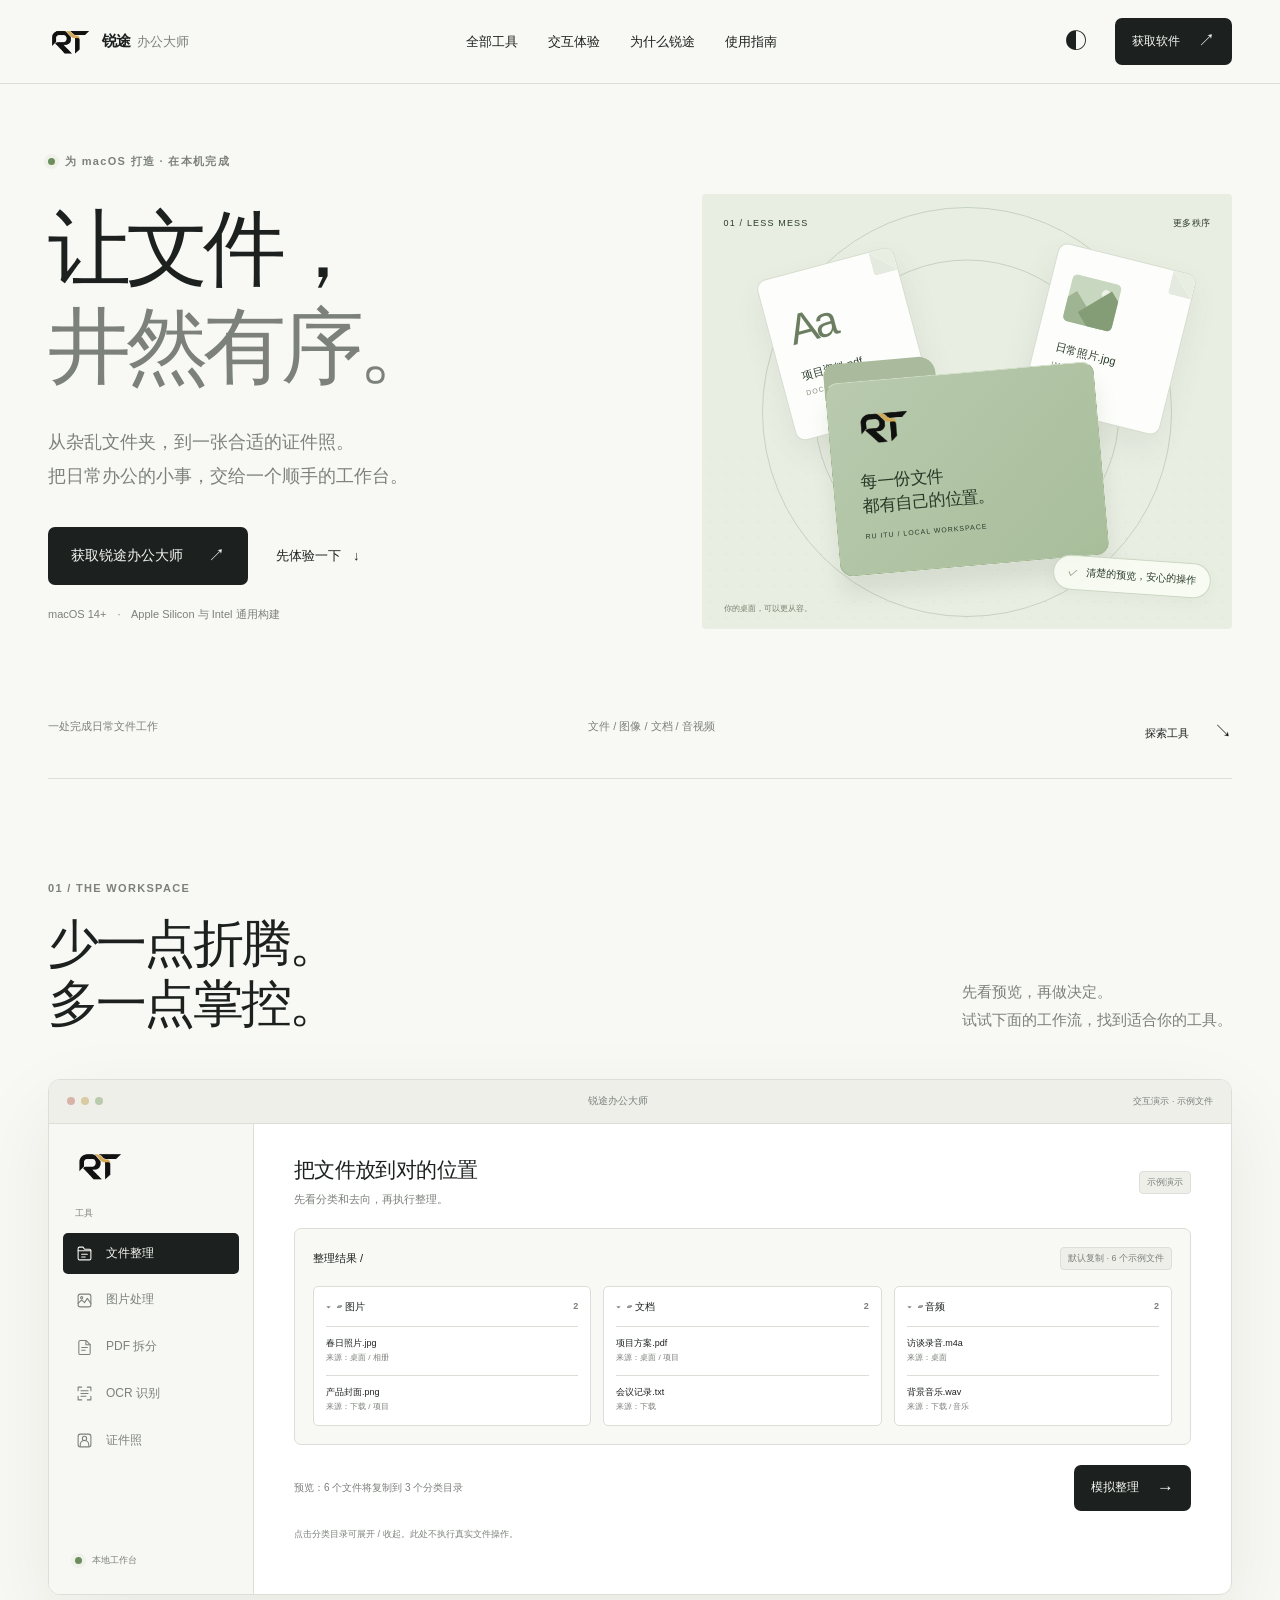
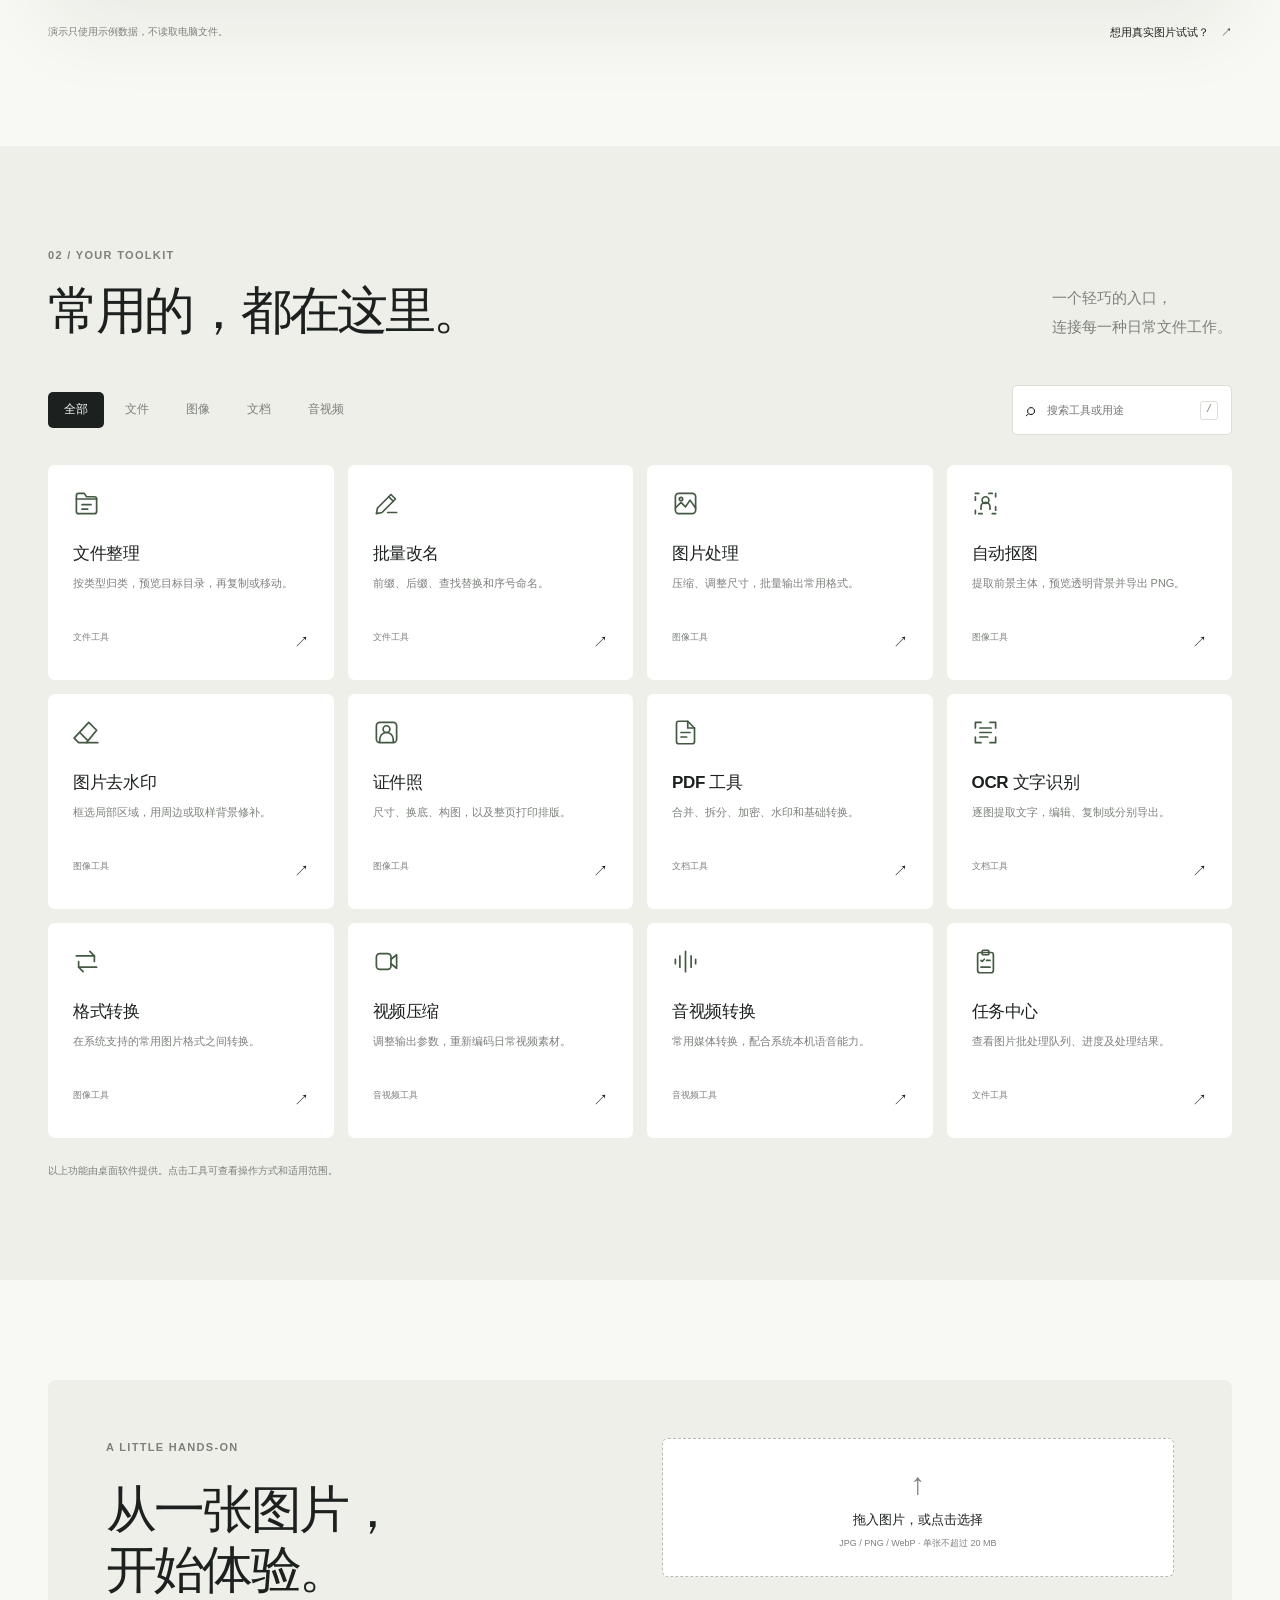
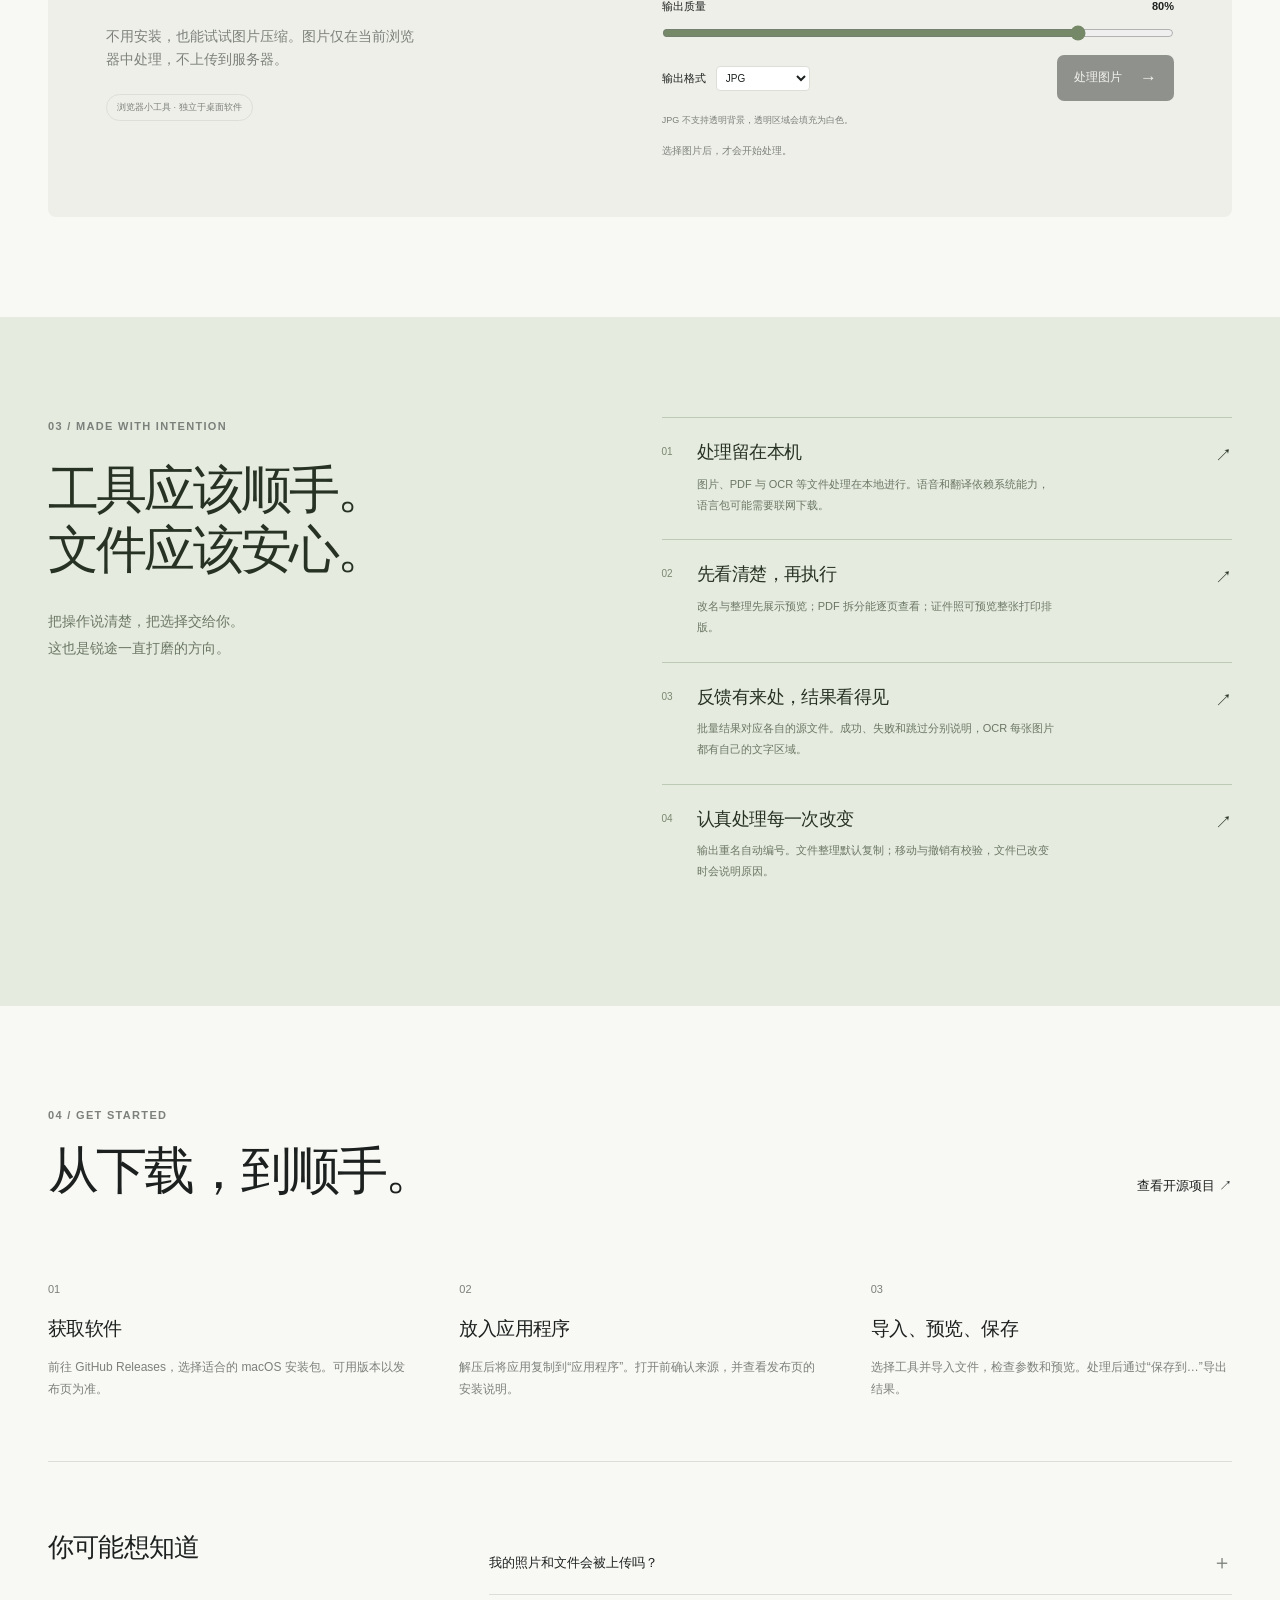
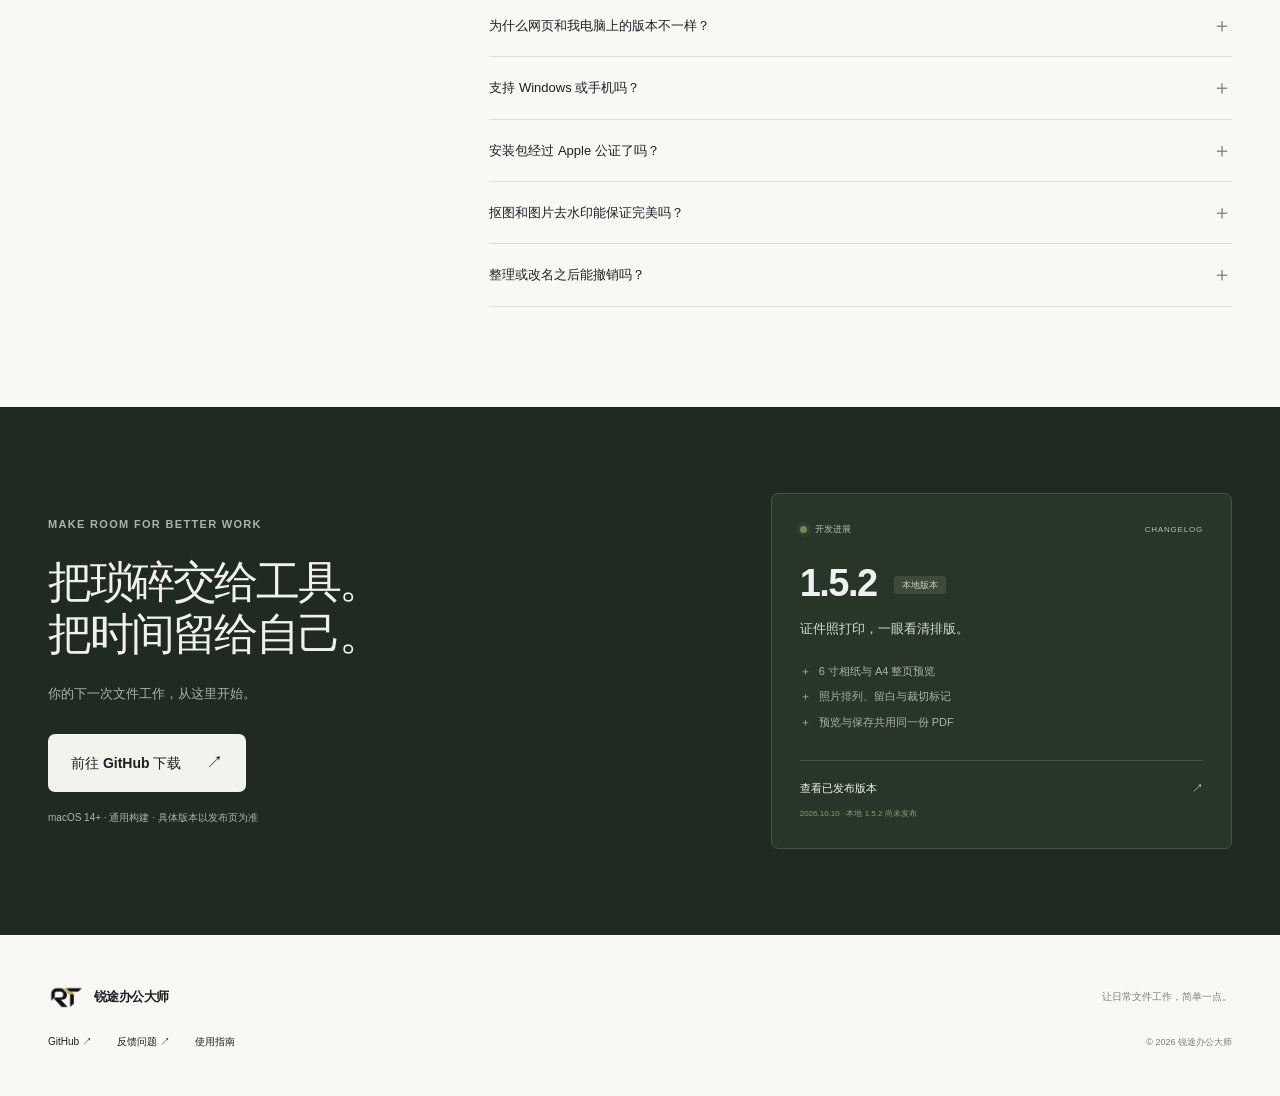
==== index.html @ 09497038 "Publish Ruitu Office Master product website" ====
<!doctype html>
<html lang="zh-CN">
<head>
<meta charset="UTF-8"><meta name="viewport" content="width=device-width, initial-scale=1">
<meta name="description" content="锐途办公大师：面向 macOS 的本地文件工作台。整理、改名、图片处理、PDF、OCR、证件照与音视频工具，一处完成。">
<meta name="theme-color" content="#f6f6f2"><title>锐途办公大师 — 让文件，井然有序。</title>
<link rel="canonical" href="https://rylanwei-creator.github.io/ruitu-office-master/"><meta property="og:title" content="锐途办公大师 — 让文件，井然有序。"><meta property="og:description" content="本地文件工作台：整理、图像、PDF、OCR 与音视频工具。"><meta property="og:type" content="website"><meta property="og:url" content="https://rylanwei-creator.github.io/ruitu-office-master/"><link rel="icon" href="assets/app-icon.png"><link rel="stylesheet" href="style.css">
</head>
<body>
<a class="skip" href="#main">跳到主要内容</a>
<header class="header"><a class="brand" href="#main" aria-label="锐途办公大师首页"><img src="assets/rt-logo.png" alt="RT"><span>锐途<span class="brand-sub">办公大师</span></span></a><nav aria-label="主导航"><a href="#tools">全部工具</a><a href="#experience">交互体验</a><a href="#principles">为什么锐途</a><a href="#guide">使用指南</a></nav><div class="header-actions"><button class="icon-button" id="theme" aria-label="切换深色模式" title="切换外观">◐</button><a class="button small dark" href="#download">获取软件 <span>↗</span></a><button class="icon-button menu-toggle" aria-label="打开导航" aria-expanded="false">☰</button></div></header>
<main id="main">
<section class="hero wrap">
<div class="eyebrow"><span class="live-dot"></span> 为 macOS 打造 · 在本机完成</div>
<div class="hero-grid"><div><h1>让文件，<br><span class="muted">井然有序。</span></h1><p class="hero-description">从杂乱文件夹，到一张合适的证件照。<br>把日常办公的小事，交给一个顺手的工作台。</p><div class="hero-actions"><a class="button dark" href="#download">获取锐途办公大师 <span>↗</span></a><a class="text-link" href="#experience">先体验一下 <span>↓</span></a></div><p class="hero-note">macOS 14+ <span>·</span> Apple Silicon 与 Intel 通用构建</p></div>
<div class="hero-art" aria-label="文件整理概念插画"><div class="art-orbit orbit-one"></div><div class="art-orbit orbit-two"></div><div class="art-label top-label"><span>01 / LESS MESS</span><span>更多秩序</span></div><div class="floating-file file-a"><span class="file-glyph">Aa</span><span>项目资料.pdf</span><i>DOCUMENT</i></div><div class="floating-file file-b"><span class="picture-glyph"><b></b></span><span>日常照片.jpg</span><i>IMAGE</i></div><div class="folder-object"><div class="folder-tab"></div><div class="folder-face"><img src="assets/rt-logo.png" alt=""><span>每一份文件<br>都有自己的位置。</span><b>RU ITU / LOCAL WORKSPACE</b></div></div><div class="art-pill"><span>✓</span> 清楚的预览，安心的操作</div><span class="art-corner">你的桌面，可以更从容。</span></div></div>
<div class="hero-bottom"><span>一处完成日常文件工作</span><span>文件 / 图像 / 文档 / 音视频</span><a href="#tools" aria-label="探索全部工具">探索工具 <span>↘</span></a></div>
</section>
<section class="experience section wrap" id="experience"><div class="section-heading"><div><div class="eyebrow">01 / THE WORKSPACE</div><h2>少一点折腾。<br>多一点掌控。</h2></div><p>先看预览，再做决定。<br>试试下面的工作流，找到适合你的工具。</p></div>
<div class="app-window"><div class="window-bar"><div class="traffic"><i></i><i></i><i></i></div><span>锐途办公大师</span><span class="demo-label">交互演示 · 示例文件</span></div><div class="workspace"><aside class="app-sidebar"><img src="assets/rt-logo.png" alt="RT"><p>工具</p><div id="demo-tabs" role="tablist" aria-label="演示工具"></div><div class="sidebar-bottom"><span class="live-dot"></span> 本地工作台</div></aside><div class="demo-area" id="demo-area" role="tabpanel" aria-live="polite"></div></div></div><div class="experience-caption"><span>演示只使用示例数据，不读取电脑文件。</span><a class="text-link" href="#browser-tool">想用真实图片试试？ <span>↗</span></a></div>
</section>
<section class="section tools-section" id="tools"><div class="wrap"><div class="section-heading"><div><div class="eyebrow">02 / YOUR TOOLKIT</div><h2>常用的，都在这里。</h2></div><p>一个轻巧的入口，<br>连接每一种日常文件工作。</p></div><div class="tool-controls"><div class="filter-tabs" id="filters" role="group" aria-label="筛选工具"></div><label class="search"><span>⌕</span><input id="tool-search" type="search" placeholder="搜索工具或用途" aria-label="搜索工具或用途"><kbd>/</kbd></label></div><div class="tool-grid" id="tool-grid"></div><p class="empty-search" id="empty-search" hidden>没有找到对应工具，试试“图片”“文字”或“整理”。</p><p class="tools-note">以上功能由桌面软件提供。点击工具可查看操作方式和适用范围。</p></div></section>
<section class="section wrap" id="browser-tool"><div class="browser-lab"><div class="lab-copy"><div class="eyebrow">A LITTLE HANDS-ON</div><h2>从一张图片，<br>开始体验。</h2><p>不用安装，也能试试图片压缩。图片仅在当前浏览器中处理，不上传到服务器。</p><span class="pill">浏览器小工具 · 独立于桌面软件</span></div><div class="lab-work"><label class="upload-zone" id="upload-zone"><input id="image-file" type="file" accept="image/jpeg,image/png,image/webp"><span class="upload-icon">↑</span><strong>拖入图片，或点击选择</strong><small>JPG / PNG / WebP · 单张不超过 20 MB</small></label><div class="lab-settings"><label for="quality">输出质量 <strong id="quality-value">80%</strong></label><input id="quality" type="range" min="10" max="95" value="80"><div class="lab-row"><label>输出格式 <select id="output-format" aria-label="输出格式"><option value="image/jpeg">JPG</option><option value="image/webp">WebP</option><option value="image/png">PNG（无损）</option></select></label><button class="button dark small" id="compress" disabled>处理图片 <span>→</span></button></div><p id="format-hint">JPG 不支持透明背景，透明区域会填充为白色。</p></div><div class="lab-result" id="lab-result" hidden><img id="lab-preview" alt="处理后的图片预览"><div><strong id="lab-filename"></strong><p id="lab-size"></p><a class="button small outline" id="lab-download" download>下载结果 ↓</a></div></div><p id="lab-status" role="status" aria-live="polite">选择图片后，才会开始处理。</p></div></div></section>
<section class="section principles" id="principles"><div class="wrap principles-grid"><div><div class="eyebrow">03 / MADE WITH INTENTION</div><h2>工具应该顺手。<br>文件应该安心。</h2><p class="principles-intro">把操作说清楚，把选择交给你。<br>这也是锐途一直打磨的方向。</p></div><div class="principle-list"><article><span>01</span><div><h3>处理留在本机</h3><p>图片、PDF 与 OCR 等文件处理在本地进行。语音和翻译依赖系统能力，语言包可能需要联网下载。</p></div><i>↗</i></article><article><span>02</span><div><h3>先看清楚，再执行</h3><p>改名与整理先展示预览；PDF 拆分能逐页查看；证件照可预览整张打印排版。</p></div><i>↗</i></article><article><span>03</span><div><h3>反馈有来处，结果看得见</h3><p>批量结果对应各自的源文件。成功、失败和跳过分别说明，OCR 每张图片都有自己的文字区域。</p></div><i>↗</i></article><article><span>04</span><div><h3>认真处理每一次改变</h3><p>输出重名自动编号。文件整理默认复制；移动与撤销有校验，文件已改变时会说明原因。</p></div><i>↗</i></article></div></div></section>
<section class="section wrap" id="guide"><div class="section-heading"><div><div class="eyebrow">04 / GET STARTED</div><h2>从下载，到顺手。</h2></div><a class="text-link" href="https://github.com/rylanwei-creator/ruitu-office-master" target="_blank" rel="noopener">查看开源项目 ↗</a></div><div class="steps"><article><span>01</span><h3>获取软件</h3><p>前往 GitHub Releases，选择适合的 macOS 安装包。可用版本以发布页为准。</p></article><article><span>02</span><h3>放入应用程序</h3><p>解压后将应用复制到“应用程序”。打开前确认来源，并查看发布页的安装说明。</p></article><article><span>03</span><h3>导入、预览、保存</h3><p>选择工具并导入文件，检查参数和预览。处理后通过“保存到…”导出结果。</p></article></div><div class="faq-layout"><h3>你可能想知道</h3><div class="faqs"><details><summary>我的照片和文件会被上传吗？<span>＋</span></summary><p>桌面软件的图片、PDF、OCR 和文件处理在本机完成，当前未接入大模型服务。网页图片小工具同样只在浏览器内处理；点击 GitHub、使用反馈或下载系统语言包会连接对应服务。</p></details><details><summary>为什么网页和我电脑上的版本不一样？<span>＋</span></summary><p>当前本地开发版本为 1.5.2，包含文件整理及打印排版预览。该版本尚未同步到 GitHub；网页下载入口始终前往 GitHub 发布页，具体功能以下载版本的说明为准。</p></details><details><summary>支持 Windows 或手机吗？<span>＋</span></summary><p>目前桌面软件支持 macOS 14 及以上，没有 Windows、iOS 或 Android 版本。官网可在手机浏览，也可以使用网页图片小工具。</p></details><details><summary>安装包经过 Apple 公证了吗？<span>＋</span></summary><p>当前开发构建使用 ad-hoc 签名，尚未完成 Developer ID 签名与 Apple 公证。请核对发布说明和来源。官网不会建议你关闭系统安全设置。</p></details><details><summary>抠图和图片去水印能保证完美吗？<span>＋</span></summary><p>抠图使用系统前景分割，复杂背景、发丝和透明物体需要人工检查，目前支持框选清除残留背景。图片去水印提供周边插值及取样修补，适合简单背景，无法保证恢复被遮住的真实细节。</p></details><details><summary>整理或改名之后能撤销吗？<span>＋</span></summary><p>改名提供撤销上次操作；文件整理在本机保存日志，可校验后尝试撤销。文件被修改、原位置被占用等情况会阻止相应撤销。复制会额外占用磁盘，移动会改变文件路径。</p></details></div></div></section>
<section class="download-section" id="download"><div class="wrap download-grid"><div><div class="eyebrow">MAKE ROOM FOR BETTER WORK</div><h2>把琐碎交给工具。<br>把时间留给自己。</h2><p>你的下一次文件工作，从这里开始。</p><a class="button light" href="https://github.com/rylanwei-creator/ruitu-office-master/releases/latest" target="_blank" rel="noopener">前往 GitHub 下载 <span>↗</span></a><p class="download-note">macOS 14+ · 通用构建 · 具体版本以发布页为准</p></div><div class="release-card"><div class="release-top"><span class="live-dot"></span> 开发进展 <span>CHANGELOG</span></div><h3>1.5.2 <span>本地版本</span></h3><p>证件照打印，一眼看清排版。</p><ul><li>6 寸相纸与 A4 整页预览</li><li>照片排列、留白与裁切标记</li><li>预览与保存共用同一份 PDF</li></ul><a href="https://github.com/rylanwei-creator/ruitu-office-master/releases" target="_blank" rel="noopener">查看已发布版本 <span>↗</span></a><small>2026.10.10 · 本地 1.5.2 尚未发布</small></div></div></section>
</main>
<footer class="wrap"><a class="brand" href="#main"><img src="assets/rt-logo.png" alt="RT"><span>锐途办公大师</span></a><p>让日常文件工作，简单一点。</p><div><a href="https://github.com/rylanwei-creator/ruitu-office-master" target="_blank" rel="noopener">GitHub ↗</a><a href="https://github.com/rylanwei-creator/ruitu-office-master/issues" target="_blank" rel="noopener">反馈问题 ↗</a><a href="#guide">使用指南</a></div><span class="copyright">© 2026 锐途办公大师</span></footer>
<dialog id="tool-dialog"><div class="dialog-top"><span>工具指南</span><button class="icon-button" id="close-dialog" aria-label="关闭工具指南">×</button></div><div id="dialog-content"></div></dialog>
<div class="toast" id="toast" role="status" aria-live="polite"></div><script src="app.js"></script>
</body></html>
---- style.css ----
@font-face{font-family:system-fallback;src:local("PingFang SC")}*{box-sizing:border-box}html{scroll-behavior:smooth;scroll-padding-top:100px}body{--bg:#f8f8f4;--surface:#fff;--soft:#efefe9;--text:#1c211f;--muted:#7c817b;--line:#ddded7;--accent:#b8c9ae;--accent-dark:#435942;--shadow:0 30px 85px #27301e12;margin:0;background:var(--bg);color:var(--text);font-family:Inter,-apple-system,BlinkMacSystemFont,"PingFang SC","Microsoft YaHei",sans-serif;-webkit-font-smoothing:antialiased;font-size:15px;line-height:1.65}body.dark-mode{--bg:#171c19;--surface:#202622;--soft:#2b332d;--text:#e7ebe5;--muted:#9ca89e;--line:#3b453c;--accent:#b8c9ae;--accent-dark:#c4d3ba;--shadow:0 30px 85px #0004}button,input,select{font:inherit}button,a,input,select,summary{-webkit-tap-highlight-color:transparent}a{color:inherit;text-decoration:none}button{cursor:pointer}button:disabled{cursor:not-allowed;opacity:.45}button:focus-visible,a:focus-visible,summary:focus-visible,input:focus-visible,select:focus-visible{outline:3px solid #89a385;outline-offset:4px}h1,h2,h3,p{margin:0}h1,h2,h3{font-weight:550;line-height:1.18;letter-spacing:-.055em}h1{font-size:clamp(62px,6.5vw,98px);letter-spacing:-.065em}h2{font-size:clamp(34px,4vw,52px)}h3{font-size:21px;letter-spacing:-.03em}.wrap{width:min(1240px,calc(100% - 96px));margin-inline:auto}.section{padding-block:100px;scroll-margin-top:25px}.eyebrow{font-size:11px;font-weight:600;letter-spacing:.12em;display:flex;align-items:center;gap:10px;margin-bottom:24px;color:var(--muted)}.live-dot{width:7px;height:7px;display:inline-block;border-radius:50%;background:#6c8e5c;box-shadow:0 0 0 4px #88a77714;flex:none}.muted{color:var(--muted)}.header{height:84px;display:flex;align-items:center;justify-content:space-between;gap:30px;padding:0 48px;border-bottom:1px solid var(--line);position:sticky;top:0;z-index:30;background:var(--bg);background:color-mix(in srgb,var(--bg) 94%,transparent);backdrop-filter:blur(18px)}.brand{display:flex;align-items:center;gap:10px;font-weight:600;letter-spacing:-.04em;white-space:nowrap}.brand img{width:44px;height:34px;object-fit:contain}.brand-sub{font-size:13px;font-weight:400;margin-left:6px;color:var(--muted);letter-spacing:0}.header nav{display:flex;gap:30px;font-size:13px}.header nav a:hover{color:var(--muted)}.header-actions{display:flex;gap:18px;align-items:center}.button{border:1px solid transparent;border-radius:7px;display:inline-flex;justify-content:center;align-items:center;gap:25px;padding:14px 22px;font-size:14px;font-weight:550;transition:transform .2s,background .2s,box-shadow .2s;white-space:nowrap}.button:hover{transform:translateY(-2px);box-shadow:0 5px 18px #0001}.button.dark{color:var(--bg);background:var(--text)}.button.light{color:#1c211f;background:#f0f4ec}.button.outline{border-color:var(--line);background:var(--surface);color:var(--text)}.button.small{padding:8px 16px;font-size:12px;gap:18px}.button span{font-size:17px}.icon-button{border:0;background:none;color:var(--text);font-size:22px;line-height:1;padding:10px;border-radius:6px}.icon-button:hover{background:var(--soft)}.menu-toggle{display:none}.skip{position:fixed;left:10px;top:-100px;z-index:99;background:var(--text);color:var(--bg);padding:12px}.skip:focus{top:10px}.hero{padding-top:68px}.hero-grid{display:grid;grid-template-columns:1.1fr 1fr;gap:70px;align-items:center}.hero-description{margin-top:30px;font-size:18px;line-height:1.85;color:var(--muted)}.hero-actions{display:flex;gap:28px;align-items:center;margin-top:34px}.text-link{font-size:13px;display:inline-flex;gap:12px;align-items:center;border-bottom:1px solid transparent;padding-block:4px}.text-link:hover{border-color:var(--text)}.hero-note{font-size:11px;color:var(--muted);margin-top:20px}.hero-note span{margin:0 8px}.hero-art{height:435px;position:relative;background:#e9eee3;border-radius:4px;overflow:hidden;isolation:isolate;color:#293928}.art-orbit{position:absolute;border:1px solid #c6d2c1;width:410px;height:410px;border-radius:50%;left:50%;top:50%;transform:translate(-50%,-50%)}.orbit-two{width:305px;height:305px}.hero-art:after{content:"";position:absolute;inset:0;background-image:radial-gradient(#73856930 1px,transparent 1px);background-size:16px 16px;z-index:-1;mask-image:linear-gradient(to top,#0004,transparent)}.art-label{display:flex;justify-content:space-between;font-size:9px;letter-spacing:.13em;padding:22px}.art-label span:last-child{letter-spacing:.02em}.floating-file{position:absolute;width:142px;height:166px;background:#fdfefb;border:1px solid #d6decf;border-radius:10px;box-shadow:0 14px 30px #44553815;padding:20px;font-size:11px}.floating-file:before{content:"";position:absolute;right:0;top:0;border-bottom:24px solid #e4eadf;border-right:24px solid #e9eee3;border-radius:0 8px 0 4px}.floating-file span{display:block}.floating-file i{display:block;margin-top:3px;font-size:7px;font-style:normal;letter-spacing:.15em;color:#7e8877}.file-a{top:67px;left:72px;transform:rotate(-15deg)}.file-b{right:52px;top:62px;transform:rotate(14deg)}.file-glyph{font-size:43px;font-weight:450;height:73px;color:#6c7e62;letter-spacing:-.08em}.picture-glyph{width:50px;height:48px;background:#c8d7bf;border-radius:5px;margin:7px 0 18px;position:relative;overflow:hidden}.picture-glyph:before,.picture-glyph:after{content:"";position:absolute;background:#9fb493;width:50px;height:40px;transform:rotate(45deg);top:28px;left:-14px}.picture-glyph:after{left:20px;top:20px;background:#849d76}.picture-glyph b{position:absolute;right:9px;top:8px;width:9px;height:9px;background:#edf1e8;border-radius:50%}.folder-object{position:absolute;left:50%;top:178px;width:270px;height:194px;transform:translateX(-50%) rotate(-5deg);transition:transform .5s}.hero-art:hover .folder-object{transform:translateX(-50%) rotate(0deg) translateY(-7px)}.folder-tab{position:absolute;left:0;top:-19px;width:112px;height:36px;background:#aabb9d;border-radius:12px 17px 0 0}.folder-face{position:relative;background:linear-gradient(135deg,#b9caae,#a8be9b);border:1px solid #9fb58f;border-top:1px solid #d1dec8;border-radius:13px;height:100%;box-shadow:0 19px 20px #65745b22;padding:27px}.folder-face img{height:39px;width:56px;object-fit:contain}.folder-face span{display:block;line-height:1.4;margin-top:15px;font-size:17px;letter-spacing:-.03em}.folder-face b{font-weight:400;font-size:7px;letter-spacing:.14em;display:block;margin-top:13px}.art-pill{position:absolute;bottom:36px;right:21px;background:#fafdf4dd;border:1px solid #cbd7c3;box-shadow:0 5px 15px #4455380a;border-radius:30px;padding:8px 14px;font-size:10px;display:flex;align-items:center;gap:8px;transform:rotate(4deg)}.art-pill span{color:#567046}.art-corner{position:absolute;bottom:14px;left:22px;font-size:8px;color:#74816b}.hero-bottom{display:flex;justify-content:space-between;gap:20px;padding:31px 0;border-bottom:1px solid var(--line);margin-top:57px;font-size:11px;color:var(--muted)}.hero-bottom a{color:var(--text)}.hero-bottom a span{margin-left:22px;font-size:18px}.section-heading{display:flex;justify-content:space-between;align-items:flex-end;gap:40px;margin-bottom:44px}.section-heading p{font-size:15px;color:var(--muted);line-height:1.9;max-width:340px}.section-heading .eyebrow{margin-bottom:17px}.app-window{border:1px solid var(--line);border-radius:12px;overflow:hidden;background:var(--surface);box-shadow:var(--shadow)}.window-bar{height:44px;background:var(--soft);border-bottom:1px solid var(--line);display:flex;align-items:center;justify-content:space-between;gap:10px;padding:0 18px;font-size:10px;color:var(--muted)}.traffic{display:flex;gap:6px}.traffic i{width:8px;height:8px;border-radius:50%;background:#d8b3a8}.traffic i:nth-child(2){background:#d9cca3}.traffic i:nth-child(3){background:#bacbad}.demo-label{font-size:9px}.workspace{display:flex;min-height:470px}.app-sidebar{width:205px;flex:none;background:color-mix(in srgb,var(--soft) 50%,var(--surface));padding:26px 14px;display:flex;flex-direction:column;gap:4px;border-right:1px solid var(--line)}.app-sidebar>img{width:49px;height:32px;object-fit:contain;margin-left:12px;margin-bottom:20px}.app-sidebar>p{font-size:9px;color:var(--muted);padding:0 12px;margin-bottom:8px}.demo-tab{border:0;background:none;text-align:left;color:var(--muted);width:100%;display:flex;align-items:center;gap:13px;font-size:12px;padding:11px 13px;margin-bottom:5px;border-radius:5px}.demo-tab.active{background:var(--text);color:var(--bg)}.demo-tab:hover:not(.active){background:var(--soft)}.demo-tab svg{width:17px;height:17px}.sidebar-bottom{margin-top:auto;font-size:9px;color:var(--muted);display:flex;align-items:center;gap:10px;padding:20px 12px 0}.demo-area{padding:34px 40px;flex:1;min-width:0}.demo-head{display:flex;justify-content:space-between;align-items:center;gap:12px;margin-bottom:20px}.demo-head h3{font-size:21px}.demo-head p{font-size:11px;color:var(--muted);margin-top:7px}.badge{font-size:9px;background:var(--soft);border:1px solid var(--line);border-radius:4px;padding:3px 7px;color:var(--muted);white-space:nowrap}.demo-card{border:1px solid var(--line);border-radius:7px;padding:18px;background:var(--bg)}.demo-toolbar{display:flex;gap:10px;align-items:center;justify-content:space-between;font-size:11px;margin-bottom:16px}.demo-toolbar strong{font-weight:500}.demo-button{border:1px solid var(--line);border-radius:4px;background:var(--surface);color:var(--text);font-size:10px;padding:6px 10px}.demo-button:hover{background:var(--soft)}.tree{display:grid;grid-template-columns:repeat(3,1fr);gap:12px}.tree-group{background:var(--surface);border:1px solid var(--line);padding:12px;border-radius:5px;font-size:10px}.tree-group summary{cursor:pointer;list-style:none;display:flex;gap:6px;align-items:center;font-weight:550}.tree-group summary:before{content:"▸";color:var(--muted)}.tree-group[open] summary:before{content:"▾"}.tree-group summary em{margin-left:auto;font-size:9px;font-style:normal;color:var(--muted)}.tree-group p{margin-top:11px;padding-top:9px;border-top:1px solid var(--line);font-size:9px;overflow-wrap:anywhere}.tree-group small{color:var(--muted);display:block;font-size:8px}.demo-footer{margin-top:20px;display:flex;align-items:center;justify-content:space-between;gap:12px;font-size:10px;color:var(--muted)}.demo-feedback{color:var(--accent-dark)}.demo-note{font-size:9px;color:var(--muted);margin-top:16px}.demo-slider{accent-color:#758969;width:100%;margin:20px 0}.size-comparison{display:flex;align-items:center;justify-content:space-between;gap:15px;padding:25px 18px;border-radius:5px;background:var(--surface);border:1px solid var(--line)}.size-comparison small{display:block;color:var(--muted);font-size:9px}.size-comparison strong{font-size:25px;font-weight:500}.size-comparison .saving{color:var(--accent-dark);font-size:19px}.demo-pdf{display:flex;gap:25px;align-items:center}.paper{background:#fff;color:#262c24;aspect-ratio:1/1.414;width:155px;flex:none;border:1px solid #e4e6dc;box-shadow:0 4px 10px #0001;padding:18px;font-size:8px}.paper h4{font-size:12px;line-height:1.5;margin:0 0 15px}.paper-lines{height:80px;background:repeating-linear-gradient(transparent 0 9px,#cdd1c7 9px 10px)}.paper p{margin-top:16px;color:#888;font-size:7px}.pdf-controls{flex:1}.pdf-controls label{display:block;font-size:10px;margin-bottom:7px}.pdf-controls input{width:100%;padding:8px;border:1px solid var(--line);border-radius:5px;background:var(--surface);color:var(--text);font-size:12px}.page-buttons{display:flex;align-items:center;gap:12px;margin-top:14px;font-size:10px}.ocr-demo{display:grid;grid-template-columns:1fr 1fr;gap:14px}.ocr-card{background:var(--surface);padding:13px;border:1px solid var(--line);border-radius:6px}.ocr-card header{font-size:10px;font-weight:550;display:flex;gap:7px;align-items:center}.ocr-card header svg{width:15px;height:15px}.ocr-card textarea{font:inherit;resize:vertical;width:100%;height:112px;border:0;background:var(--bg);color:var(--text);padding:10px;font-size:10px;line-height:1.8;border-radius:4px;margin-top:12px}.ocr-card .demo-button{float:right}.print-demo{display:flex;align-items:center;gap:25px}.print-paper{width:230px;aspect-ratio:6/4;background:#fff;border:1px solid #e0e4da;box-shadow:0 4px 12px #0001;padding:12px;display:grid;grid-template-columns:repeat(5,1fr);gap:5px}.portrait{background:#5e839b;position:relative;overflow:hidden;aspect-ratio:25/35}.portrait:before{content:"";position:absolute;left:50%;top:14%;transform:translateX(-50%);width:42%;height:35%;border-radius:50% 50% 44% 44%;background:#e9d3bf;border-top:5px solid #343f43}.portrait:after{content:"";position:absolute;bottom:-8%;width:80%;height:58%;border-radius:50% 50% 0 0;left:10%;background:#e8eceb}.print-paper.a4{aspect-ratio:210/297;grid-template-columns:repeat(7,1fr);width:140px;padding:8px;gap:3px}.print-paper.crop .portrait{outline:1px dashed #727b75;outline-offset:2px}.experience-caption{display:flex;justify-content:space-between;gap:20px;align-items:center;font-size:10px;color:var(--muted);margin-top:24px}.experience-caption a{font-size:11px;color:var(--text)}.tools-section{background:var(--soft)}.tool-controls{display:flex;justify-content:space-between;align-items:center;gap:20px;margin-bottom:30px}.filter-tabs{display:flex;gap:5px;flex-wrap:wrap}.filter{font-size:12px;background:transparent;border:0;color:var(--muted);padding:8px 16px;border-radius:5px}.filter.active{background:var(--text);color:var(--bg)}.filter:hover:not(.active){background:var(--bg)}.search{display:flex;align-items:center;gap:10px;background:var(--surface);padding:9px 13px;border:1px solid var(--line);border-radius:5px;font-size:18px}.search input{border:0;background:none;color:var(--text);width:145px;outline:none;font-size:11px}.search kbd{font-size:10px;color:var(--muted);border:1px solid var(--line);padding:0 5px;border-radius:3px}.tool-grid{display:grid;grid-template-columns:repeat(4,1fr);gap:14px}.tool-card{text-align:left;background:var(--surface);color:var(--text);border:1px solid transparent;border-radius:7px;padding:24px;min-height:215px;display:flex;flex-direction:column;align-items:flex-start;transition:transform .2s,border-color .2s,box-shadow .2s}.tool-card:hover{transform:translateY(-5px);border-color:var(--line);box-shadow:0 12px 25px #25372109}.tool-card svg{width:27px;height:27px;stroke:var(--accent-dark);margin-bottom:27px}.tool-card h3{font-size:17px;letter-spacing:-.02em;margin-bottom:10px}.tool-card p{font-size:11px;color:var(--muted);line-height:1.8}.tool-card>span{font-size:9px;margin-top:auto;padding-top:20px;color:var(--muted);width:100%;display:flex;justify-content:space-between}.tool-card>span b{font-size:15px;font-weight:400;color:var(--text)}.tools-note{font-size:10px;color:var(--muted);margin-top:25px}.empty-search{text-align:center;padding:70px 15px;color:var(--muted)}.browser-lab{display:grid;grid-template-columns:1fr 1.1fr;gap:90px;padding:58px;background:var(--soft);border-radius:8px}.lab-copy p{margin-top:24px;color:var(--muted);font-size:14px;max-width:310px}.pill{display:inline-block;border:1px solid var(--line);border-radius:20px;font-size:9px;padding:5px 10px;margin-top:23px;color:var(--muted)}.upload-zone{border:1px dashed color-mix(in srgb,var(--muted) 55%,transparent);border-radius:6px;display:flex;flex-direction:column;justify-content:center;align-items:center;background:var(--surface);padding:25px 10px;cursor:pointer;gap:6px}.upload-zone:hover,.upload-zone.dragging{border-color:var(--accent-dark);background:color-mix(in srgb,var(--accent) 20%,var(--surface))}.upload-zone input{position:absolute;width:1px;height:1px;clip-path:inset(50%);overflow:hidden}.upload-zone:focus-within{outline:3px solid #89a385;outline-offset:4px}.upload-icon{font-size:30px;line-height:1.3;color:var(--muted)}.upload-zone strong{font-size:13px;font-weight:500}.upload-zone small{font-size:9px;color:var(--muted)}.lab-settings{padding-top:20px;font-size:11px}.lab-settings>label{display:flex;justify-content:space-between}.lab-settings input[type=range]{width:100%;accent-color:#758969;margin:10px 0 14px}.lab-row{display:flex;justify-content:space-between;align-items:center;gap:10px}.lab-row select{background:var(--surface);color:var(--text);border:1px solid var(--line);padding:5px;margin-left:7px;border-radius:4px;font-size:10px}.lab-settings>p{font-size:9px;color:var(--muted);margin-top:12px}.lab-result{display:flex;align-items:center;gap:15px;border-top:1px solid var(--line);margin-top:20px;padding-top:20px}.lab-result img{width:78px;height:80px;object-fit:contain;background:var(--surface);border-radius:4px}.lab-result strong{font-size:11px;overflow-wrap:anywhere}.lab-result p{font-size:10px;color:var(--muted);margin:3px 0 10px}#lab-status{font-size:10px;margin-top:15px;color:var(--muted)}.principles{background:#e5ebdf;color:#273224}.dark-mode .principles{background:#303c2d;color:#e7ebe5}.principles-grid{display:grid;grid-template-columns:1fr 1.1fr;gap:95px}.principles-intro{margin-top:28px;font-size:14px;color:#6b7765;line-height:1.9}.dark-mode .principles-intro{color:#b0bca9}.principle-list article{display:flex;gap:24px;align-items:flex-start;border-top:1px solid #bdcab5;padding:24px 0}.principle-list article>span{font-size:10px;color:#7a8870;line-height:2}.principle-list article h3{font-size:18px}.principle-list article p{font-size:11px;margin-top:10px;line-height:1.9;color:#6b7765;max-width:360px}.dark-mode .principle-list article p{color:#b0bca9}.principle-list article i{font-style:normal;font-size:17px;margin-left:auto}.steps{display:grid;grid-template-columns:repeat(3,1fr);gap:50px;padding:35px 0 60px;border-bottom:1px solid var(--line)}.steps article>span{font-size:11px;color:var(--muted);display:block;margin-bottom:20px}.steps h3{font-size:19px;margin-bottom:15px}.steps p{font-size:12px;color:var(--muted);line-height:1.9}.faq-layout{display:grid;grid-template-columns:1fr 2fr;gap:70px;padding-top:70px}.faq-layout>h3{font-size:26px}.faqs details{border-bottom:1px solid var(--line)}.faqs summary{padding:20px 0;list-style:none;display:flex;justify-content:space-between;gap:20px;font-size:13px;cursor:pointer}.faqs summary::-webkit-details-marker{display:none}.faqs summary>span{font-size:20px;line-height:1;color:var(--muted);transition:transform .2s}.faqs details[open] summary>span{transform:rotate(45deg)}.faqs details>p{font-size:12px;color:var(--muted);padding-bottom:24px;line-height:1.9}.download-section{padding:86px 0;background:#202a22;color:#eff2ec}.download-grid{display:grid;grid-template-columns:1.35fr 1fr;gap:100px;align-items:center}.download-section .eyebrow{color:#a9b5a4}.download-section h2{font-size:clamp(30px,3.4vw,47px)}.download-section p{color:#a9b5a4;margin-top:23px;font-size:13px}.download-section .button{margin-top:30px}.download-section .download-note{font-size:10px;margin-top:18px}.release-card{border:1px solid #465443;border-radius:7px;padding:28px;background:#283529}.release-top{display:flex;align-items:center;gap:8px;font-size:9px;color:#b3c4a8}.release-top>span:last-child{margin-left:auto;letter-spacing:.1em;font-size:8px}.release-card h3{font-size:38px;letter-spacing:-.04em;margin-top:24px}.release-card h3>span{font-size:9px;background:#3d4b38;border-radius:3px;padding:4px 8px;margin-left:8px;letter-spacing:0;vertical-align:middle;color:#c8d5bf}.release-card p{margin-top:12px;font-size:13px;color:#d4dfce}.release-card ul{font-size:11px;color:#a9b5a4;list-style:none;padding:0;margin:20px 0 25px;line-height:2.3}.release-card li:before{content:"＋";margin-right:8px}.release-card a{font-size:11px;display:flex;justify-content:space-between;border-top:1px solid #465443;padding-top:18px}.release-card small{display:block;font-size:8px;color:#8b9d81;margin-top:10px}footer{padding-block:45px;display:grid;grid-template-columns:1fr 1fr;gap:20px;align-items:center}footer .brand{font-size:13px}footer .brand img{width:36px}footer p{font-size:10px;text-align:right;color:var(--muted)}footer>div{display:flex;gap:25px;font-size:10px}footer .copyright{font-size:9px;text-align:right;color:var(--muted)}dialog{border:1px solid var(--line);background:var(--surface);color:var(--text);border-radius:10px;width:min(590px,calc(100% - 32px));padding:25px;max-height:85vh;box-shadow:0 30px 100px #0003}dialog::backdrop{background:#17211777;backdrop-filter:blur(5px)}.dialog-top{display:flex;justify-content:space-between;align-items:center;color:var(--muted);font-size:10px;margin-bottom:20px}.dialog-top .icon-button{font-size:25px}#dialog-content>svg{width:35px;height:35px;color:var(--accent-dark);margin-bottom:14px}#dialog-content h2{font-size:30px;margin-bottom:15px}#dialog-content p{font-size:13px;color:var(--muted);margin-bottom:20px}#dialog-content ol{padding-left:20px;font-size:13px;line-height:2.3;margin:20px 0}#dialog-content .boundary{background:var(--soft);padding:15px;border-radius:5px;font-size:11px}#dialog-content .button{margin-top:5px}.toast{position:fixed;bottom:24px;left:50%;transform:translate(-50%,20px);background:var(--text);color:var(--bg);padding:10px 20px;border-radius:6px;font-size:12px;opacity:0;pointer-events:none;z-index:99;transition:opacity .2s,transform .2s}.toast.show{opacity:1;transform:translate(-50%,0)}[hidden]{display:none!important}.dark-mode .brand img,.dark-mode .app-sidebar>img{filter:invert(1) grayscale(1)}.dark-mode .folder-face img{filter:none}@media(min-width:1600px){.hero{padding-top:90px}.hero-art{height:480px}.hero-bottom{margin-top:75px}.section{padding-block:120px}}@media(max-width:1100px){.wrap{width:calc(100% - 60px)}.header{padding-inline:30px}.header nav{gap:20px}.hero-grid{gap:30px}.hero-art{height:390px}.floating-file{width:120px}.file-a{left:30px}.file-b{right:25px}.folder-object{width:240px}.browser-lab{gap:45px;padding:40px}.tool-card{padding:20px}.demo-area{padding:25px}.app-sidebar{width:175px}.principles-grid{gap:50px}.download-grid{gap:50px}}@media(max-width:800px){.wrap{width:calc(100% - 40px)}.header{height:70px;padding-inline:20px}.header nav{display:none;position:absolute;left:0;right:0;top:70px;padding:20px;background:var(--surface);border-bottom:1px solid var(--line);flex-direction:column}.header nav.open{display:flex}.menu-toggle{display:block}.header-actions{gap:5px}.brand-sub{display:none}.hero{padding-top:45px}.hero-grid{grid-template-columns:1fr 1fr;gap:20px}.hero-art{height:330px}.hero h1{font-size:60px}.hero-description{font-size:14px}.hero-actions{gap:12px;flex-wrap:wrap}.hero-actions .button{font-size:12px;padding:12px 15px}.floating-file{width:105px;height:140px;padding:14px}.file-a{left:20px;top:60px}.file-b{right:18px;top:80px}.folder-object{width:195px;height:155px;top:140px}.folder-face{padding:20px}.folder-face span{font-size:14px}.folder-face b{font-size:5px}.art-pill{bottom:25px;right:12px;font-size:8px;padding:6px 9px}.art-label{padding:17px;font-size:7px}.hero-note{font-size:9px}.section{padding-block:70px}.hero-bottom{margin-top:40px;font-size:9px}.hero-bottom>span:nth-child(2){display:none}.section-heading{gap:30px}.section-heading p{font-size:12px}.tool-grid{grid-template-columns:repeat(3,1fr)}.tool-controls{align-items:flex-start;flex-direction:column}.app-sidebar{width:140px;padding-inline:8px}.demo-tab{font-size:10px;gap:8px;padding:10px}.demo-area{padding:22px}.tree{grid-template-columns:1fr}.tree-group{padding:9px}.tree-group p{display:inline-block;width:100%;margin:6px 0 0;padding-top:6px}.workspace{min-height:480px}.browser-lab{grid-template-columns:1fr 1.1fr;gap:25px;padding:30px}.lab-copy h2{font-size:35px}.lab-copy p{font-size:12px}.principles-grid{grid-template-columns:1fr;gap:45px}.principle-list article p{max-width:none}.steps{gap:30px}.faq-layout{grid-template-columns:1fr;gap:25px;padding-top:45px}.download-grid{grid-template-columns:1fr 1fr;gap:40px}.release-card{padding:22px}.print-demo{gap:15px}.print-paper{width:160px}.ocr-demo{grid-template-columns:1fr}.ocr-card textarea{height:70px}}@media(max-width:700px){.header-actions>.button{font-size:10px;padding:7px 11px;gap:10px}.brand{font-size:14px;gap:5px}.brand img{width:35px}.hero-grid{grid-template-columns:1fr;gap:35px}.hero h1{font-size:68px}.hero-description{font-size:15px}.hero-art{height:350px}.file-a{left:55px}.file-b{right:45px;top:65px}.folder-object{width:230px;height:173px;top:153px}.folder-face span{font-size:16px}.folder-face b{font-size:6px}.art-pill{bottom:32px;font-size:9px}.hero-bottom{margin-top:28px;padding-block:20px}.section-heading{display:block;margin-bottom:30px}.section-heading p,.section-heading>.text-link{margin-top:22px}.section-heading h2{font-size:38px}.section{padding-block:58px}.window-bar{padding:0 12px}.window-bar>span:nth-child(2){display:none}.workspace{display:block;min-height:470px}.app-sidebar{width:100%;padding:12px;display:block;border-right:0;border-bottom:1px solid var(--line);overflow-x:auto}.app-sidebar>img,.app-sidebar>p,.sidebar-bottom{display:none}#demo-tabs{display:flex;min-width:450px}.demo-tab{width:auto;white-space:nowrap;padding:8px 10px;margin:0 4px 0 0}.demo-area{padding:20px 15px}.demo-head h3{font-size:19px}.demo-head p{font-size:10px}.demo-label{font-size:8px}.demo-card{padding:12px}.tree{grid-template-columns:1fr}.demo-footer{align-items:flex-start}.demo-footer .button{font-size:10px;padding:9px 12px}.experience-caption{flex-direction:column;align-items:flex-start;gap:8px}.tool-grid{grid-template-columns:repeat(2,1fr);gap:10px}.tool-card{padding:18px 15px;min-height:210px}.tool-card svg{width:24px;height:24px;margin-bottom:24px}.tool-card h3{font-size:16px}.tool-card p{font-size:10px}.filter{font-size:10px;padding:7px 12px}.search{width:100%}.search input{flex:1;min-width:0;width:auto}.browser-lab{grid-template-columns:1fr;gap:35px;padding:25px}.lab-copy h2{font-size:36px}.lab-copy p{max-width:none}.lab-row{gap:6px}.lab-row .button{font-size:10px;padding:8px 11px}.principles h2{font-size:38px}.principle-list article{gap:15px}.steps{grid-template-columns:1fr;gap:30px;padding-top:15px;padding-bottom:40px}.steps article{display:grid;grid-template-columns:35px 1fr;column-gap:10px}.steps article>span{margin:0;line-height:2}.steps article p{grid-column:2;margin-top:10px}.steps article h3{margin:0}.faqs summary{font-size:12px}.download-section{padding:60px 0}.download-grid{grid-template-columns:1fr;gap:40px}.download-section h2{font-size:37px}footer{grid-template-columns:1fr;gap:15px;padding-block:32px}footer p,footer .copyright{text-align:left}footer>div{margin-top:5px}.demo-pdf{gap:14px}.paper{width:118px;padding:14px}.paper h4{font-size:10px}.paper-lines{height:60px}.size-comparison{padding:20px 12px;gap:8px}.size-comparison strong{font-size:22px}.size-comparison .saving{font-size:15px}.print-demo{align-items:flex-start;flex-direction:column}.print-paper{width:220px}.print-paper.a4{width:140px}.print-controls{width:100%;display:flex;gap:12px;align-items:center}.print-controls p{font-size:10px}.print-controls label{font-size:10px}}@media(prefers-reduced-motion:reduce){html{scroll-behavior:auto}*,*:before,*:after{animation:none!important;transition:none!important}}
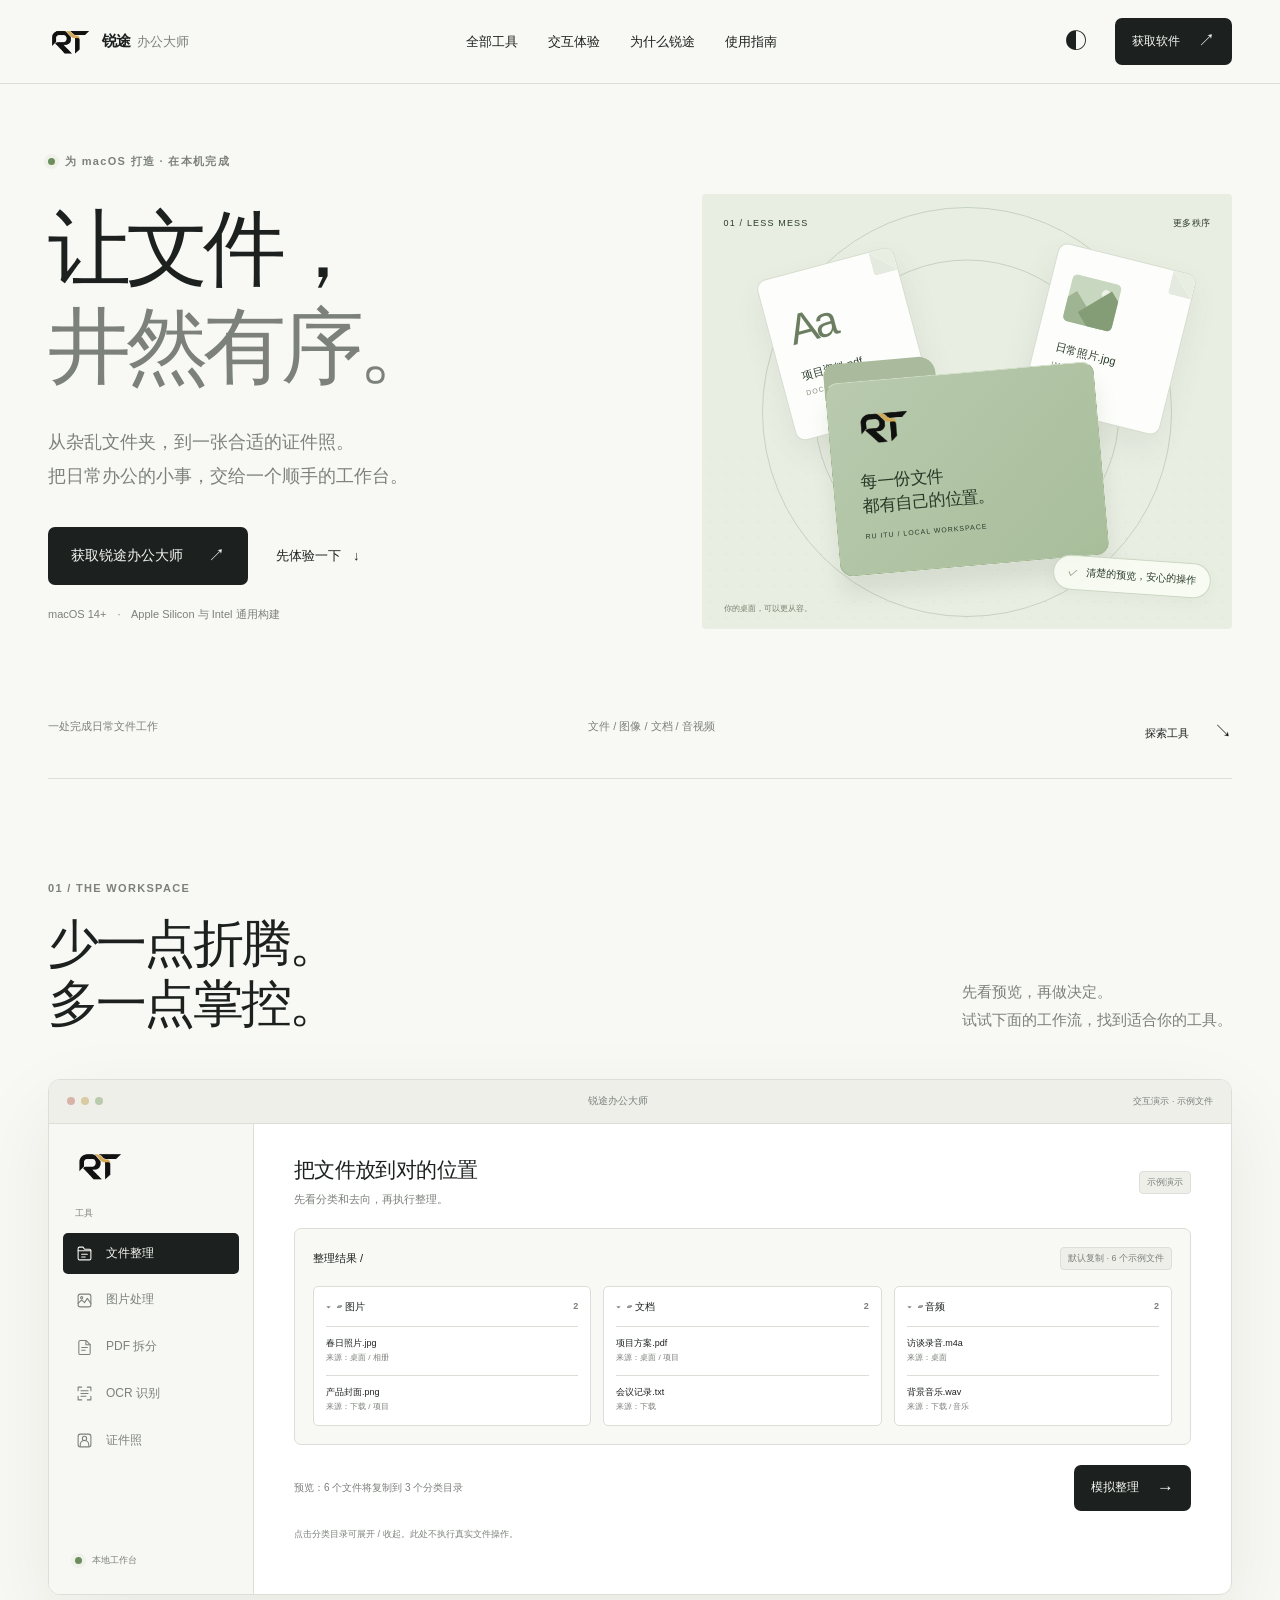
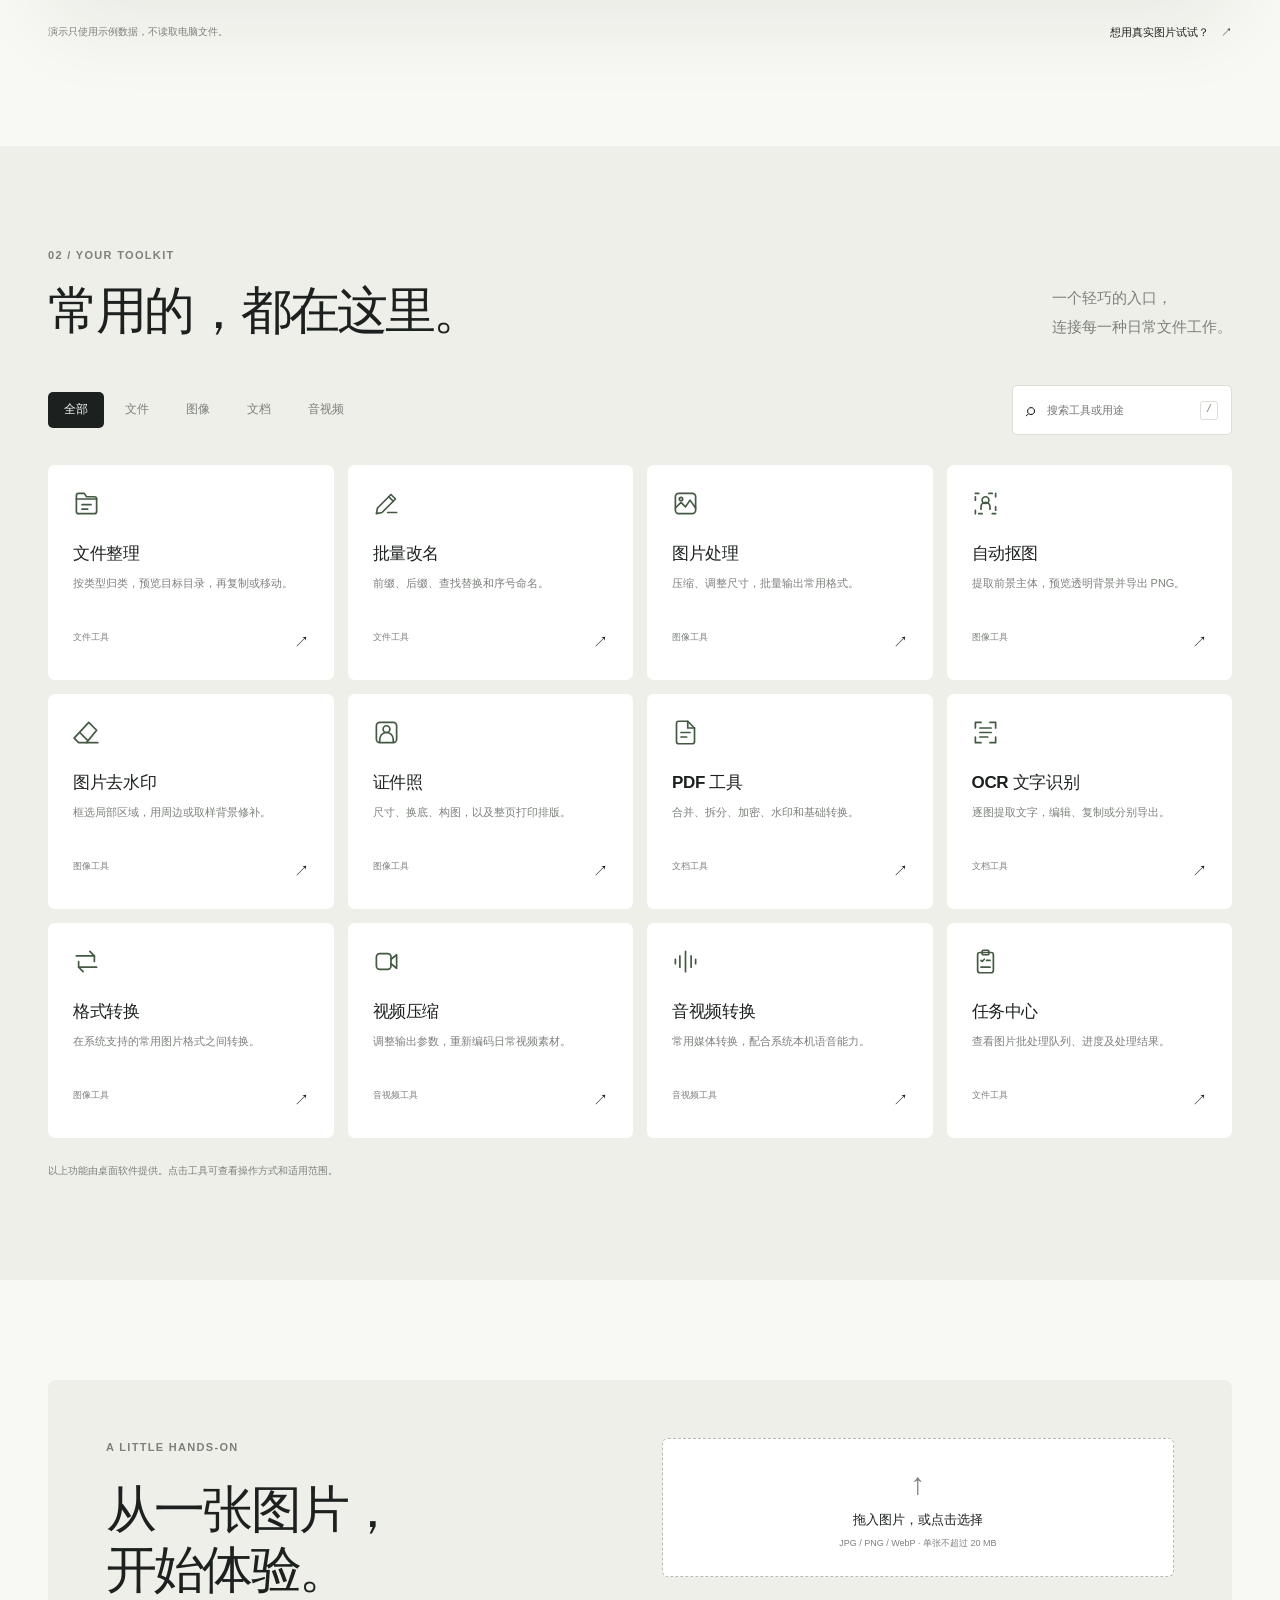
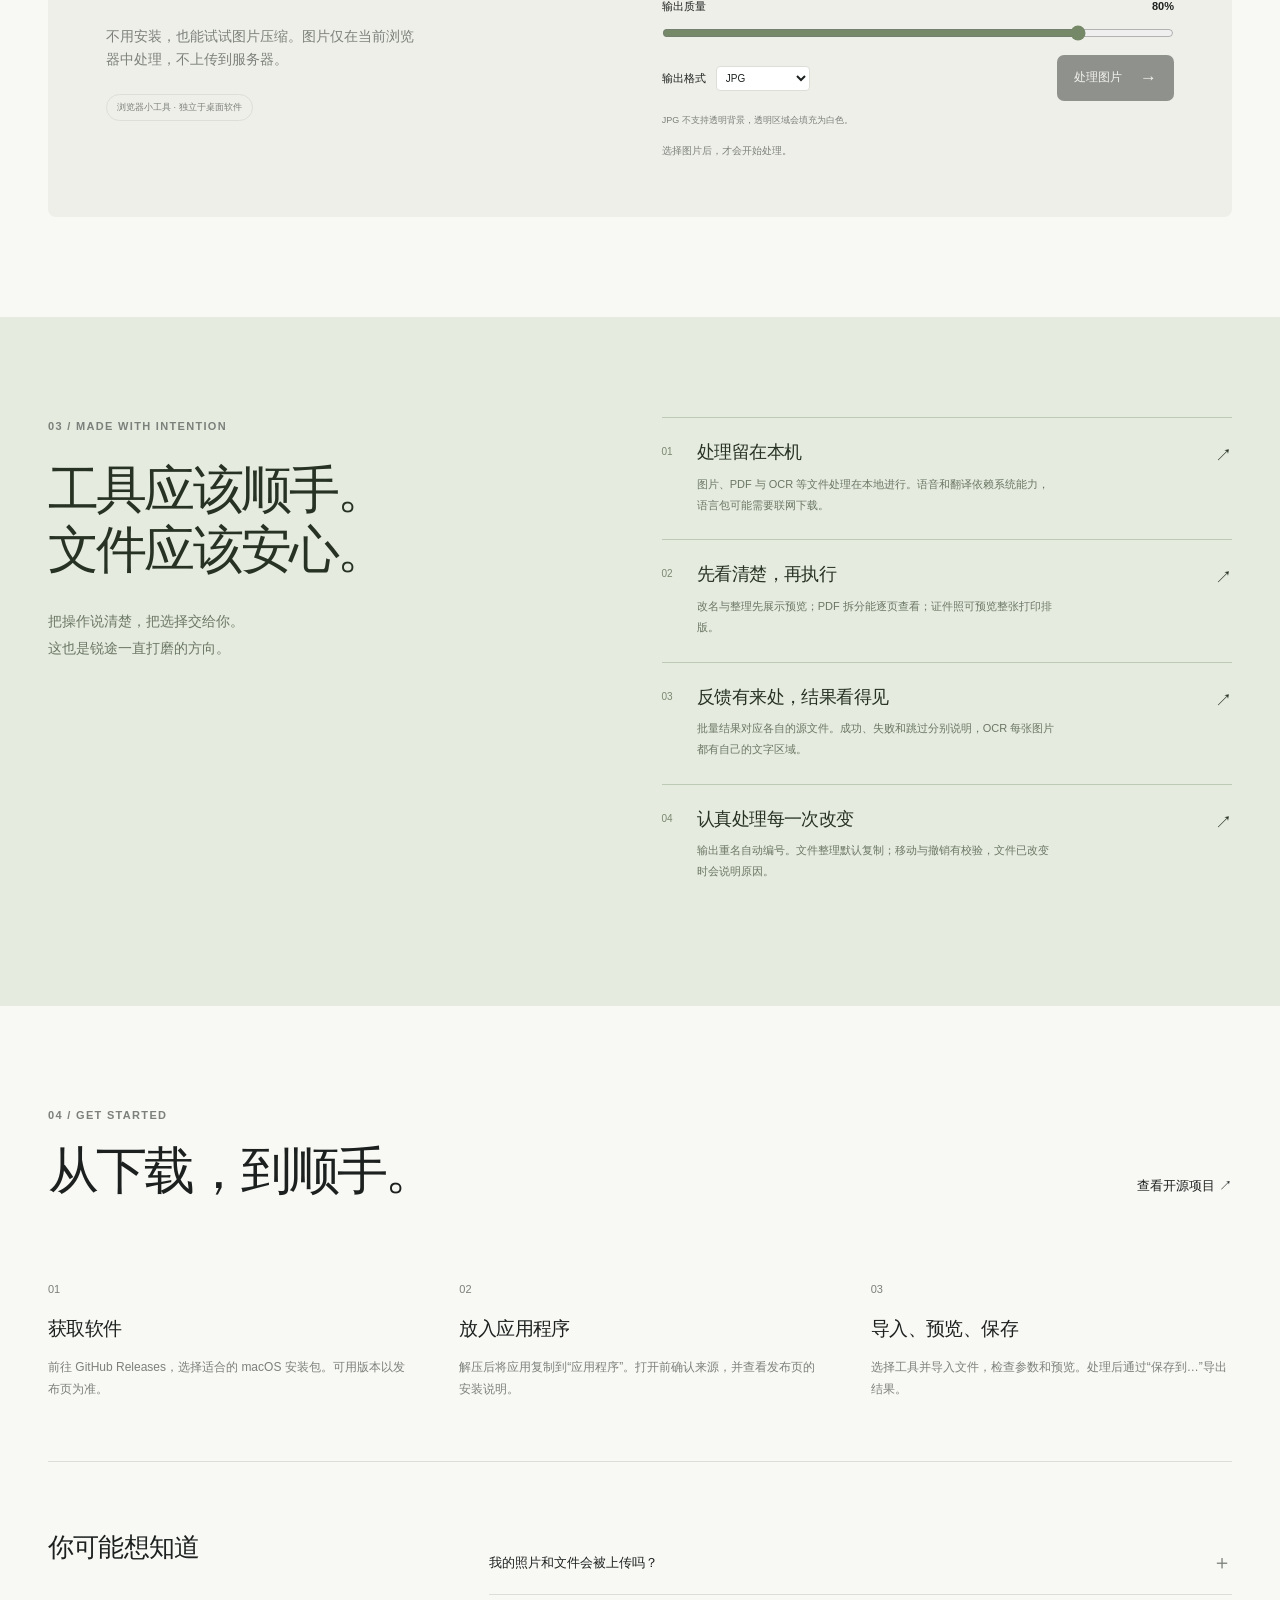
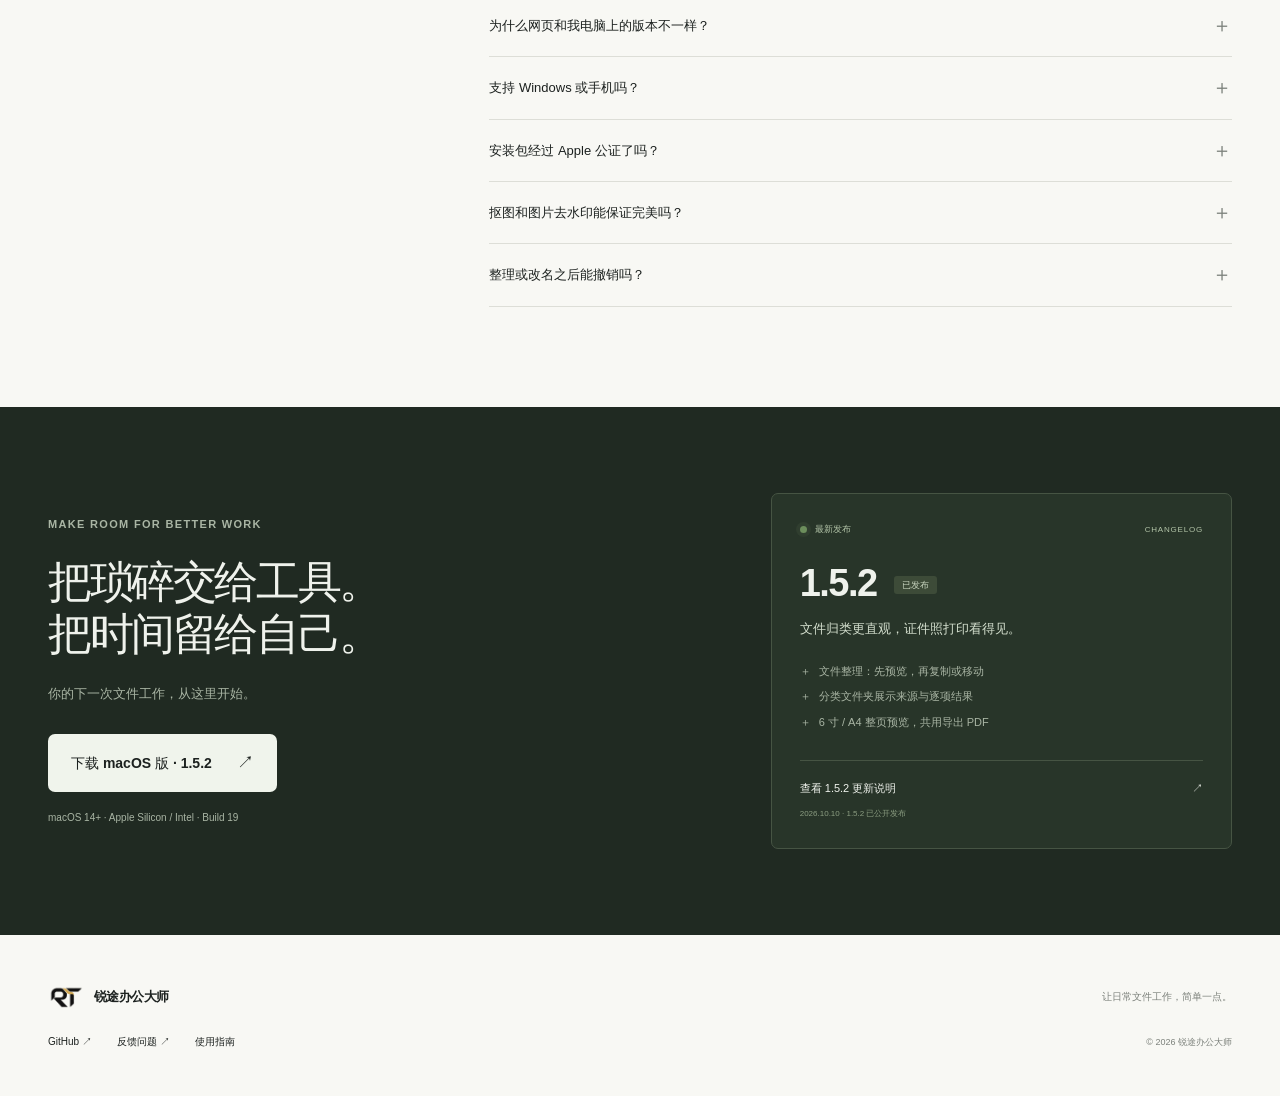
==== commit 2f6bd06e: "Website: publish 1.5.2 download and release information" ====
--- a/index.html
+++ b/index.html
@@ -22,8 +22,8 @@
 <section class="section tools-section" id="tools"><div class="wrap"><div class="section-heading"><div><div class="eyebrow">02 / YOUR TOOLKIT</div><h2>常用的，都在这里。</h2></div><p>一个轻巧的入口，<br>连接每一种日常文件工作。</p></div><div class="tool-controls"><div class="filter-tabs" id="filters" role="group" aria-label="筛选工具"></div><label class="search"><span>⌕</span><input id="tool-search" type="search" placeholder="搜索工具或用途" aria-label="搜索工具或用途"><kbd>/</kbd></label></div><div class="tool-grid" id="tool-grid"></div><p class="empty-search" id="empty-search" hidden>没有找到对应工具，试试“图片”“文字”或“整理”。</p><p class="tools-note">以上功能由桌面软件提供。点击工具可查看操作方式和适用范围。</p></div></section>
 <section class="section wrap" id="browser-tool"><div class="browser-lab"><div class="lab-copy"><div class="eyebrow">A LITTLE HANDS-ON</div><h2>从一张图片，<br>开始体验。</h2><p>不用安装，也能试试图片压缩。图片仅在当前浏览器中处理，不上传到服务器。</p><span class="pill">浏览器小工具 · 独立于桌面软件</span></div><div class="lab-work"><label class="upload-zone" id="upload-zone"><input id="image-file" type="file" accept="image/jpeg,image/png,image/webp"><span class="upload-icon">↑</span><strong>拖入图片，或点击选择</strong><small>JPG / PNG / WebP · 单张不超过 20 MB</small></label><div class="lab-settings"><label for="quality">输出质量 <strong id="quality-value">80%</strong></label><input id="quality" type="range" min="10" max="95" value="80"><div class="lab-row"><label>输出格式 <select id="output-format" aria-label="输出格式"><option value="image/jpeg">JPG</option><option value="image/webp">WebP</option><option value="image/png">PNG（无损）</option></select></label><button class="button dark small" id="compress" disabled>处理图片 <span>→</span></button></div><p id="format-hint">JPG 不支持透明背景，透明区域会填充为白色。</p></div><div class="lab-result" id="lab-result" hidden><img id="lab-preview" alt="处理后的图片预览"><div><strong id="lab-filename"></strong><p id="lab-size"></p><a class="button small outline" id="lab-download" download>下载结果 ↓</a></div></div><p id="lab-status" role="status" aria-live="polite">选择图片后，才会开始处理。</p></div></div></section>
 <section class="section principles" id="principles"><div class="wrap principles-grid"><div><div class="eyebrow">03 / MADE WITH INTENTION</div><h2>工具应该顺手。<br>文件应该安心。</h2><p class="principles-intro">把操作说清楚，把选择交给你。<br>这也是锐途一直打磨的方向。</p></div><div class="principle-list"><article><span>01</span><div><h3>处理留在本机</h3><p>图片、PDF 与 OCR 等文件处理在本地进行。语音和翻译依赖系统能力，语言包可能需要联网下载。</p></div><i>↗</i></article><article><span>02</span><div><h3>先看清楚，再执行</h3><p>改名与整理先展示预览；PDF 拆分能逐页查看；证件照可预览整张打印排版。</p></div><i>↗</i></article><article><span>03</span><div><h3>反馈有来处，结果看得见</h3><p>批量结果对应各自的源文件。成功、失败和跳过分别说明，OCR 每张图片都有自己的文字区域。</p></div><i>↗</i></article><article><span>04</span><div><h3>认真处理每一次改变</h3><p>输出重名自动编号。文件整理默认复制；移动与撤销有校验，文件已改变时会说明原因。</p></div><i>↗</i></article></div></div></section>
-<section class="section wrap" id="guide"><div class="section-heading"><div><div class="eyebrow">04 / GET STARTED</div><h2>从下载，到顺手。</h2></div><a class="text-link" href="https://github.com/rylanwei-creator/ruitu-office-master" target="_blank" rel="noopener">查看开源项目 ↗</a></div><div class="steps"><article><span>01</span><h3>获取软件</h3><p>前往 GitHub Releases，选择适合的 macOS 安装包。可用版本以发布页为准。</p></article><article><span>02</span><h3>放入应用程序</h3><p>解压后将应用复制到“应用程序”。打开前确认来源，并查看发布页的安装说明。</p></article><article><span>03</span><h3>导入、预览、保存</h3><p>选择工具并导入文件，检查参数和预览。处理后通过“保存到…”导出结果。</p></article></div><div class="faq-layout"><h3>你可能想知道</h3><div class="faqs"><details><summary>我的照片和文件会被上传吗？<span>＋</span></summary><p>桌面软件的图片、PDF、OCR 和文件处理在本机完成，当前未接入大模型服务。网页图片小工具同样只在浏览器内处理；点击 GitHub、使用反馈或下载系统语言包会连接对应服务。</p></details><details><summary>为什么网页和我电脑上的版本不一样？<span>＋</span></summary><p>当前本地开发版本为 1.5.2，包含文件整理及打印排版预览。该版本尚未同步到 GitHub；网页下载入口始终前往 GitHub 发布页，具体功能以下载版本的说明为准。</p></details><details><summary>支持 Windows 或手机吗？<span>＋</span></summary><p>目前桌面软件支持 macOS 14 及以上，没有 Windows、iOS 或 Android 版本。官网可在手机浏览，也可以使用网页图片小工具。</p></details><details><summary>安装包经过 Apple 公证了吗？<span>＋</span></summary><p>当前开发构建使用 ad-hoc 签名，尚未完成 Developer ID 签名与 Apple 公证。请核对发布说明和来源。官网不会建议你关闭系统安全设置。</p></details><details><summary>抠图和图片去水印能保证完美吗？<span>＋</span></summary><p>抠图使用系统前景分割，复杂背景、发丝和透明物体需要人工检查，目前支持框选清除残留背景。图片去水印提供周边插值及取样修补，适合简单背景，无法保证恢复被遮住的真实细节。</p></details><details><summary>整理或改名之后能撤销吗？<span>＋</span></summary><p>改名提供撤销上次操作；文件整理在本机保存日志，可校验后尝试撤销。文件被修改、原位置被占用等情况会阻止相应撤销。复制会额外占用磁盘，移动会改变文件路径。</p></details></div></div></section>
-<section class="download-section" id="download"><div class="wrap download-grid"><div><div class="eyebrow">MAKE ROOM FOR BETTER WORK</div><h2>把琐碎交给工具。<br>把时间留给自己。</h2><p>你的下一次文件工作，从这里开始。</p><a class="button light" href="https://github.com/rylanwei-creator/ruitu-office-master/releases/latest" target="_blank" rel="noopener">前往 GitHub 下载 <span>↗</span></a><p class="download-note">macOS 14+ · 通用构建 · 具体版本以发布页为准</p></div><div class="release-card"><div class="release-top"><span class="live-dot"></span> 开发进展 <span>CHANGELOG</span></div><h3>1.5.2 <span>本地版本</span></h3><p>证件照打印，一眼看清排版。</p><ul><li>6 寸相纸与 A4 整页预览</li><li>照片排列、留白与裁切标记</li><li>预览与保存共用同一份 PDF</li></ul><a href="https://github.com/rylanwei-creator/ruitu-office-master/releases" target="_blank" rel="noopener">查看已发布版本 <span>↗</span></a><small>2026.10.10 · 本地 1.5.2 尚未发布</small></div></div></section>
+<section class="section wrap" id="guide"><div class="section-heading"><div><div class="eyebrow">04 / GET STARTED</div><h2>从下载，到顺手。</h2></div><a class="text-link" href="https://github.com/rylanwei-creator/ruitu-office-master" target="_blank" rel="noopener">查看开源项目 ↗</a></div><div class="steps"><article><span>01</span><h3>获取软件</h3><p>前往 GitHub Releases，选择适合的 macOS 安装包。可用版本以发布页为准。</p></article><article><span>02</span><h3>放入应用程序</h3><p>解压后将应用复制到“应用程序”。打开前确认来源，并查看发布页的安装说明。</p></article><article><span>03</span><h3>导入、预览、保存</h3><p>选择工具并导入文件，检查参数和预览。处理后通过“保存到…”导出结果。</p></article></div><div class="faq-layout"><h3>你可能想知道</h3><div class="faqs"><details><summary>我的照片和文件会被上传吗？<span>＋</span></summary><p>桌面软件的图片、PDF、OCR 和文件处理在本机完成，当前未接入大模型服务。网页图片小工具同样只在浏览器内处理；点击 GitHub、使用反馈或下载系统语言包会连接对应服务。</p></details><details><summary>为什么网页和我电脑上的版本不一样？<span>＋</span></summary><p>官网当前提供 1.5.2（Build 19），包含文件整理、分类预览及证件照打印排版预览。电脑上的应用不会自动安装更新；请在设置 → 关于查看版本，下载最新安装包后替换“应用程序”里的旧版。</p></details><details><summary>支持 Windows 或手机吗？<span>＋</span></summary><p>目前桌面软件支持 macOS 14 及以上，没有 Windows、iOS 或 Android 版本。官网可在手机浏览，也可以使用网页图片小工具。</p></details><details><summary>安装包经过 Apple 公证了吗？<span>＋</span></summary><p>当前开发构建使用 ad-hoc 签名，尚未完成 Developer ID 签名与 Apple 公证。请核对发布说明和来源。官网不会建议你关闭系统安全设置。</p></details><details><summary>抠图和图片去水印能保证完美吗？<span>＋</span></summary><p>抠图使用系统前景分割，复杂背景、发丝和透明物体需要人工检查，目前支持框选清除残留背景。图片去水印提供周边插值及取样修补，适合简单背景，无法保证恢复被遮住的真实细节。</p></details><details><summary>整理或改名之后能撤销吗？<span>＋</span></summary><p>改名提供撤销上次操作；文件整理在本机保存日志，可校验后尝试撤销。文件被修改、原位置被占用等情况会阻止相应撤销。复制会额外占用磁盘，移动会改变文件路径。</p></details></div></div></section>
+<section class="download-section" id="download"><div class="wrap download-grid"><div><div class="eyebrow">MAKE ROOM FOR BETTER WORK</div><h2>把琐碎交给工具。<br>把时间留给自己。</h2><p>你的下一次文件工作，从这里开始。</p><a class="button light" href="https://github.com/rylanwei-creator/ruitu-office-master/releases/download/v1.5.2/RuituOfficeMaster_1.5.2_macOS.zip" target="_blank" rel="noopener">下载 macOS 版 · 1.5.2 <span>↗</span></a><p class="download-note">macOS 14+ · Apple Silicon / Intel · Build 19</p></div><div class="release-card"><div class="release-top"><span class="live-dot"></span> 最新发布 <span>CHANGELOG</span></div><h3>1.5.2 <span>已发布</span></h3><p>文件归类更直观，证件照打印看得见。</p><ul><li>文件整理：先预览，再复制或移动</li><li>分类文件夹展示来源与逐项结果</li><li>6 寸 / A4 整页预览，共用导出 PDF</li></ul><a href="https://github.com/rylanwei-creator/ruitu-office-master/releases/tag/v1.5.2" target="_blank" rel="noopener">查看 1.5.2 更新说明 <span>↗</span></a><small>2026.10.10 · 1.5.2 已公开发布</small></div></div></section>
 </main>
 <footer class="wrap"><a class="brand" href="#main"><img src="assets/rt-logo.png" alt="RT"><span>锐途办公大师</span></a><p>让日常文件工作，简单一点。</p><div><a href="https://github.com/rylanwei-creator/ruitu-office-master" target="_blank" rel="noopener">GitHub ↗</a><a href="https://github.com/rylanwei-creator/ruitu-office-master/issues" target="_blank" rel="noopener">反馈问题 ↗</a><a href="#guide">使用指南</a></div><span class="copyright">© 2026 锐途办公大师</span></footer>
 <dialog id="tool-dialog"><div class="dialog-top"><span>工具指南</span><button class="icon-button" id="close-dialog" aria-label="关闭工具指南">×</button></div><div id="dialog-content"></div></dialog>
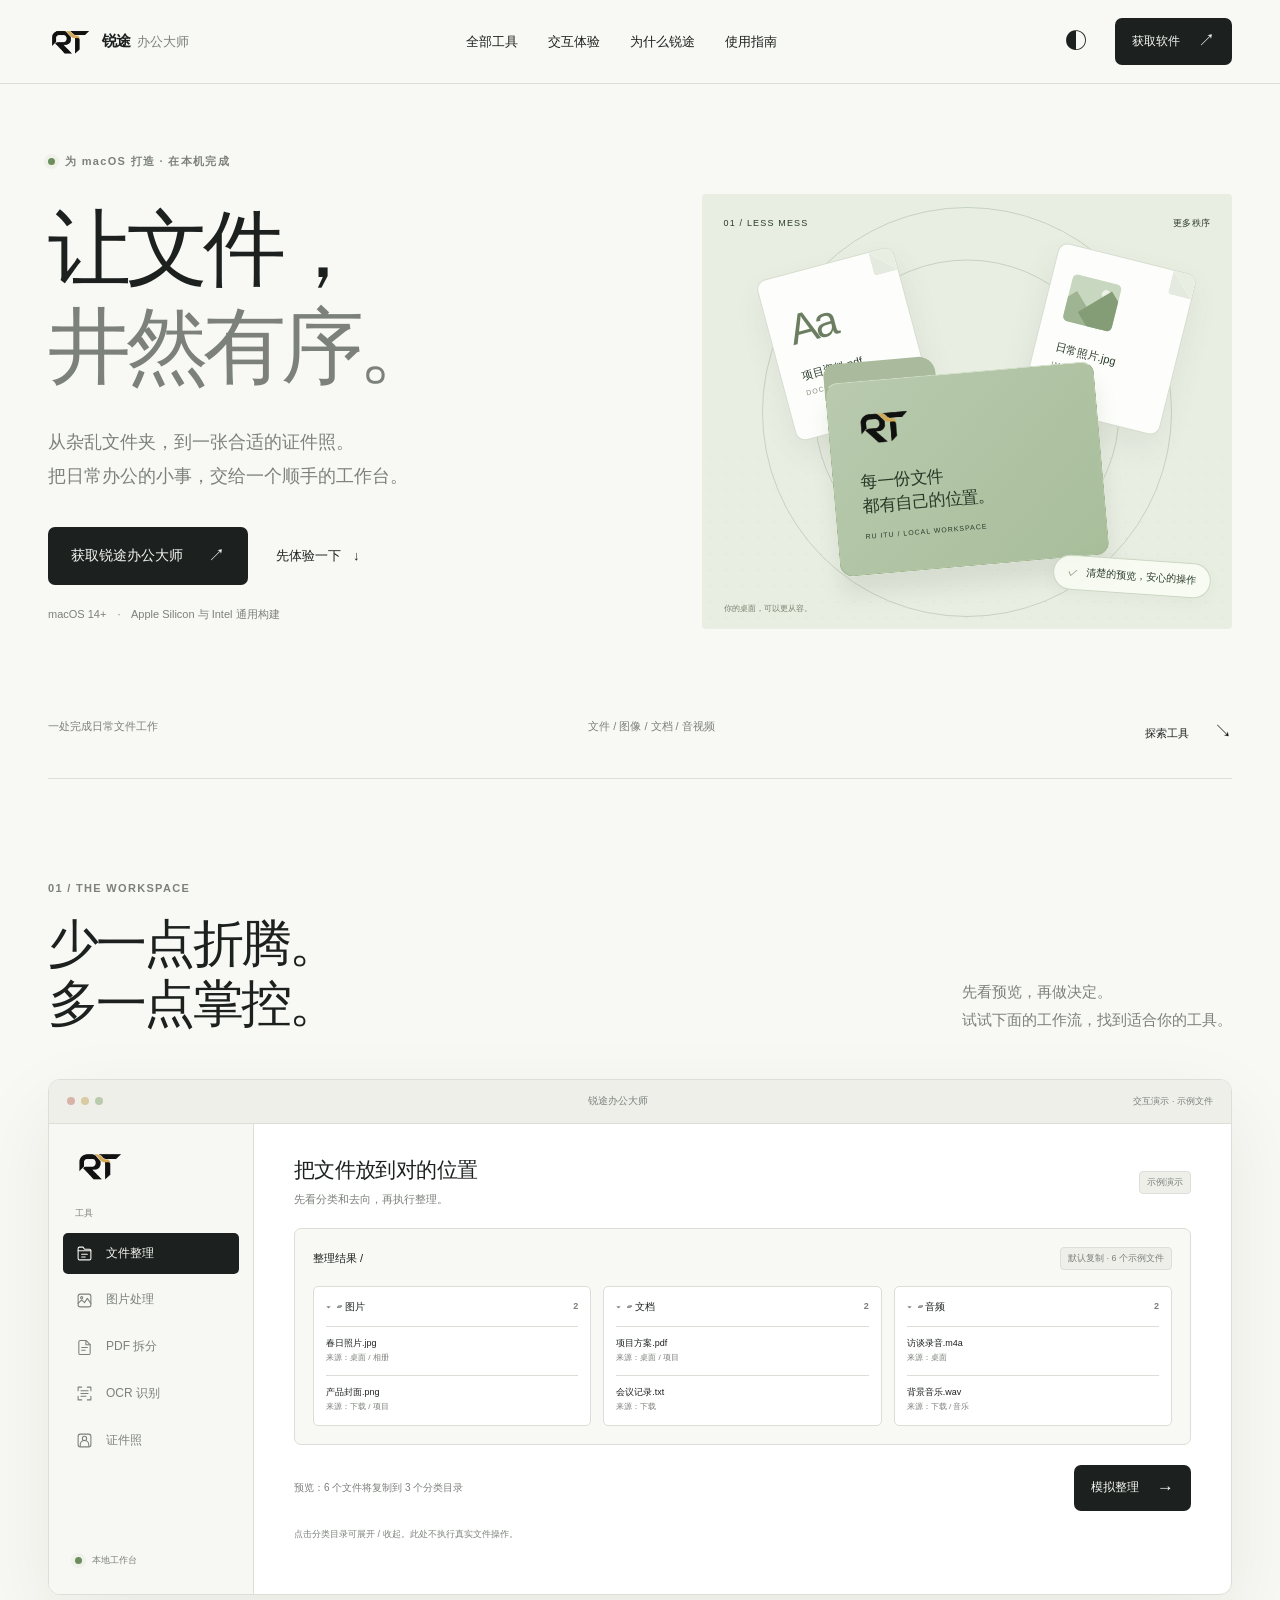
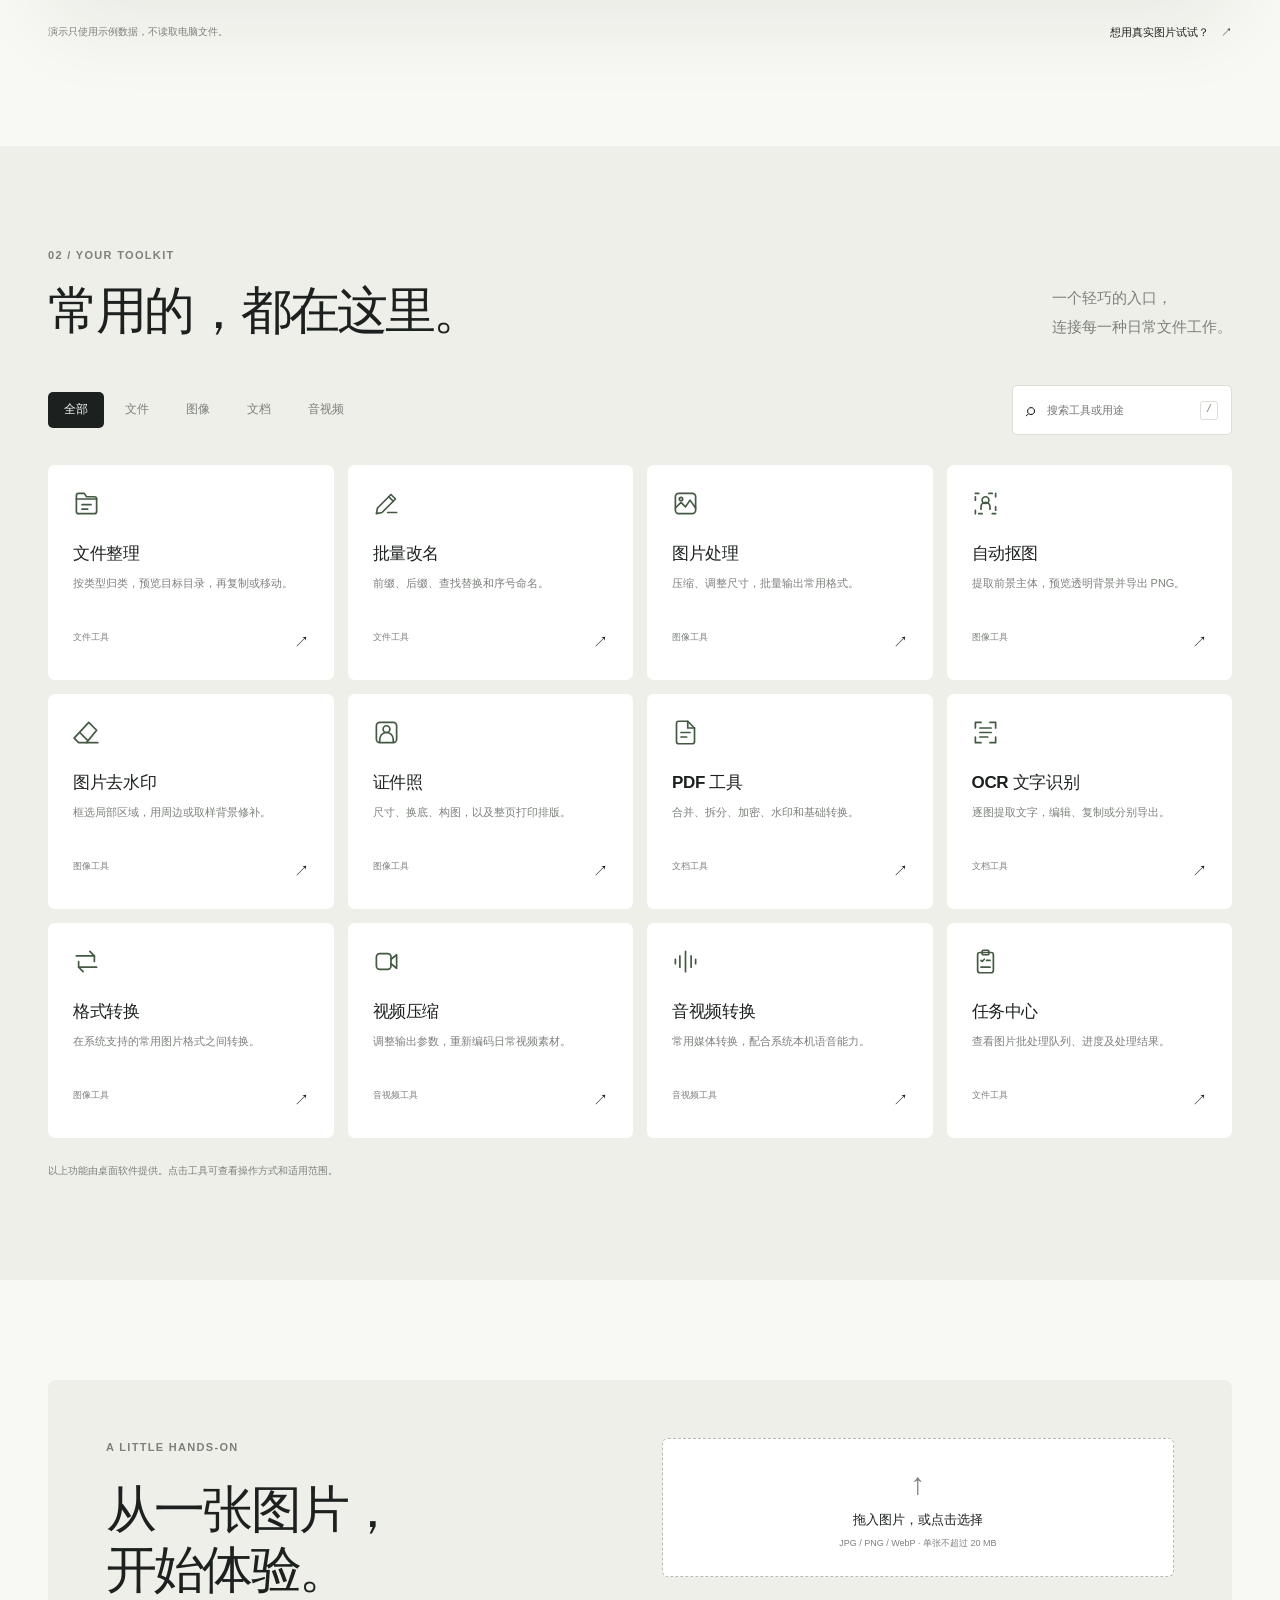
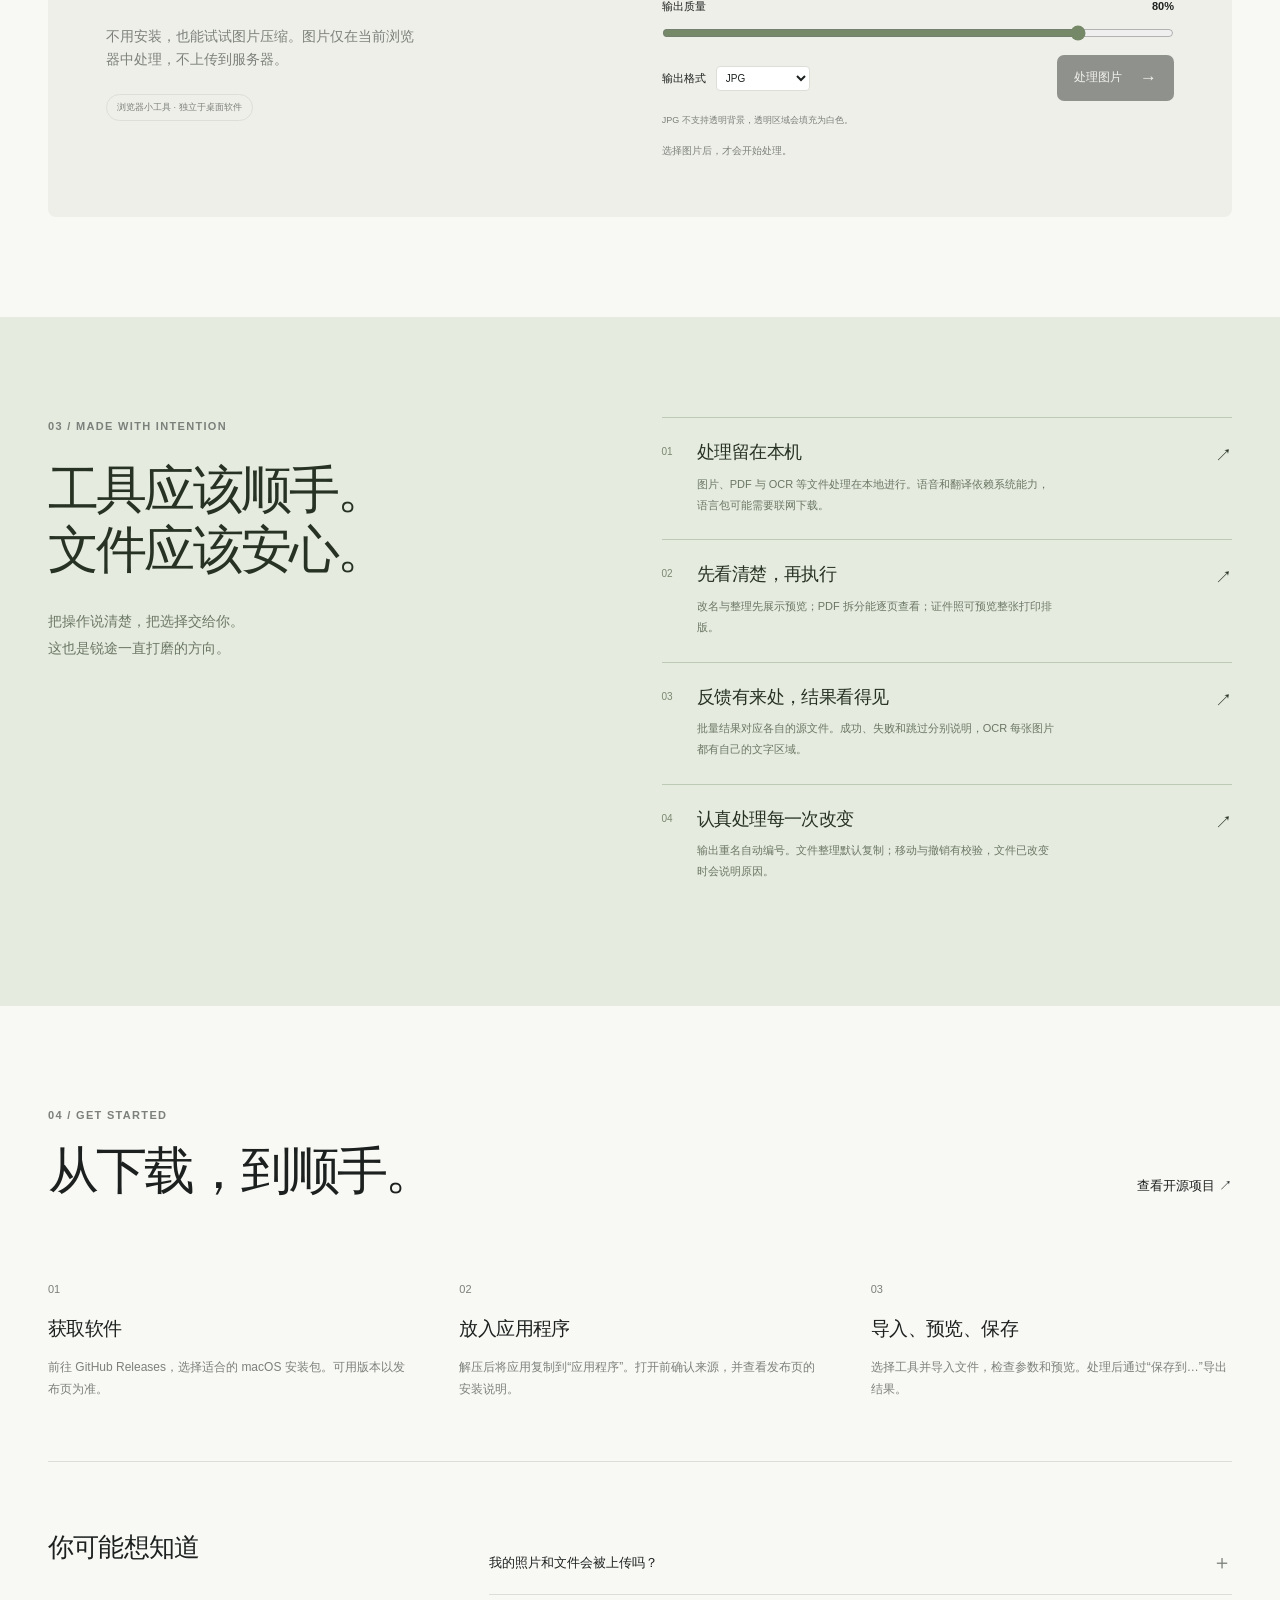
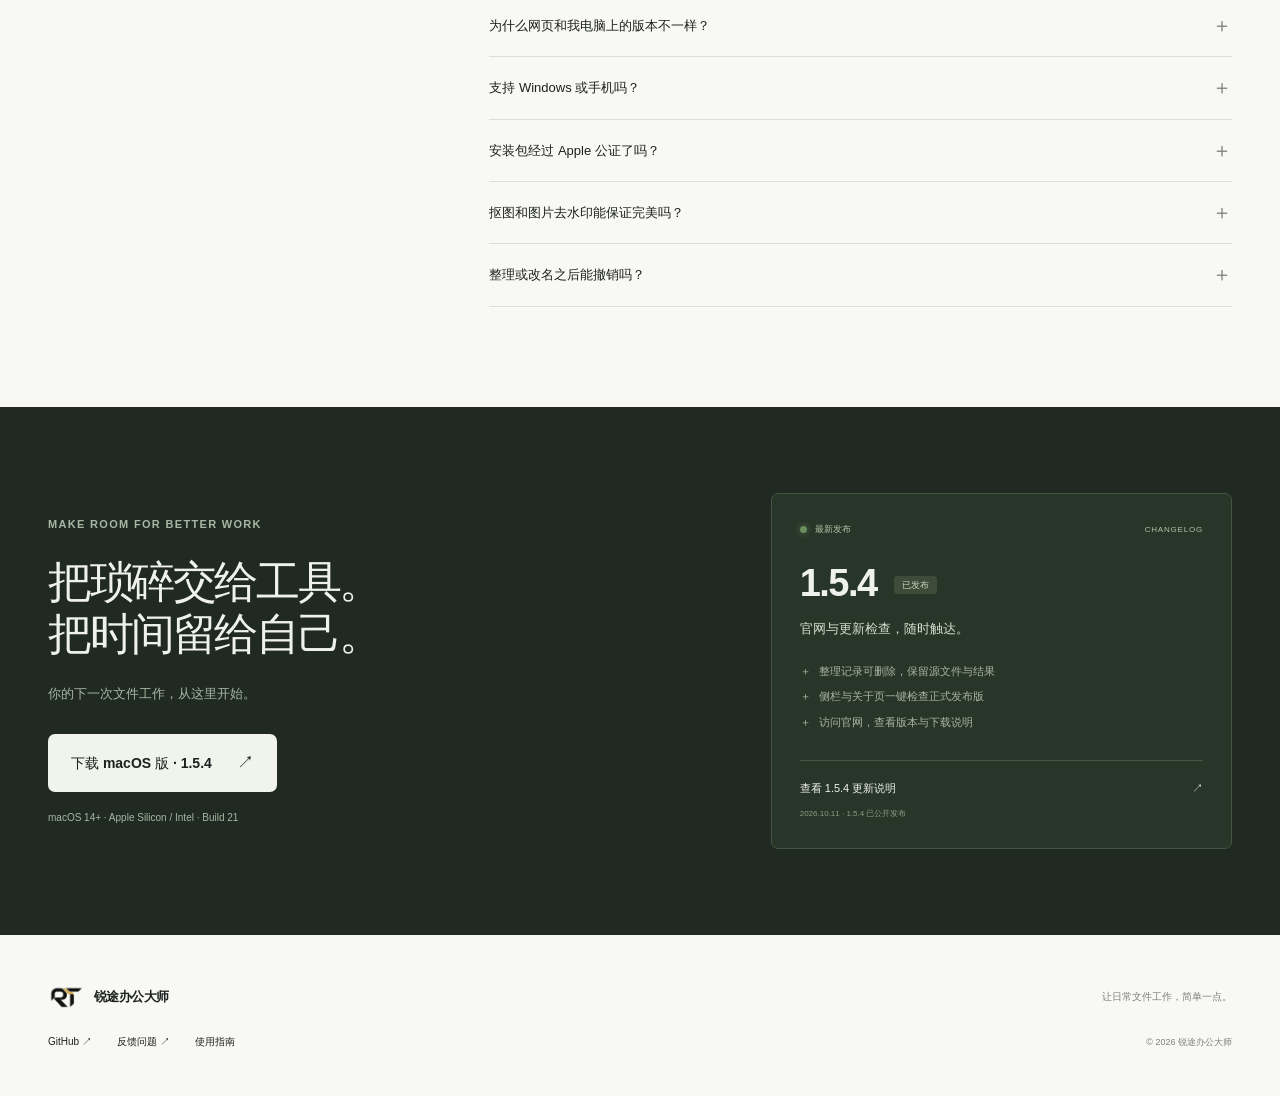
==== commit 89fd4be1: "Update website downloads and release notes to 1.5.4" ====
--- a/index.html
+++ b/index.html
@@ -22,8 +22,8 @@
 <section class="section tools-section" id="tools"><div class="wrap"><div class="section-heading"><div><div class="eyebrow">02 / YOUR TOOLKIT</div><h2>常用的，都在这里。</h2></div><p>一个轻巧的入口，<br>连接每一种日常文件工作。</p></div><div class="tool-controls"><div class="filter-tabs" id="filters" role="group" aria-label="筛选工具"></div><label class="search"><span>⌕</span><input id="tool-search" type="search" placeholder="搜索工具或用途" aria-label="搜索工具或用途"><kbd>/</kbd></label></div><div class="tool-grid" id="tool-grid"></div><p class="empty-search" id="empty-search" hidden>没有找到对应工具，试试“图片”“文字”或“整理”。</p><p class="tools-note">以上功能由桌面软件提供。点击工具可查看操作方式和适用范围。</p></div></section>
 <section class="section wrap" id="browser-tool"><div class="browser-lab"><div class="lab-copy"><div class="eyebrow">A LITTLE HANDS-ON</div><h2>从一张图片，<br>开始体验。</h2><p>不用安装，也能试试图片压缩。图片仅在当前浏览器中处理，不上传到服务器。</p><span class="pill">浏览器小工具 · 独立于桌面软件</span></div><div class="lab-work"><label class="upload-zone" id="upload-zone"><input id="image-file" type="file" accept="image/jpeg,image/png,image/webp"><span class="upload-icon">↑</span><strong>拖入图片，或点击选择</strong><small>JPG / PNG / WebP · 单张不超过 20 MB</small></label><div class="lab-settings"><label for="quality">输出质量 <strong id="quality-value">80%</strong></label><input id="quality" type="range" min="10" max="95" value="80"><div class="lab-row"><label>输出格式 <select id="output-format" aria-label="输出格式"><option value="image/jpeg">JPG</option><option value="image/webp">WebP</option><option value="image/png">PNG（无损）</option></select></label><button class="button dark small" id="compress" disabled>处理图片 <span>→</span></button></div><p id="format-hint">JPG 不支持透明背景，透明区域会填充为白色。</p></div><div class="lab-result" id="lab-result" hidden><img id="lab-preview" alt="处理后的图片预览"><div><strong id="lab-filename"></strong><p id="lab-size"></p><a class="button small outline" id="lab-download" download>下载结果 ↓</a></div></div><p id="lab-status" role="status" aria-live="polite">选择图片后，才会开始处理。</p></div></div></section>
 <section class="section principles" id="principles"><div class="wrap principles-grid"><div><div class="eyebrow">03 / MADE WITH INTENTION</div><h2>工具应该顺手。<br>文件应该安心。</h2><p class="principles-intro">把操作说清楚，把选择交给你。<br>这也是锐途一直打磨的方向。</p></div><div class="principle-list"><article><span>01</span><div><h3>处理留在本机</h3><p>图片、PDF 与 OCR 等文件处理在本地进行。语音和翻译依赖系统能力，语言包可能需要联网下载。</p></div><i>↗</i></article><article><span>02</span><div><h3>先看清楚，再执行</h3><p>改名与整理先展示预览；PDF 拆分能逐页查看；证件照可预览整张打印排版。</p></div><i>↗</i></article><article><span>03</span><div><h3>反馈有来处，结果看得见</h3><p>批量结果对应各自的源文件。成功、失败和跳过分别说明，OCR 每张图片都有自己的文字区域。</p></div><i>↗</i></article><article><span>04</span><div><h3>认真处理每一次改变</h3><p>输出重名自动编号。文件整理默认复制；移动与撤销有校验，文件已改变时会说明原因。</p></div><i>↗</i></article></div></div></section>
-<section class="section wrap" id="guide"><div class="section-heading"><div><div class="eyebrow">04 / GET STARTED</div><h2>从下载，到顺手。</h2></div><a class="text-link" href="https://github.com/rylanwei-creator/ruitu-office-master" target="_blank" rel="noopener">查看开源项目 ↗</a></div><div class="steps"><article><span>01</span><h3>获取软件</h3><p>前往 GitHub Releases，选择适合的 macOS 安装包。可用版本以发布页为准。</p></article><article><span>02</span><h3>放入应用程序</h3><p>解压后将应用复制到“应用程序”。打开前确认来源，并查看发布页的安装说明。</p></article><article><span>03</span><h3>导入、预览、保存</h3><p>选择工具并导入文件，检查参数和预览。处理后通过“保存到…”导出结果。</p></article></div><div class="faq-layout"><h3>你可能想知道</h3><div class="faqs"><details><summary>我的照片和文件会被上传吗？<span>＋</span></summary><p>桌面软件的图片、PDF、OCR 和文件处理在本机完成，当前未接入大模型服务。网页图片小工具同样只在浏览器内处理；点击 GitHub、使用反馈或下载系统语言包会连接对应服务。</p></details><details><summary>为什么网页和我电脑上的版本不一样？<span>＋</span></summary><p>官网当前提供 1.5.2（Build 19），包含文件整理、分类预览及证件照打印排版预览。电脑上的应用不会自动安装更新；请在设置 → 关于查看版本，下载最新安装包后替换“应用程序”里的旧版。</p></details><details><summary>支持 Windows 或手机吗？<span>＋</span></summary><p>目前桌面软件支持 macOS 14 及以上，没有 Windows、iOS 或 Android 版本。官网可在手机浏览，也可以使用网页图片小工具。</p></details><details><summary>安装包经过 Apple 公证了吗？<span>＋</span></summary><p>当前开发构建使用 ad-hoc 签名，尚未完成 Developer ID 签名与 Apple 公证。请核对发布说明和来源。官网不会建议你关闭系统安全设置。</p></details><details><summary>抠图和图片去水印能保证完美吗？<span>＋</span></summary><p>抠图使用系统前景分割，复杂背景、发丝和透明物体需要人工检查，目前支持框选清除残留背景。图片去水印提供周边插值及取样修补，适合简单背景，无法保证恢复被遮住的真实细节。</p></details><details><summary>整理或改名之后能撤销吗？<span>＋</span></summary><p>改名提供撤销上次操作；文件整理在本机保存日志，可校验后尝试撤销。文件被修改、原位置被占用等情况会阻止相应撤销。复制会额外占用磁盘，移动会改变文件路径。</p></details></div></div></section>
-<section class="download-section" id="download"><div class="wrap download-grid"><div><div class="eyebrow">MAKE ROOM FOR BETTER WORK</div><h2>把琐碎交给工具。<br>把时间留给自己。</h2><p>你的下一次文件工作，从这里开始。</p><a class="button light" href="https://github.com/rylanwei-creator/ruitu-office-master/releases/download/v1.5.2/RuituOfficeMaster_1.5.2_macOS.zip" target="_blank" rel="noopener">下载 macOS 版 · 1.5.2 <span>↗</span></a><p class="download-note">macOS 14+ · Apple Silicon / Intel · Build 19</p></div><div class="release-card"><div class="release-top"><span class="live-dot"></span> 最新发布 <span>CHANGELOG</span></div><h3>1.5.2 <span>已发布</span></h3><p>文件归类更直观，证件照打印看得见。</p><ul><li>文件整理：先预览，再复制或移动</li><li>分类文件夹展示来源与逐项结果</li><li>6 寸 / A4 整页预览，共用导出 PDF</li></ul><a href="https://github.com/rylanwei-creator/ruitu-office-master/releases/tag/v1.5.2" target="_blank" rel="noopener">查看 1.5.2 更新说明 <span>↗</span></a><small>2026.10.10 · 1.5.2 已公开发布</small></div></div></section>
+<section class="section wrap" id="guide"><div class="section-heading"><div><div class="eyebrow">04 / GET STARTED</div><h2>从下载，到顺手。</h2></div><a class="text-link" href="https://github.com/rylanwei-creator/ruitu-office-master" target="_blank" rel="noopener">查看开源项目 ↗</a></div><div class="steps"><article><span>01</span><h3>获取软件</h3><p>前往 GitHub Releases，选择适合的 macOS 安装包。可用版本以发布页为准。</p></article><article><span>02</span><h3>放入应用程序</h3><p>解压后将应用复制到“应用程序”。打开前确认来源，并查看发布页的安装说明。</p></article><article><span>03</span><h3>导入、预览、保存</h3><p>选择工具并导入文件，检查参数和预览。处理后通过“保存到…”导出结果。</p></article></div><div class="faq-layout"><h3>你可能想知道</h3><div class="faqs"><details><summary>我的照片和文件会被上传吗？<span>＋</span></summary><p>桌面软件的图片、PDF、OCR 和文件处理在本机完成，当前未接入大模型服务。网页图片小工具同样只在浏览器内处理；点击 GitHub、使用反馈或下载系统语言包会连接对应服务。</p></details><details><summary>为什么网页和我电脑上的版本不一样？<span>＋</span></summary><p>官网当前提供 1.5.4（Build 21），新增整理记录删除、访问官网与版本检查，保留文件整理及证件照打印排版预览。电脑上的应用不会自动安装更新；可在侧栏底部或设置 → 关于点击“检查更新”，下载最新安装包后替换“应用程序”里的旧版。</p></details><details><summary>支持 Windows 或手机吗？<span>＋</span></summary><p>目前桌面软件支持 macOS 14 及以上，没有 Windows、iOS 或 Android 版本。官网可在手机浏览，也可以使用网页图片小工具。</p></details><details><summary>安装包经过 Apple 公证了吗？<span>＋</span></summary><p>当前开发构建使用 ad-hoc 签名，尚未完成 Developer ID 签名与 Apple 公证。请核对发布说明和来源。官网不会建议你关闭系统安全设置。</p></details><details><summary>抠图和图片去水印能保证完美吗？<span>＋</span></summary><p>抠图使用系统前景分割，复杂背景、发丝和透明物体需要人工检查，目前支持框选清除残留背景。图片去水印提供周边插值及取样修补，适合简单背景，无法保证恢复被遮住的真实细节。</p></details><details><summary>整理或改名之后能撤销吗？<span>＋</span></summary><p>改名提供撤销上次操作；文件整理在本机保存日志，可校验后尝试撤销。文件被修改、原位置被占用等情况会阻止相应撤销。复制会额外占用磁盘，移动会改变文件路径。</p></details></div></div></section>
+<section class="download-section" id="download"><div class="wrap download-grid"><div><div class="eyebrow">MAKE ROOM FOR BETTER WORK</div><h2>把琐碎交给工具。<br>把时间留给自己。</h2><p>你的下一次文件工作，从这里开始。</p><a class="button light" href="https://github.com/rylanwei-creator/ruitu-office-master/releases/download/v1.5.4/RuituOfficeMaster_1.5.4_macOS.zip" target="_blank" rel="noopener">下载 macOS 版 · 1.5.4 <span>↗</span></a><p class="download-note">macOS 14+ · Apple Silicon / Intel · Build 21</p></div><div class="release-card"><div class="release-top"><span class="live-dot"></span> 最新发布 <span>CHANGELOG</span></div><h3>1.5.4 <span>已发布</span></h3><p>官网与更新检查，随时触达。</p><ul><li>整理记录可删除，保留源文件与结果</li><li>侧栏与关于页一键检查正式发布版</li><li>访问官网，查看版本与下载说明</li></ul><a href="https://github.com/rylanwei-creator/ruitu-office-master/releases/tag/v1.5.4" target="_blank" rel="noopener">查看 1.5.4 更新说明 <span>↗</span></a><small>2026.10.11 · 1.5.4 已公开发布</small></div></div></section>
 </main>
 <footer class="wrap"><a class="brand" href="#main"><img src="assets/rt-logo.png" alt="RT"><span>锐途办公大师</span></a><p>让日常文件工作，简单一点。</p><div><a href="https://github.com/rylanwei-creator/ruitu-office-master" target="_blank" rel="noopener">GitHub ↗</a><a href="https://github.com/rylanwei-creator/ruitu-office-master/issues" target="_blank" rel="noopener">反馈问题 ↗</a><a href="#guide">使用指南</a></div><span class="copyright">© 2026 锐途办公大师</span></footer>
 <dialog id="tool-dialog"><div class="dialog-top"><span>工具指南</span><button class="icon-button" id="close-dialog" aria-label="关闭工具指南">×</button></div><div id="dialog-content"></div></dialog>
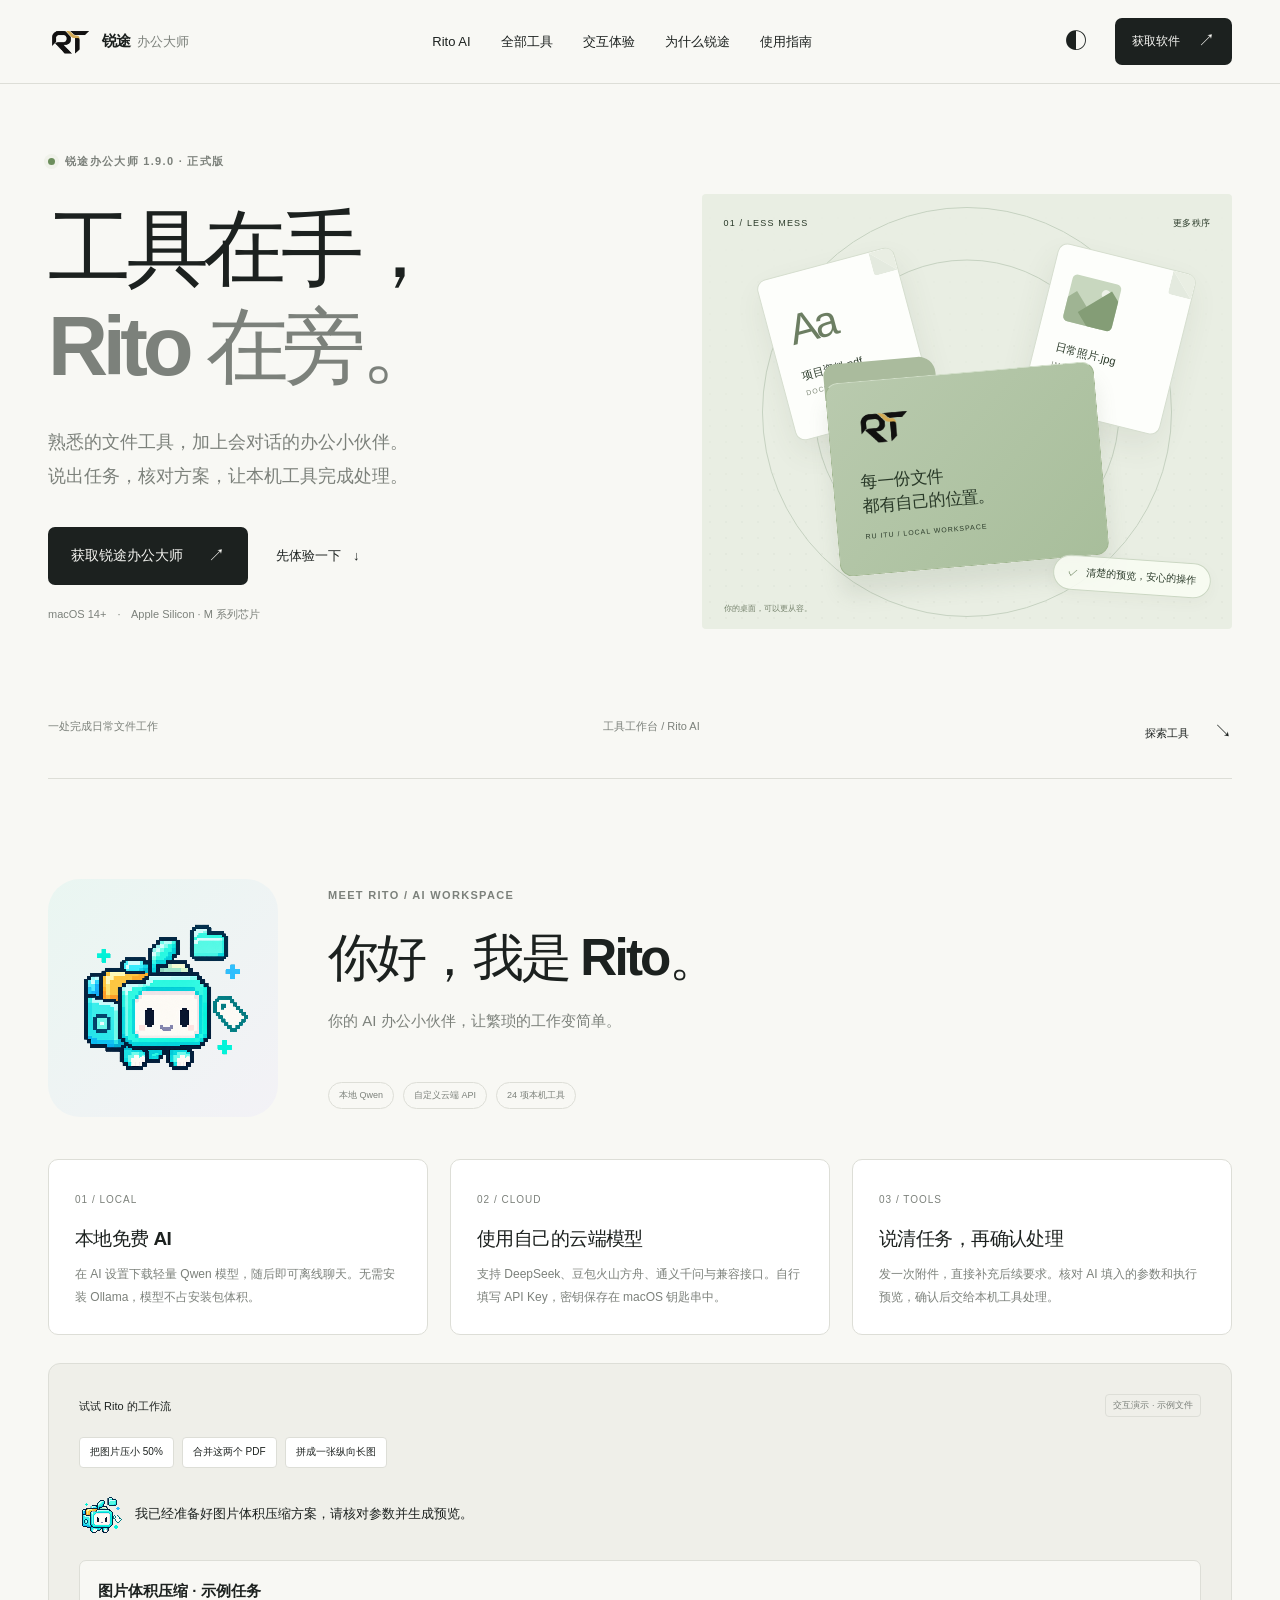
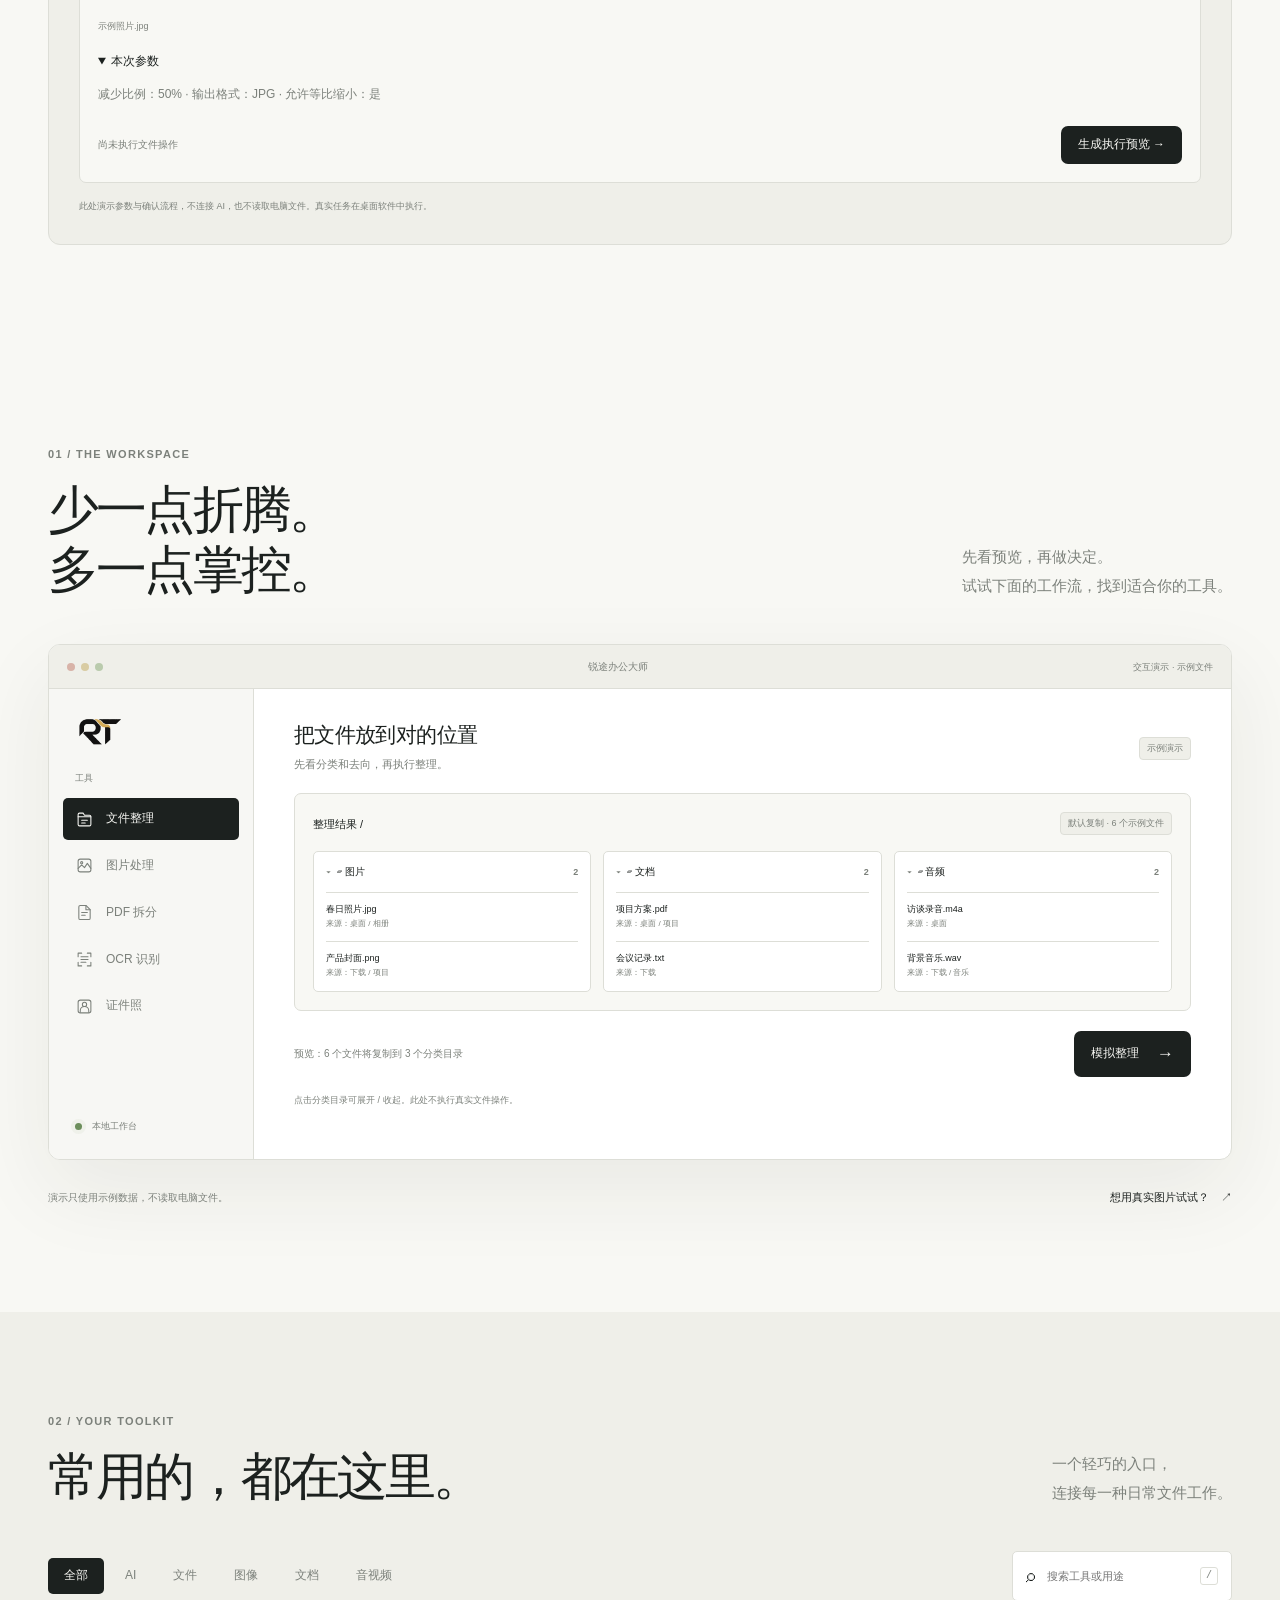
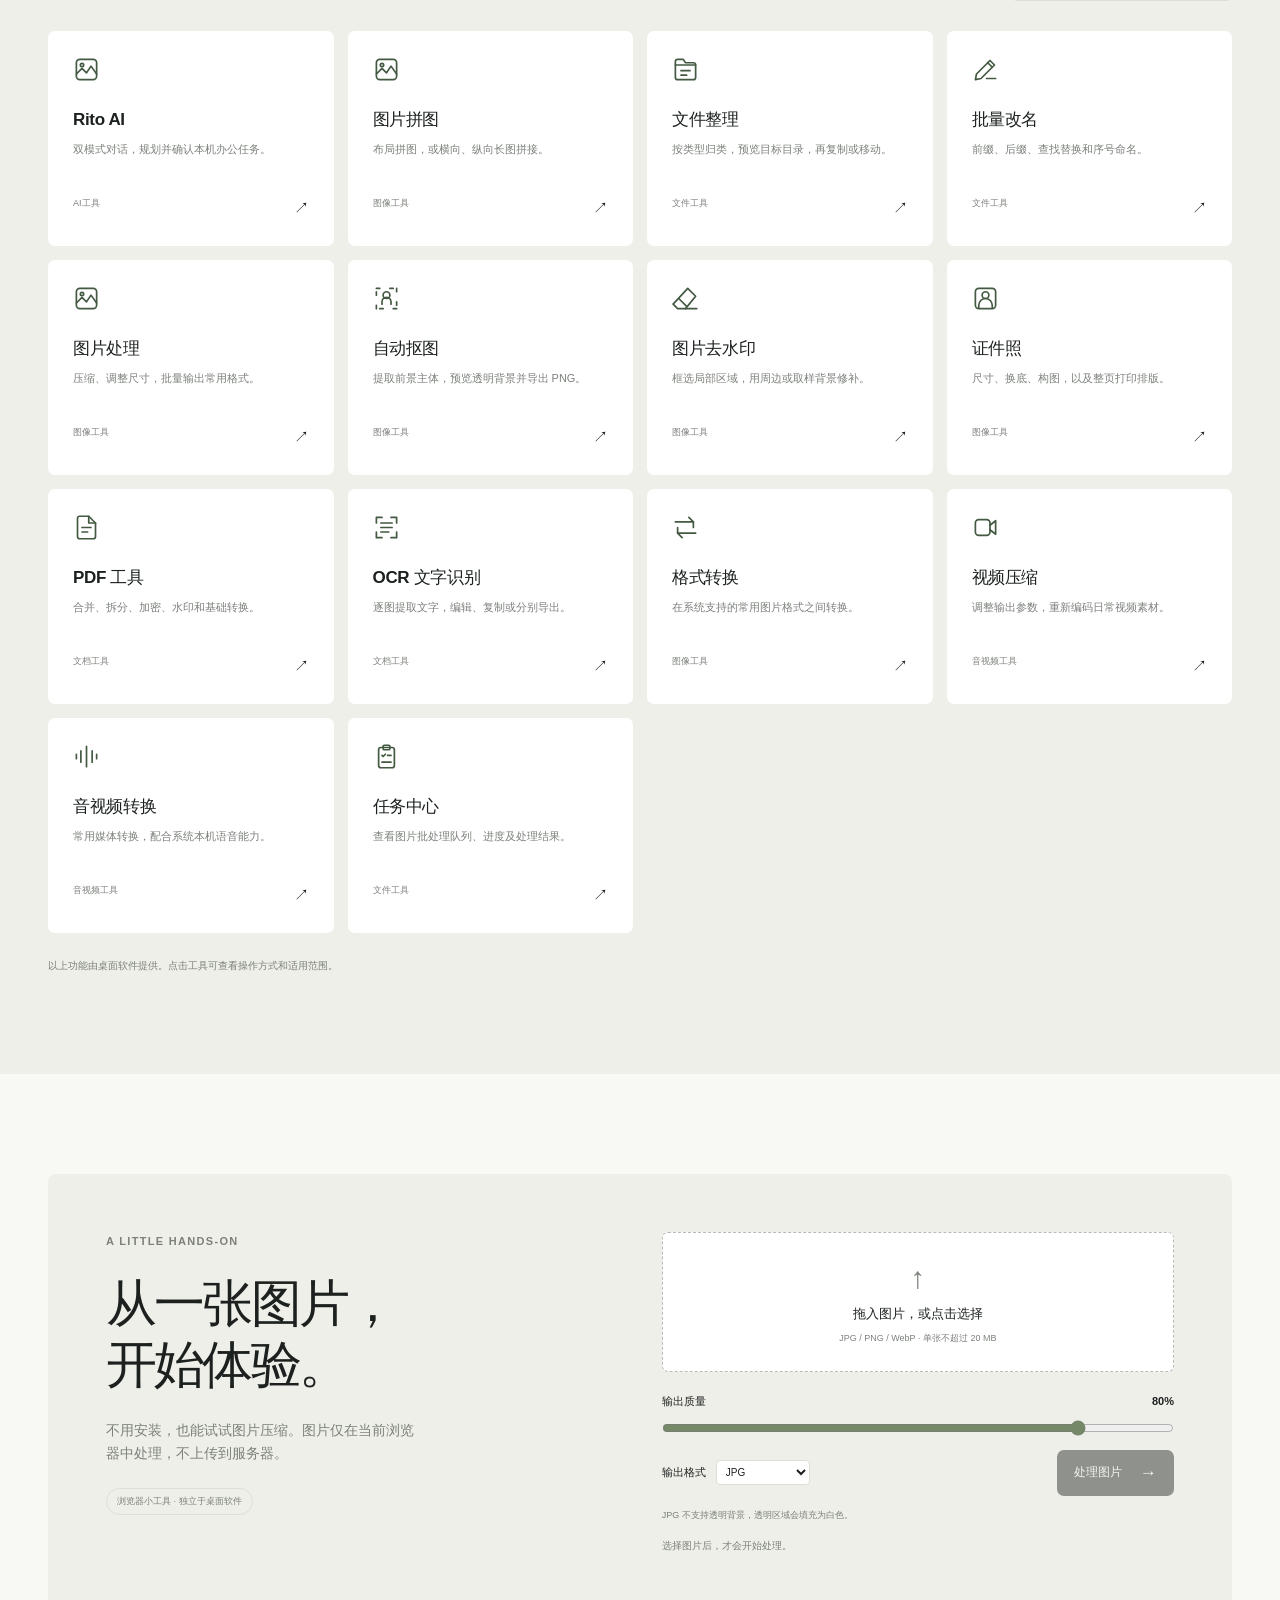
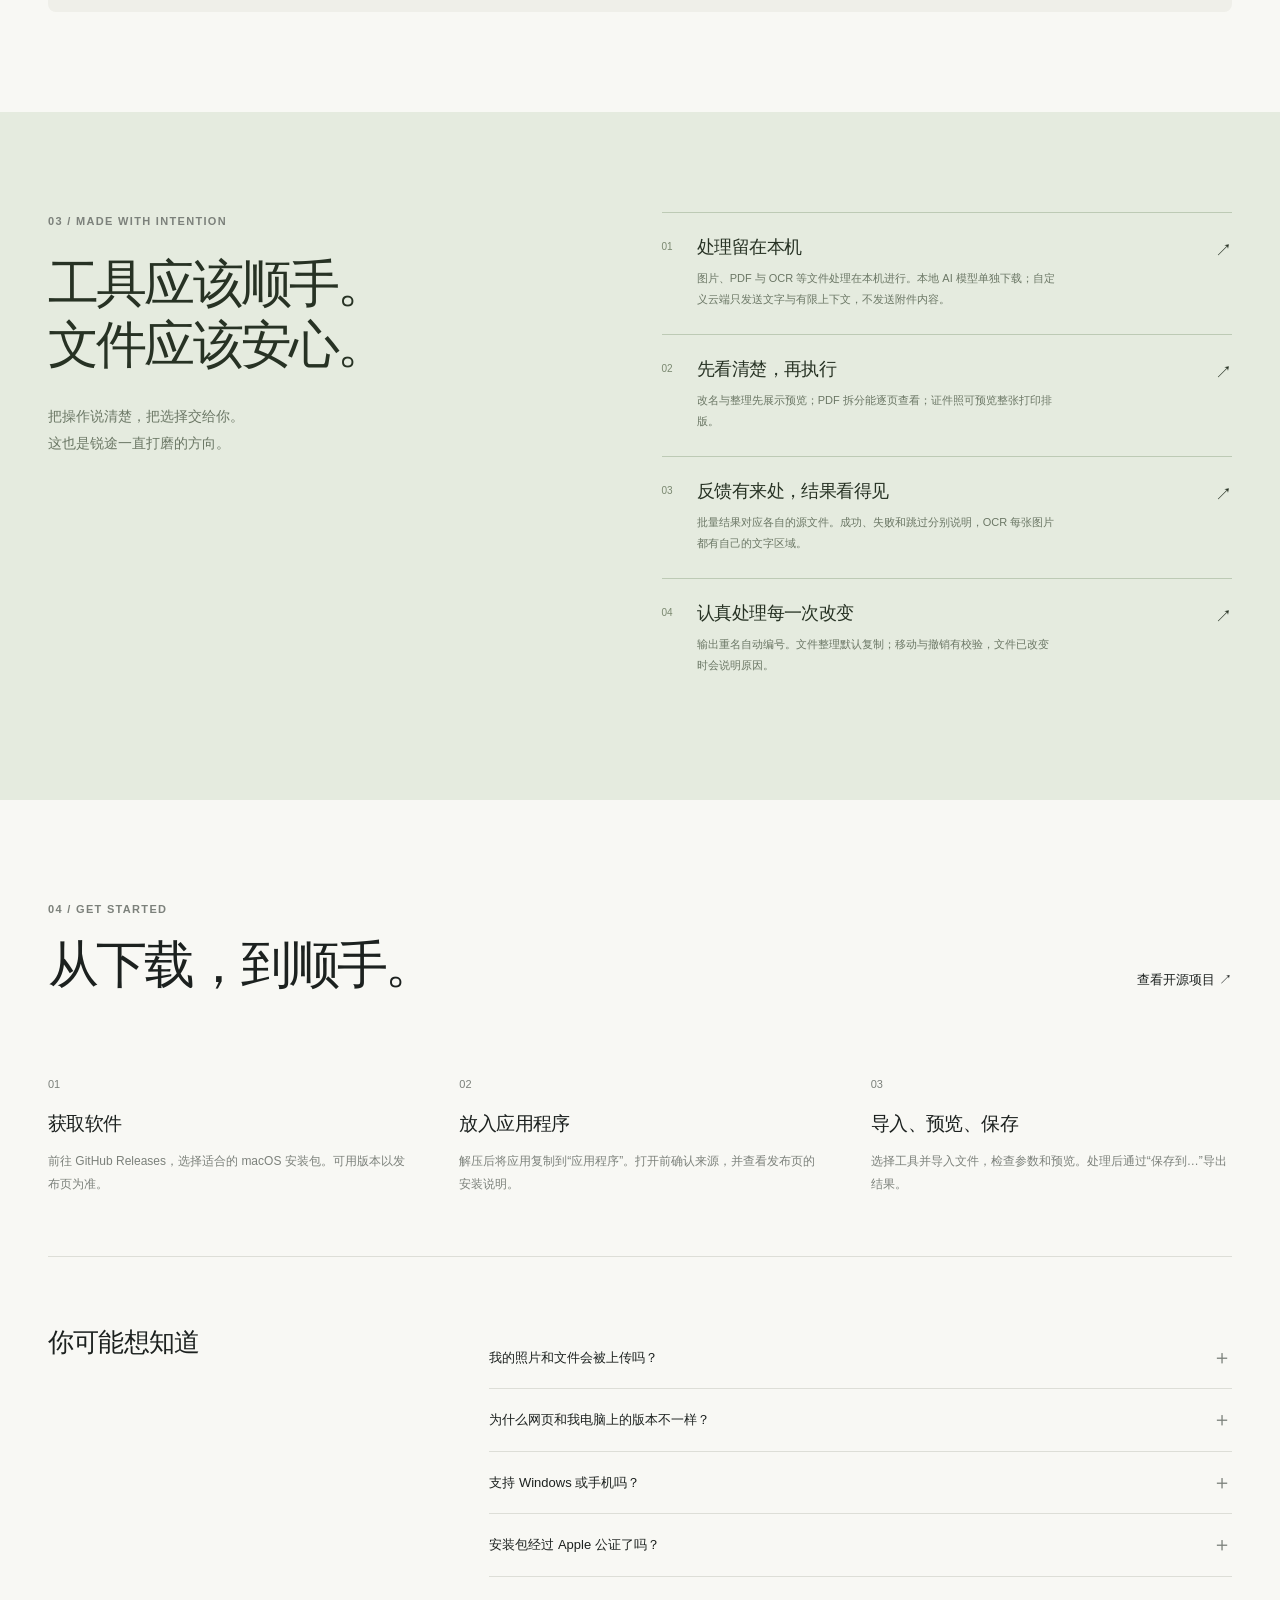
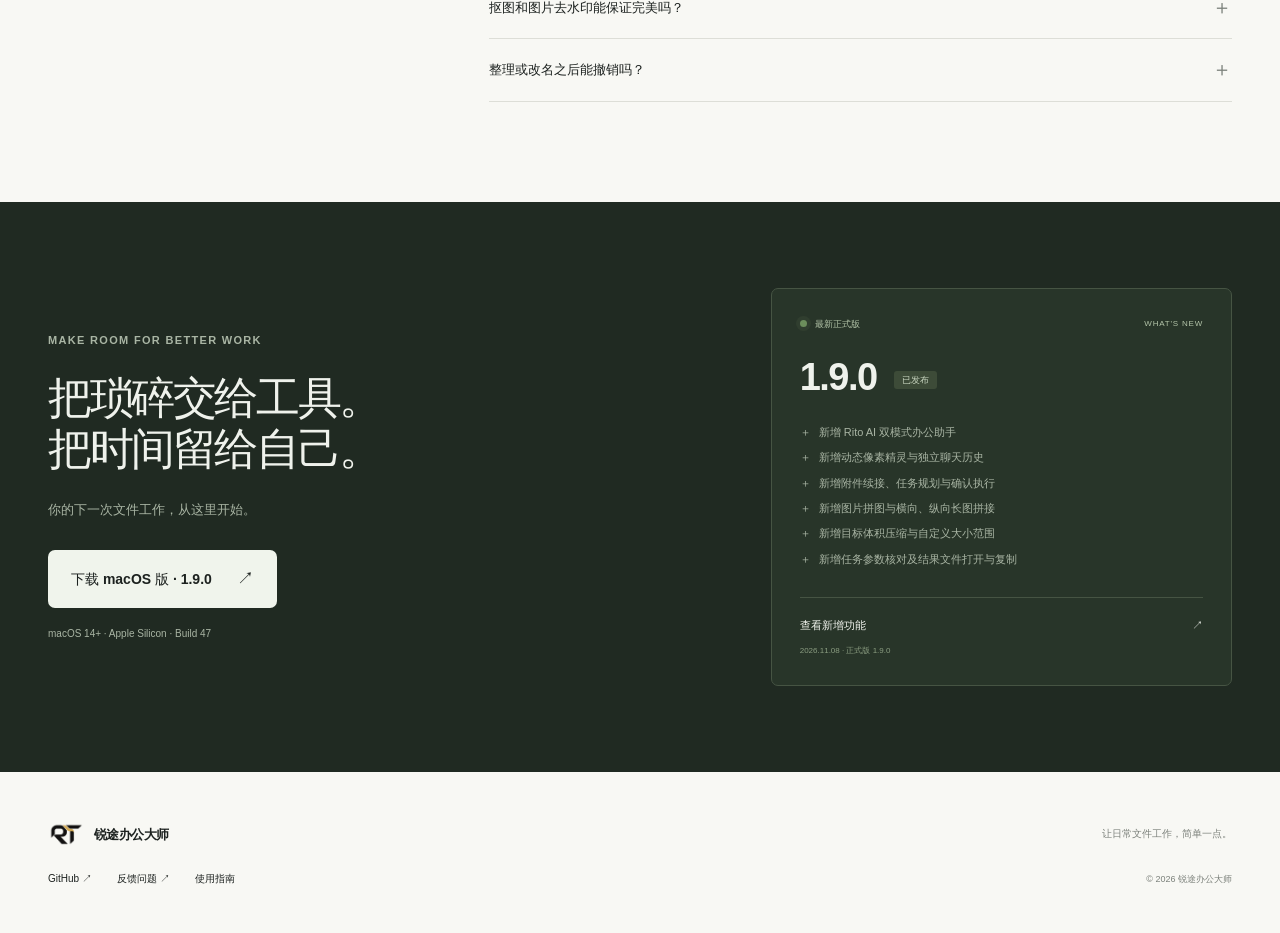
==== commit b32c8220: "Update website for Ruitu 1.9.0 and Rito AI" ====
--- a/index.html
+++ b/index.html
@@ -2,30 +2,35 @@
 <html lang="zh-CN">
 <head>
 <meta charset="UTF-8"><meta name="viewport" content="width=device-width, initial-scale=1">
-<meta name="description" content="锐途办公大师：面向 macOS 的本地文件工作台。整理、改名、图片处理、PDF、OCR、证件照与音视频工具，一处完成。">
-<meta name="theme-color" content="#f6f6f2"><title>锐途办公大师 — 让文件，井然有序。</title>
-<link rel="canonical" href="https://rylanwei-creator.github.io/ruitu-office-master/"><meta property="og:title" content="锐途办公大师 — 让文件，井然有序。"><meta property="og:description" content="本地文件工作台：整理、图像、PDF、OCR 与音视频工具。"><meta property="og:type" content="website"><meta property="og:url" content="https://rylanwei-creator.github.io/ruitu-office-master/"><link rel="icon" href="assets/app-icon.png"><link rel="stylesheet" href="style.css">
+<meta name="description" content="锐途办公大师：macOS 本机文件工作台与 Rito AI 办公助手。用自然语言规划任务，核对参数与预览后处理文件。">
+<meta name="theme-color" content="#f6f6f2"><title>锐途办公大师 — 文件工具与 Rito AI，一起把工作变简单。</title>
+<link rel="canonical" href="https://rylanwei-creator.github.io/ruitu-office-master/"><meta property="og:title" content="锐途办公大师 — 文件工具与 Rito AI，一起把工作变简单。"><meta property="og:description" content="文件工具、Rito AI、拼图与本机任务执行。"><meta property="og:type" content="website"><meta property="og:url" content="https://rylanwei-creator.github.io/ruitu-office-master/"><link rel="icon" href="assets/app-icon.png"><link rel="stylesheet" href="style.css?v=1.9.0">
 </head>
 <body>
 <a class="skip" href="#main">跳到主要内容</a>
-<header class="header"><a class="brand" href="#main" aria-label="锐途办公大师首页"><img src="assets/rt-logo.png" alt="RT"><span>锐途<span class="brand-sub">办公大师</span></span></a><nav aria-label="主导航"><a href="#tools">全部工具</a><a href="#experience">交互体验</a><a href="#principles">为什么锐途</a><a href="#guide">使用指南</a></nav><div class="header-actions"><button class="icon-button" id="theme" aria-label="切换深色模式" title="切换外观">◐</button><a class="button small dark" href="#download">获取软件 <span>↗</span></a><button class="icon-button menu-toggle" aria-label="打开导航" aria-expanded="false">☰</button></div></header>
+<header class="header"><a class="brand" href="#main" aria-label="锐途办公大师首页"><img src="assets/rt-logo.png" alt="RT"><span>锐途<span class="brand-sub">办公大师</span></span></a><nav aria-label="主导航"><a href="#rito">Rito AI</a><a href="#tools">全部工具</a><a href="#experience">交互体验</a><a href="#principles">为什么锐途</a><a href="#guide">使用指南</a></nav><div class="header-actions"><button class="icon-button" id="theme" aria-label="切换深色模式" title="切换外观">◐</button><a class="button small dark" href="#download">获取软件 <span>↗</span></a><button class="icon-button menu-toggle" aria-label="打开导航" aria-expanded="false">☰</button></div></header>
 <main id="main">
 <section class="hero wrap">
-<div class="eyebrow"><span class="live-dot"></span> 为 macOS 打造 · 在本机完成</div>
-<div class="hero-grid"><div><h1>让文件，<br><span class="muted">井然有序。</span></h1><p class="hero-description">从杂乱文件夹，到一张合适的证件照。<br>把日常办公的小事，交给一个顺手的工作台。</p><div class="hero-actions"><a class="button dark" href="#download">获取锐途办公大师 <span>↗</span></a><a class="text-link" href="#experience">先体验一下 <span>↓</span></a></div><p class="hero-note">macOS 14+ <span>·</span> Apple Silicon 与 Intel 通用构建</p></div>
+<div class="eyebrow"><span class="live-dot"></span> 锐途办公大师 1.9.0 · 正式版</div>
+<div class="hero-grid"><div><h1>工具在手，<br><span class="muted">Rito 在旁。</span></h1><p class="hero-description">熟悉的文件工具，加上会对话的办公小伙伴。<br>说出任务，核对方案，让本机工具完成处理。</p><div class="hero-actions"><a class="button dark" href="#download">获取锐途办公大师 <span>↗</span></a><a class="text-link" href="#experience">先体验一下 <span>↓</span></a></div><p class="hero-note">macOS 14+ <span>·</span> Apple Silicon · M 系列芯片</p></div>
 <div class="hero-art" aria-label="文件整理概念插画"><div class="art-orbit orbit-one"></div><div class="art-orbit orbit-two"></div><div class="art-label top-label"><span>01 / LESS MESS</span><span>更多秩序</span></div><div class="floating-file file-a"><span class="file-glyph">Aa</span><span>项目资料.pdf</span><i>DOCUMENT</i></div><div class="floating-file file-b"><span class="picture-glyph"><b></b></span><span>日常照片.jpg</span><i>IMAGE</i></div><div class="folder-object"><div class="folder-tab"></div><div class="folder-face"><img src="assets/rt-logo.png" alt=""><span>每一份文件<br>都有自己的位置。</span><b>RU ITU / LOCAL WORKSPACE</b></div></div><div class="art-pill"><span>✓</span> 清楚的预览，安心的操作</div><span class="art-corner">你的桌面，可以更从容。</span></div></div>
-<div class="hero-bottom"><span>一处完成日常文件工作</span><span>文件 / 图像 / 文档 / 音视频</span><a href="#tools" aria-label="探索全部工具">探索工具 <span>↘</span></a></div>
+<div class="hero-bottom"><span>一处完成日常文件工作</span><span>工具工作台 / Rito AI</span><a href="#tools" aria-label="探索全部工具">探索工具 <span>↘</span></a></div>
+</section>
+<section class="section wrap" id="rito">
+<div class="rito-intro"><div class="rito-portrait"><img src="assets/rito-mascot.png" alt="青绿色像素精灵 Rito" width="230" height="230"></div><div><div class="eyebrow">MEET RITO / AI WORKSPACE</div><h2>你好，我是 Rito。</h2><p>你的 AI 办公小伙伴，让繁琐的工作变简单。</p><div class="rito-badges"><span class="pill">本地 Qwen</span><span class="pill">自定义云端 API</span><span class="pill">24 项本机工具</span></div></div></div>
+<div class="rito-modes"><article><span>01 / LOCAL</span><h3>本地免费 AI</h3><p>在 AI 设置下载轻量 Qwen 模型，随后即可离线聊天。无需安装 Ollama，模型不占安装包体积。</p></article><article><span>02 / CLOUD</span><h3>使用自己的云端模型</h3><p>支持 DeepSeek、豆包火山方舟、通义千问与兼容接口。自行填写 API Key，密钥保存在 macOS 钥匙串中。</p></article><article><span>03 / TOOLS</span><h3>说清任务，再确认处理</h3><p>发一次附件，直接补充后续要求。核对 AI 填入的参数和执行预览，确认后交给本机工具处理。</p></article></div>
+<div class="rito-interaction"><div class="demo-toolbar"><strong>试试 Rito 的工作流</strong><span class="badge">交互演示 · 示例文件</span></div><div class="rito-prompts" role="group" aria-label="选择示例任务"><button data-rito="compress" class="demo-button">把图片压小 50%</button><button data-rito="pdf" class="demo-button">合并这两个 PDF</button><button data-rito="collage" class="demo-button">拼成一张纵向长图</button></div><div id="rito-demo" aria-live="polite"></div><p class="demo-note">此处演示参数与确认流程，不连接 AI，也不读取电脑文件。真实任务在桌面软件中执行。</p></div>
 </section>
 <section class="experience section wrap" id="experience"><div class="section-heading"><div><div class="eyebrow">01 / THE WORKSPACE</div><h2>少一点折腾。<br>多一点掌控。</h2></div><p>先看预览，再做决定。<br>试试下面的工作流，找到适合你的工具。</p></div>
 <div class="app-window"><div class="window-bar"><div class="traffic"><i></i><i></i><i></i></div><span>锐途办公大师</span><span class="demo-label">交互演示 · 示例文件</span></div><div class="workspace"><aside class="app-sidebar"><img src="assets/rt-logo.png" alt="RT"><p>工具</p><div id="demo-tabs" role="tablist" aria-label="演示工具"></div><div class="sidebar-bottom"><span class="live-dot"></span> 本地工作台</div></aside><div class="demo-area" id="demo-area" role="tabpanel" aria-live="polite"></div></div></div><div class="experience-caption"><span>演示只使用示例数据，不读取电脑文件。</span><a class="text-link" href="#browser-tool">想用真实图片试试？ <span>↗</span></a></div>
 </section>
 <section class="section tools-section" id="tools"><div class="wrap"><div class="section-heading"><div><div class="eyebrow">02 / YOUR TOOLKIT</div><h2>常用的，都在这里。</h2></div><p>一个轻巧的入口，<br>连接每一种日常文件工作。</p></div><div class="tool-controls"><div class="filter-tabs" id="filters" role="group" aria-label="筛选工具"></div><label class="search"><span>⌕</span><input id="tool-search" type="search" placeholder="搜索工具或用途" aria-label="搜索工具或用途"><kbd>/</kbd></label></div><div class="tool-grid" id="tool-grid"></div><p class="empty-search" id="empty-search" hidden>没有找到对应工具，试试“图片”“文字”或“整理”。</p><p class="tools-note">以上功能由桌面软件提供。点击工具可查看操作方式和适用范围。</p></div></section>
 <section class="section wrap" id="browser-tool"><div class="browser-lab"><div class="lab-copy"><div class="eyebrow">A LITTLE HANDS-ON</div><h2>从一张图片，<br>开始体验。</h2><p>不用安装，也能试试图片压缩。图片仅在当前浏览器中处理，不上传到服务器。</p><span class="pill">浏览器小工具 · 独立于桌面软件</span></div><div class="lab-work"><label class="upload-zone" id="upload-zone"><input id="image-file" type="file" accept="image/jpeg,image/png,image/webp"><span class="upload-icon">↑</span><strong>拖入图片，或点击选择</strong><small>JPG / PNG / WebP · 单张不超过 20 MB</small></label><div class="lab-settings"><label for="quality">输出质量 <strong id="quality-value">80%</strong></label><input id="quality" type="range" min="10" max="95" value="80"><div class="lab-row"><label>输出格式 <select id="output-format" aria-label="输出格式"><option value="image/jpeg">JPG</option><option value="image/webp">WebP</option><option value="image/png">PNG（无损）</option></select></label><button class="button dark small" id="compress" disabled>处理图片 <span>→</span></button></div><p id="format-hint">JPG 不支持透明背景，透明区域会填充为白色。</p></div><div class="lab-result" id="lab-result" hidden><img id="lab-preview" alt="处理后的图片预览"><div><strong id="lab-filename"></strong><p id="lab-size"></p><a class="button small outline" id="lab-download" download>下载结果 ↓</a></div></div><p id="lab-status" role="status" aria-live="polite">选择图片后，才会开始处理。</p></div></div></section>
-<section class="section principles" id="principles"><div class="wrap principles-grid"><div><div class="eyebrow">03 / MADE WITH INTENTION</div><h2>工具应该顺手。<br>文件应该安心。</h2><p class="principles-intro">把操作说清楚，把选择交给你。<br>这也是锐途一直打磨的方向。</p></div><div class="principle-list"><article><span>01</span><div><h3>处理留在本机</h3><p>图片、PDF 与 OCR 等文件处理在本地进行。语音和翻译依赖系统能力，语言包可能需要联网下载。</p></div><i>↗</i></article><article><span>02</span><div><h3>先看清楚，再执行</h3><p>改名与整理先展示预览；PDF 拆分能逐页查看；证件照可预览整张打印排版。</p></div><i>↗</i></article><article><span>03</span><div><h3>反馈有来处，结果看得见</h3><p>批量结果对应各自的源文件。成功、失败和跳过分别说明，OCR 每张图片都有自己的文字区域。</p></div><i>↗</i></article><article><span>04</span><div><h3>认真处理每一次改变</h3><p>输出重名自动编号。文件整理默认复制；移动与撤销有校验，文件已改变时会说明原因。</p></div><i>↗</i></article></div></div></section>
-<section class="section wrap" id="guide"><div class="section-heading"><div><div class="eyebrow">04 / GET STARTED</div><h2>从下载，到顺手。</h2></div><a class="text-link" href="https://github.com/rylanwei-creator/ruitu-office-master" target="_blank" rel="noopener">查看开源项目 ↗</a></div><div class="steps"><article><span>01</span><h3>获取软件</h3><p>前往 GitHub Releases，选择适合的 macOS 安装包。可用版本以发布页为准。</p></article><article><span>02</span><h3>放入应用程序</h3><p>解压后将应用复制到“应用程序”。打开前确认来源，并查看发布页的安装说明。</p></article><article><span>03</span><h3>导入、预览、保存</h3><p>选择工具并导入文件，检查参数和预览。处理后通过“保存到…”导出结果。</p></article></div><div class="faq-layout"><h3>你可能想知道</h3><div class="faqs"><details><summary>我的照片和文件会被上传吗？<span>＋</span></summary><p>桌面软件的图片、PDF、OCR 和文件处理在本机完成，当前未接入大模型服务。网页图片小工具同样只在浏览器内处理；点击 GitHub、使用反馈或下载系统语言包会连接对应服务。</p></details><details><summary>为什么网页和我电脑上的版本不一样？<span>＋</span></summary><p>官网当前提供 1.5.4（Build 21），新增整理记录删除、访问官网与版本检查，保留文件整理及证件照打印排版预览。电脑上的应用不会自动安装更新；可在侧栏底部或设置 → 关于点击“检查更新”，下载最新安装包后替换“应用程序”里的旧版。</p></details><details><summary>支持 Windows 或手机吗？<span>＋</span></summary><p>目前桌面软件支持 macOS 14 及以上，没有 Windows、iOS 或 Android 版本。官网可在手机浏览，也可以使用网页图片小工具。</p></details><details><summary>安装包经过 Apple 公证了吗？<span>＋</span></summary><p>当前开发构建使用 ad-hoc 签名，尚未完成 Developer ID 签名与 Apple 公证。请核对发布说明和来源。官网不会建议你关闭系统安全设置。</p></details><details><summary>抠图和图片去水印能保证完美吗？<span>＋</span></summary><p>抠图使用系统前景分割，复杂背景、发丝和透明物体需要人工检查，目前支持框选清除残留背景。图片去水印提供周边插值及取样修补，适合简单背景，无法保证恢复被遮住的真实细节。</p></details><details><summary>整理或改名之后能撤销吗？<span>＋</span></summary><p>改名提供撤销上次操作；文件整理在本机保存日志，可校验后尝试撤销。文件被修改、原位置被占用等情况会阻止相应撤销。复制会额外占用磁盘，移动会改变文件路径。</p></details></div></div></section>
-<section class="download-section" id="download"><div class="wrap download-grid"><div><div class="eyebrow">MAKE ROOM FOR BETTER WORK</div><h2>把琐碎交给工具。<br>把时间留给自己。</h2><p>你的下一次文件工作，从这里开始。</p><a class="button light" href="https://github.com/rylanwei-creator/ruitu-office-master/releases/download/v1.5.4/RuituOfficeMaster_1.5.4_macOS.zip" target="_blank" rel="noopener">下载 macOS 版 · 1.5.4 <span>↗</span></a><p class="download-note">macOS 14+ · Apple Silicon / Intel · Build 21</p></div><div class="release-card"><div class="release-top"><span class="live-dot"></span> 最新发布 <span>CHANGELOG</span></div><h3>1.5.4 <span>已发布</span></h3><p>官网与更新检查，随时触达。</p><ul><li>整理记录可删除，保留源文件与结果</li><li>侧栏与关于页一键检查正式发布版</li><li>访问官网，查看版本与下载说明</li></ul><a href="https://github.com/rylanwei-creator/ruitu-office-master/releases/tag/v1.5.4" target="_blank" rel="noopener">查看 1.5.4 更新说明 <span>↗</span></a><small>2026.10.11 · 1.5.4 已公开发布</small></div></div></section>
+<section class="section principles" id="principles"><div class="wrap principles-grid"><div><div class="eyebrow">03 / MADE WITH INTENTION</div><h2>工具应该顺手。<br>文件应该安心。</h2><p class="principles-intro">把操作说清楚，把选择交给你。<br>这也是锐途一直打磨的方向。</p></div><div class="principle-list"><article><span>01</span><div><h3>处理留在本机</h3><p>图片、PDF 与 OCR 等文件处理在本机进行。本地 AI 模型单独下载；自定义云端只发送文字与有限上下文，不发送附件内容。</p></div><i>↗</i></article><article><span>02</span><div><h3>先看清楚，再执行</h3><p>改名与整理先展示预览；PDF 拆分能逐页查看；证件照可预览整张打印排版。</p></div><i>↗</i></article><article><span>03</span><div><h3>反馈有来处，结果看得见</h3><p>批量结果对应各自的源文件。成功、失败和跳过分别说明，OCR 每张图片都有自己的文字区域。</p></div><i>↗</i></article><article><span>04</span><div><h3>认真处理每一次改变</h3><p>输出重名自动编号。文件整理默认复制；移动与撤销有校验，文件已改变时会说明原因。</p></div><i>↗</i></article></div></div></section>
+<section class="section wrap" id="guide"><div class="section-heading"><div><div class="eyebrow">04 / GET STARTED</div><h2>从下载，到顺手。</h2></div><a class="text-link" href="https://github.com/rylanwei-creator/ruitu-office-master" target="_blank" rel="noopener">查看开源项目 ↗</a></div><div class="steps"><article><span>01</span><h3>获取软件</h3><p>前往 GitHub Releases，选择适合的 macOS 安装包。可用版本以发布页为准。</p></article><article><span>02</span><h3>放入应用程序</h3><p>解压后将应用复制到“应用程序”。打开前确认来源，并查看发布页的安装说明。</p></article><article><span>03</span><h3>导入、预览、保存</h3><p>选择工具并导入文件，检查参数和预览。处理后通过“保存到…”导出结果。</p></article></div><div class="faq-layout"><h3>你可能想知道</h3><div class="faqs"><details><summary>我的照片和文件会被上传吗？<span>＋</span></summary><p>图片、PDF、OCR 等文件处理在本机完成。本地 AI 下载后可离线对话；自定义云端发送文字与有限上下文，不发送附件内容或文件名。网页图片小工具同样只在浏览器内处理。</p></details><details><summary>为什么网页和我电脑上的版本不一样？<span>＋</span></summary><p>官网提供 1.9.0 正式版，适用于 macOS 14 及以上的 Apple Silicon Mac。可在软件内检查更新；下载新版本后替换旧应用。</p></details><details><summary>支持 Windows 或手机吗？<span>＋</span></summary><p>目前桌面软件支持 macOS 14 及以上，没有 Windows、iOS 或 Android 版本。官网可在手机浏览，也可以使用网页图片小工具。</p></details><details><summary>安装包经过 Apple 公证了吗？<span>＋</span></summary><p>当前开发构建使用 ad-hoc 签名，尚未完成 Developer ID 签名与 Apple 公证。请核对发布说明和来源。官网不会建议你关闭系统安全设置。</p></details><details><summary>抠图和图片去水印能保证完美吗？<span>＋</span></summary><p>抠图使用系统前景分割，复杂背景、发丝和透明物体需要人工检查，目前支持框选清除残留背景。图片去水印提供周边插值及取样修补，适合简单背景，无法保证恢复被遮住的真实细节。</p></details><details><summary>整理或改名之后能撤销吗？<span>＋</span></summary><p>改名提供撤销上次操作；文件整理在本机保存日志，可校验后尝试撤销。文件被修改、原位置被占用等情况会阻止相应撤销。复制会额外占用磁盘，移动会改变文件路径。</p></details></div></div></section>
+<section class="download-section" id="download"><div class="wrap download-grid"><div><div class="eyebrow">MAKE ROOM FOR BETTER WORK</div><h2>把琐碎交给工具。<br>把时间留给自己。</h2><p>你的下一次文件工作，从这里开始。</p><a class="button light" href="https://github.com/rylanwei-creator/ruitu-office-master/releases/download/v1.9.0/RuituOfficeMaster_1.9.0_AppleSilicon.zip" target="_blank" rel="noopener">下载 macOS 版 · 1.9.0 <span>↗</span></a><p class="download-note">macOS 14+ · Apple Silicon · Build 47</p></div><div class="release-card"><div class="release-top"><span class="live-dot"></span> 最新正式版 <span>WHAT'S NEW</span></div><h3>1.9.0 <span>已发布</span></h3><ul><li>新增 Rito AI 双模式办公助手</li><li>新增动态像素精灵与独立聊天历史</li><li>新增附件续接、任务规划与确认执行</li><li>新增图片拼图与横向、纵向长图拼接</li><li>新增目标体积压缩与自定义大小范围</li><li>新增任务参数核对及结果文件打开与复制</li></ul><a href="https://github.com/rylanwei-creator/ruitu-office-master/releases/tag/v1.9.0" target="_blank" rel="noopener">查看新增功能 <span>↗</span></a><small>2026.11.08 · 正式版 1.9.0</small></div></div></section>
 </main>
 <footer class="wrap"><a class="brand" href="#main"><img src="assets/rt-logo.png" alt="RT"><span>锐途办公大师</span></a><p>让日常文件工作，简单一点。</p><div><a href="https://github.com/rylanwei-creator/ruitu-office-master" target="_blank" rel="noopener">GitHub ↗</a><a href="https://github.com/rylanwei-creator/ruitu-office-master/issues" target="_blank" rel="noopener">反馈问题 ↗</a><a href="#guide">使用指南</a></div><span class="copyright">© 2026 锐途办公大师</span></footer>
 <dialog id="tool-dialog"><div class="dialog-top"><span>工具指南</span><button class="icon-button" id="close-dialog" aria-label="关闭工具指南">×</button></div><div id="dialog-content"></div></dialog>
-<div class="toast" id="toast" role="status" aria-live="polite"></div><script src="app.js"></script>
+<div class="toast" id="toast" role="status" aria-live="polite"></div><script src="app.js?v=1.9.0"></script>
 </body></html>
--- a/style.css
+++ b/style.css
@@ -1 +1,4 @@
 @font-face{font-family:system-fallback;src:local("PingFang SC")}*{box-sizing:border-box}html{scroll-behavior:smooth;scroll-padding-top:100px}body{--bg:#f8f8f4;--surface:#fff;--soft:#efefe9;--text:#1c211f;--muted:#7c817b;--line:#ddded7;--accent:#b8c9ae;--accent-dark:#435942;--shadow:0 30px 85px #27301e12;margin:0;background:var(--bg);color:var(--text);font-family:Inter,-apple-system,BlinkMacSystemFont,"PingFang SC","Microsoft YaHei",sans-serif;-webkit-font-smoothing:antialiased;font-size:15px;line-height:1.65}body.dark-mode{--bg:#171c19;--surface:#202622;--soft:#2b332d;--text:#e7ebe5;--muted:#9ca89e;--line:#3b453c;--accent:#b8c9ae;--accent-dark:#c4d3ba;--shadow:0 30px 85px #0004}button,input,select{font:inherit}button,a,input,select,summary{-webkit-tap-highlight-color:transparent}a{color:inherit;text-decoration:none}button{cursor:pointer}button:disabled{cursor:not-allowed;opacity:.45}button:focus-visible,a:focus-visible,summary:focus-visible,input:focus-visible,select:focus-visible{outline:3px solid #89a385;outline-offset:4px}h1,h2,h3,p{margin:0}h1,h2,h3{font-weight:550;line-height:1.18;letter-spacing:-.055em}h1{font-size:clamp(62px,6.5vw,98px);letter-spacing:-.065em}h2{font-size:clamp(34px,4vw,52px)}h3{font-size:21px;letter-spacing:-.03em}.wrap{width:min(1240px,calc(100% - 96px));margin-inline:auto}.section{padding-block:100px;scroll-margin-top:25px}.eyebrow{font-size:11px;font-weight:600;letter-spacing:.12em;display:flex;align-items:center;gap:10px;margin-bottom:24px;color:var(--muted)}.live-dot{width:7px;height:7px;display:inline-block;border-radius:50%;background:#6c8e5c;box-shadow:0 0 0 4px #88a77714;flex:none}.muted{color:var(--muted)}.header{height:84px;display:flex;align-items:center;justify-content:space-between;gap:30px;padding:0 48px;border-bottom:1px solid var(--line);position:sticky;top:0;z-index:30;background:var(--bg);background:color-mix(in srgb,var(--bg) 94%,transparent);backdrop-filter:blur(18px)}.brand{display:flex;align-items:center;gap:10px;font-weight:600;letter-spacing:-.04em;white-space:nowrap}.brand img{width:44px;height:34px;object-fit:contain}.brand-sub{font-size:13px;font-weight:400;margin-left:6px;color:var(--muted);letter-spacing:0}.header nav{display:flex;gap:30px;font-size:13px}.header nav a:hover{color:var(--muted)}.header-actions{display:flex;gap:18px;align-items:center}.button{border:1px solid transparent;border-radius:7px;display:inline-flex;justify-content:center;align-items:center;gap:25px;padding:14px 22px;font-size:14px;font-weight:550;transition:transform .2s,background .2s,box-shadow .2s;white-space:nowrap}.button:hover{transform:translateY(-2px);box-shadow:0 5px 18px #0001}.button.dark{color:var(--bg);background:var(--text)}.button.light{color:#1c211f;background:#f0f4ec}.button.outline{border-color:var(--line);background:var(--surface);color:var(--text)}.button.small{padding:8px 16px;font-size:12px;gap:18px}.button span{font-size:17px}.icon-button{border:0;background:none;color:var(--text);font-size:22px;line-height:1;padding:10px;border-radius:6px}.icon-button:hover{background:var(--soft)}.menu-toggle{display:none}.skip{position:fixed;left:10px;top:-100px;z-index:99;background:var(--text);color:var(--bg);padding:12px}.skip:focus{top:10px}.hero{padding-top:68px}.hero-grid{display:grid;grid-template-columns:1.1fr 1fr;gap:70px;align-items:center}.hero-description{margin-top:30px;font-size:18px;line-height:1.85;color:var(--muted)}.hero-actions{display:flex;gap:28px;align-items:center;margin-top:34px}.text-link{font-size:13px;display:inline-flex;gap:12px;align-items:center;border-bottom:1px solid transparent;padding-block:4px}.text-link:hover{border-color:var(--text)}.hero-note{font-size:11px;color:var(--muted);margin-top:20px}.hero-note span{margin:0 8px}.hero-art{height:435px;position:relative;background:#e9eee3;border-radius:4px;overflow:hidden;isolation:isolate;color:#293928}.art-orbit{position:absolute;border:1px solid #c6d2c1;width:410px;height:410px;border-radius:50%;left:50%;top:50%;transform:translate(-50%,-50%)}.orbit-two{width:305px;height:305px}.hero-art:after{content:"";position:absolute;inset:0;background-image:radial-gradient(#73856930 1px,transparent 1px);background-size:16px 16px;z-index:-1;mask-image:linear-gradient(to top,#0004,transparent)}.art-label{display:flex;justify-content:space-between;font-size:9px;letter-spacing:.13em;padding:22px}.art-label span:last-child{letter-spacing:.02em}.floating-file{position:absolute;width:142px;height:166px;background:#fdfefb;border:1px solid #d6decf;border-radius:10px;box-shadow:0 14px 30px #44553815;padding:20px;font-size:11px}.floating-file:before{content:"";position:absolute;right:0;top:0;border-bottom:24px solid #e4eadf;border-right:24px solid #e9eee3;border-radius:0 8px 0 4px}.floating-file span{display:block}.floating-file i{display:block;margin-top:3px;font-size:7px;font-style:normal;letter-spacing:.15em;color:#7e8877}.file-a{top:67px;left:72px;transform:rotate(-15deg)}.file-b{right:52px;top:62px;transform:rotate(14deg)}.file-glyph{font-size:43px;font-weight:450;height:73px;color:#6c7e62;letter-spacing:-.08em}.picture-glyph{width:50px;height:48px;background:#c8d7bf;border-radius:5px;margin:7px 0 18px;position:relative;overflow:hidden}.picture-glyph:before,.picture-glyph:after{content:"";position:absolute;background:#9fb493;width:50px;height:40px;transform:rotate(45deg);top:28px;left:-14px}.picture-glyph:after{left:20px;top:20px;background:#849d76}.picture-glyph b{position:absolute;right:9px;top:8px;width:9px;height:9px;background:#edf1e8;border-radius:50%}.folder-object{position:absolute;left:50%;top:178px;width:270px;height:194px;transform:translateX(-50%) rotate(-5deg);transition:transform .5s}.hero-art:hover .folder-object{transform:translateX(-50%) rotate(0deg) translateY(-7px)}.folder-tab{position:absolute;left:0;top:-19px;width:112px;height:36px;background:#aabb9d;border-radius:12px 17px 0 0}.folder-face{position:relative;background:linear-gradient(135deg,#b9caae,#a8be9b);border:1px solid #9fb58f;border-top:1px solid #d1dec8;border-radius:13px;height:100%;box-shadow:0 19px 20px #65745b22;padding:27px}.folder-face img{height:39px;width:56px;object-fit:contain}.folder-face span{display:block;line-height:1.4;margin-top:15px;font-size:17px;letter-spacing:-.03em}.folder-face b{font-weight:400;font-size:7px;letter-spacing:.14em;display:block;margin-top:13px}.art-pill{position:absolute;bottom:36px;right:21px;background:#fafdf4dd;border:1px solid #cbd7c3;box-shadow:0 5px 15px #4455380a;border-radius:30px;padding:8px 14px;font-size:10px;display:flex;align-items:center;gap:8px;transform:rotate(4deg)}.art-pill span{color:#567046}.art-corner{position:absolute;bottom:14px;left:22px;font-size:8px;color:#74816b}.hero-bottom{display:flex;justify-content:space-between;gap:20px;padding:31px 0;border-bottom:1px solid var(--line);margin-top:57px;font-size:11px;color:var(--muted)}.hero-bottom a{color:var(--text)}.hero-bottom a span{margin-left:22px;font-size:18px}.section-heading{display:flex;justify-content:space-between;align-items:flex-end;gap:40px;margin-bottom:44px}.section-heading p{font-size:15px;color:var(--muted);line-height:1.9;max-width:340px}.section-heading .eyebrow{margin-bottom:17px}.app-window{border:1px solid var(--line);border-radius:12px;overflow:hidden;background:var(--surface);box-shadow:var(--shadow)}.window-bar{height:44px;background:var(--soft);border-bottom:1px solid var(--line);display:flex;align-items:center;justify-content:space-between;gap:10px;padding:0 18px;font-size:10px;color:var(--muted)}.traffic{display:flex;gap:6px}.traffic i{width:8px;height:8px;border-radius:50%;background:#d8b3a8}.traffic i:nth-child(2){background:#d9cca3}.traffic i:nth-child(3){background:#bacbad}.demo-label{font-size:9px}.workspace{display:flex;min-height:470px}.app-sidebar{width:205px;flex:none;background:color-mix(in srgb,var(--soft) 50%,var(--surface));padding:26px 14px;display:flex;flex-direction:column;gap:4px;border-right:1px solid var(--line)}.app-sidebar>img{width:49px;height:32px;object-fit:contain;margin-left:12px;margin-bottom:20px}.app-sidebar>p{font-size:9px;color:var(--muted);padding:0 12px;margin-bottom:8px}.demo-tab{border:0;background:none;text-align:left;color:var(--muted);width:100%;display:flex;align-items:center;gap:13px;font-size:12px;padding:11px 13px;margin-bottom:5px;border-radius:5px}.demo-tab.active{background:var(--text);color:var(--bg)}.demo-tab:hover:not(.active){background:var(--soft)}.demo-tab svg{width:17px;height:17px}.sidebar-bottom{margin-top:auto;font-size:9px;color:var(--muted);display:flex;align-items:center;gap:10px;padding:20px 12px 0}.demo-area{padding:34px 40px;flex:1;min-width:0}.demo-head{display:flex;justify-content:space-between;align-items:center;gap:12px;margin-bottom:20px}.demo-head h3{font-size:21px}.demo-head p{font-size:11px;color:var(--muted);margin-top:7px}.badge{font-size:9px;background:var(--soft);border:1px solid var(--line);border-radius:4px;padding:3px 7px;color:var(--muted);white-space:nowrap}.demo-card{border:1px solid var(--line);border-radius:7px;padding:18px;background:var(--bg)}.demo-toolbar{display:flex;gap:10px;align-items:center;justify-content:space-between;font-size:11px;margin-bottom:16px}.demo-toolbar strong{font-weight:500}.demo-button{border:1px solid var(--line);border-radius:4px;background:var(--surface);color:var(--text);font-size:10px;padding:6px 10px}.demo-button:hover{background:var(--soft)}.tree{display:grid;grid-template-columns:repeat(3,1fr);gap:12px}.tree-group{background:var(--surface);border:1px solid var(--line);padding:12px;border-radius:5px;font-size:10px}.tree-group summary{cursor:pointer;list-style:none;display:flex;gap:6px;align-items:center;font-weight:550}.tree-group summary:before{content:"▸";color:var(--muted)}.tree-group[open] summary:before{content:"▾"}.tree-group summary em{margin-left:auto;font-size:9px;font-style:normal;color:var(--muted)}.tree-group p{margin-top:11px;padding-top:9px;border-top:1px solid var(--line);font-size:9px;overflow-wrap:anywhere}.tree-group small{color:var(--muted);display:block;font-size:8px}.demo-footer{margin-top:20px;display:flex;align-items:center;justify-content:space-between;gap:12px;font-size:10px;color:var(--muted)}.demo-feedback{color:var(--accent-dark)}.demo-note{font-size:9px;color:var(--muted);margin-top:16px}.demo-slider{accent-color:#758969;width:100%;margin:20px 0}.size-comparison{display:flex;align-items:center;justify-content:space-between;gap:15px;padding:25px 18px;border-radius:5px;background:var(--surface);border:1px solid var(--line)}.size-comparison small{display:block;color:var(--muted);font-size:9px}.size-comparison strong{font-size:25px;font-weight:500}.size-comparison .saving{color:var(--accent-dark);font-size:19px}.demo-pdf{display:flex;gap:25px;align-items:center}.paper{background:#fff;color:#262c24;aspect-ratio:1/1.414;width:155px;flex:none;border:1px solid #e4e6dc;box-shadow:0 4px 10px #0001;padding:18px;font-size:8px}.paper h4{font-size:12px;line-height:1.5;margin:0 0 15px}.paper-lines{height:80px;background:repeating-linear-gradient(transparent 0 9px,#cdd1c7 9px 10px)}.paper p{margin-top:16px;color:#888;font-size:7px}.pdf-controls{flex:1}.pdf-controls label{display:block;font-size:10px;margin-bottom:7px}.pdf-controls input{width:100%;padding:8px;border:1px solid var(--line);border-radius:5px;background:var(--surface);color:var(--text);font-size:12px}.page-buttons{display:flex;align-items:center;gap:12px;margin-top:14px;font-size:10px}.ocr-demo{display:grid;grid-template-columns:1fr 1fr;gap:14px}.ocr-card{background:var(--surface);padding:13px;border:1px solid var(--line);border-radius:6px}.ocr-card header{font-size:10px;font-weight:550;display:flex;gap:7px;align-items:center}.ocr-card header svg{width:15px;height:15px}.ocr-card textarea{font:inherit;resize:vertical;width:100%;height:112px;border:0;background:var(--bg);color:var(--text);padding:10px;font-size:10px;line-height:1.8;border-radius:4px;margin-top:12px}.ocr-card .demo-button{float:right}.print-demo{display:flex;align-items:center;gap:25px}.print-paper{width:230px;aspect-ratio:6/4;background:#fff;border:1px solid #e0e4da;box-shadow:0 4px 12px #0001;padding:12px;display:grid;grid-template-columns:repeat(5,1fr);gap:5px}.portrait{background:#5e839b;position:relative;overflow:hidden;aspect-ratio:25/35}.portrait:before{content:"";position:absolute;left:50%;top:14%;transform:translateX(-50%);width:42%;height:35%;border-radius:50% 50% 44% 44%;background:#e9d3bf;border-top:5px solid #343f43}.portrait:after{content:"";position:absolute;bottom:-8%;width:80%;height:58%;border-radius:50% 50% 0 0;left:10%;background:#e8eceb}.print-paper.a4{aspect-ratio:210/297;grid-template-columns:repeat(7,1fr);width:140px;padding:8px;gap:3px}.print-paper.crop .portrait{outline:1px dashed #727b75;outline-offset:2px}.experience-caption{display:flex;justify-content:space-between;gap:20px;align-items:center;font-size:10px;color:var(--muted);margin-top:24px}.experience-caption a{font-size:11px;color:var(--text)}.tools-section{background:var(--soft)}.tool-controls{display:flex;justify-content:space-between;align-items:center;gap:20px;margin-bottom:30px}.filter-tabs{display:flex;gap:5px;flex-wrap:wrap}.filter{font-size:12px;background:transparent;border:0;color:var(--muted);padding:8px 16px;border-radius:5px}.filter.active{background:var(--text);color:var(--bg)}.filter:hover:not(.active){background:var(--bg)}.search{display:flex;align-items:center;gap:10px;background:var(--surface);padding:9px 13px;border:1px solid var(--line);border-radius:5px;font-size:18px}.search input{border:0;background:none;color:var(--text);width:145px;outline:none;font-size:11px}.search kbd{font-size:10px;color:var(--muted);border:1px solid var(--line);padding:0 5px;border-radius:3px}.tool-grid{display:grid;grid-template-columns:repeat(4,1fr);gap:14px}.tool-card{text-align:left;background:var(--surface);color:var(--text);border:1px solid transparent;border-radius:7px;padding:24px;min-height:215px;display:flex;flex-direction:column;align-items:flex-start;transition:transform .2s,border-color .2s,box-shadow .2s}.tool-card:hover{transform:translateY(-5px);border-color:var(--line);box-shadow:0 12px 25px #25372109}.tool-card svg{width:27px;height:27px;stroke:var(--accent-dark);margin-bottom:27px}.tool-card h3{font-size:17px;letter-spacing:-.02em;margin-bottom:10px}.tool-card p{font-size:11px;color:var(--muted);line-height:1.8}.tool-card>span{font-size:9px;margin-top:auto;padding-top:20px;color:var(--muted);width:100%;display:flex;justify-content:space-between}.tool-card>span b{font-size:15px;font-weight:400;color:var(--text)}.tools-note{font-size:10px;color:var(--muted);margin-top:25px}.empty-search{text-align:center;padding:70px 15px;color:var(--muted)}.browser-lab{display:grid;grid-template-columns:1fr 1.1fr;gap:90px;padding:58px;background:var(--soft);border-radius:8px}.lab-copy p{margin-top:24px;color:var(--muted);font-size:14px;max-width:310px}.pill{display:inline-block;border:1px solid var(--line);border-radius:20px;font-size:9px;padding:5px 10px;margin-top:23px;color:var(--muted)}.upload-zone{border:1px dashed color-mix(in srgb,var(--muted) 55%,transparent);border-radius:6px;display:flex;flex-direction:column;justify-content:center;align-items:center;background:var(--surface);padding:25px 10px;cursor:pointer;gap:6px}.upload-zone:hover,.upload-zone.dragging{border-color:var(--accent-dark);background:color-mix(in srgb,var(--accent) 20%,var(--surface))}.upload-zone input{position:absolute;width:1px;height:1px;clip-path:inset(50%);overflow:hidden}.upload-zone:focus-within{outline:3px solid #89a385;outline-offset:4px}.upload-icon{font-size:30px;line-height:1.3;color:var(--muted)}.upload-zone strong{font-size:13px;font-weight:500}.upload-zone small{font-size:9px;color:var(--muted)}.lab-settings{padding-top:20px;font-size:11px}.lab-settings>label{display:flex;justify-content:space-between}.lab-settings input[type=range]{width:100%;accent-color:#758969;margin:10px 0 14px}.lab-row{display:flex;justify-content:space-between;align-items:center;gap:10px}.lab-row select{background:var(--surface);color:var(--text);border:1px solid var(--line);padding:5px;margin-left:7px;border-radius:4px;font-size:10px}.lab-settings>p{font-size:9px;color:var(--muted);margin-top:12px}.lab-result{display:flex;align-items:center;gap:15px;border-top:1px solid var(--line);margin-top:20px;padding-top:20px}.lab-result img{width:78px;height:80px;object-fit:contain;background:var(--surface);border-radius:4px}.lab-result strong{font-size:11px;overflow-wrap:anywhere}.lab-result p{font-size:10px;color:var(--muted);margin:3px 0 10px}#lab-status{font-size:10px;margin-top:15px;color:var(--muted)}.principles{background:#e5ebdf;color:#273224}.dark-mode .principles{background:#303c2d;color:#e7ebe5}.principles-grid{display:grid;grid-template-columns:1fr 1.1fr;gap:95px}.principles-intro{margin-top:28px;font-size:14px;color:#6b7765;line-height:1.9}.dark-mode .principles-intro{color:#b0bca9}.principle-list article{display:flex;gap:24px;align-items:flex-start;border-top:1px solid #bdcab5;padding:24px 0}.principle-list article>span{font-size:10px;color:#7a8870;line-height:2}.principle-list article h3{font-size:18px}.principle-list article p{font-size:11px;margin-top:10px;line-height:1.9;color:#6b7765;max-width:360px}.dark-mode .principle-list article p{color:#b0bca9}.principle-list article i{font-style:normal;font-size:17px;margin-left:auto}.steps{display:grid;grid-template-columns:repeat(3,1fr);gap:50px;padding:35px 0 60px;border-bottom:1px solid var(--line)}.steps article>span{font-size:11px;color:var(--muted);display:block;margin-bottom:20px}.steps h3{font-size:19px;margin-bottom:15px}.steps p{font-size:12px;color:var(--muted);line-height:1.9}.faq-layout{display:grid;grid-template-columns:1fr 2fr;gap:70px;padding-top:70px}.faq-layout>h3{font-size:26px}.faqs details{border-bottom:1px solid var(--line)}.faqs summary{padding:20px 0;list-style:none;display:flex;justify-content:space-between;gap:20px;font-size:13px;cursor:pointer}.faqs summary::-webkit-details-marker{display:none}.faqs summary>span{font-size:20px;line-height:1;color:var(--muted);transition:transform .2s}.faqs details[open] summary>span{transform:rotate(45deg)}.faqs details>p{font-size:12px;color:var(--muted);padding-bottom:24px;line-height:1.9}.download-section{padding:86px 0;background:#202a22;color:#eff2ec}.download-grid{display:grid;grid-template-columns:1.35fr 1fr;gap:100px;align-items:center}.download-section .eyebrow{color:#a9b5a4}.download-section h2{font-size:clamp(30px,3.4vw,47px)}.download-section p{color:#a9b5a4;margin-top:23px;font-size:13px}.download-section .button{margin-top:30px}.download-section .download-note{font-size:10px;margin-top:18px}.release-card{border:1px solid #465443;border-radius:7px;padding:28px;background:#283529}.release-top{display:flex;align-items:center;gap:8px;font-size:9px;color:#b3c4a8}.release-top>span:last-child{margin-left:auto;letter-spacing:.1em;font-size:8px}.release-card h3{font-size:38px;letter-spacing:-.04em;margin-top:24px}.release-card h3>span{font-size:9px;background:#3d4b38;border-radius:3px;padding:4px 8px;margin-left:8px;letter-spacing:0;vertical-align:middle;color:#c8d5bf}.release-card p{margin-top:12px;font-size:13px;color:#d4dfce}.release-card ul{font-size:11px;color:#a9b5a4;list-style:none;padding:0;margin:20px 0 25px;line-height:2.3}.release-card li:before{content:"＋";margin-right:8px}.release-card a{font-size:11px;display:flex;justify-content:space-between;border-top:1px solid #465443;padding-top:18px}.release-card small{display:block;font-size:8px;color:#8b9d81;margin-top:10px}footer{padding-block:45px;display:grid;grid-template-columns:1fr 1fr;gap:20px;align-items:center}footer .brand{font-size:13px}footer .brand img{width:36px}footer p{font-size:10px;text-align:right;color:var(--muted)}footer>div{display:flex;gap:25px;font-size:10px}footer .copyright{font-size:9px;text-align:right;color:var(--muted)}dialog{border:1px solid var(--line);background:var(--surface);color:var(--text);border-radius:10px;width:min(590px,calc(100% - 32px));padding:25px;max-height:85vh;box-shadow:0 30px 100px #0003}dialog::backdrop{background:#17211777;backdrop-filter:blur(5px)}.dialog-top{display:flex;justify-content:space-between;align-items:center;color:var(--muted);font-size:10px;margin-bottom:20px}.dialog-top .icon-button{font-size:25px}#dialog-content>svg{width:35px;height:35px;color:var(--accent-dark);margin-bottom:14px}#dialog-content h2{font-size:30px;margin-bottom:15px}#dialog-content p{font-size:13px;color:var(--muted);margin-bottom:20px}#dialog-content ol{padding-left:20px;font-size:13px;line-height:2.3;margin:20px 0}#dialog-content .boundary{background:var(--soft);padding:15px;border-radius:5px;font-size:11px}#dialog-content .button{margin-top:5px}.toast{position:fixed;bottom:24px;left:50%;transform:translate(-50%,20px);background:var(--text);color:var(--bg);padding:10px 20px;border-radius:6px;font-size:12px;opacity:0;pointer-events:none;z-index:99;transition:opacity .2s,transform .2s}.toast.show{opacity:1;transform:translate(-50%,0)}[hidden]{display:none!important}.dark-mode .brand img,.dark-mode .app-sidebar>img{filter:invert(1) grayscale(1)}.dark-mode .folder-face img{filter:none}@media(min-width:1600px){.hero{padding-top:90px}.hero-art{height:480px}.hero-bottom{margin-top:75px}.section{padding-block:120px}}@media(max-width:1100px){.wrap{width:calc(100% - 60px)}.header{padding-inline:30px}.header nav{gap:20px}.hero-grid{gap:30px}.hero-art{height:390px}.floating-file{width:120px}.file-a{left:30px}.file-b{right:25px}.folder-object{width:240px}.browser-lab{gap:45px;padding:40px}.tool-card{padding:20px}.demo-area{padding:25px}.app-sidebar{width:175px}.principles-grid{gap:50px}.download-grid{gap:50px}}@media(max-width:800px){.wrap{width:calc(100% - 40px)}.header{height:70px;padding-inline:20px}.header nav{display:none;position:absolute;left:0;right:0;top:70px;padding:20px;background:var(--surface);border-bottom:1px solid var(--line);flex-direction:column}.header nav.open{display:flex}.menu-toggle{display:block}.header-actions{gap:5px}.brand-sub{display:none}.hero{padding-top:45px}.hero-grid{grid-template-columns:1fr 1fr;gap:20px}.hero-art{height:330px}.hero h1{font-size:60px}.hero-description{font-size:14px}.hero-actions{gap:12px;flex-wrap:wrap}.hero-actions .button{font-size:12px;padding:12px 15px}.floating-file{width:105px;height:140px;padding:14px}.file-a{left:20px;top:60px}.file-b{right:18px;top:80px}.folder-object{width:195px;height:155px;top:140px}.folder-face{padding:20px}.folder-face span{font-size:14px}.folder-face b{font-size:5px}.art-pill{bottom:25px;right:12px;font-size:8px;padding:6px 9px}.art-label{padding:17px;font-size:7px}.hero-note{font-size:9px}.section{padding-block:70px}.hero-bottom{margin-top:40px;font-size:9px}.hero-bottom>span:nth-child(2){display:none}.section-heading{gap:30px}.section-heading p{font-size:12px}.tool-grid{grid-template-columns:repeat(3,1fr)}.tool-controls{align-items:flex-start;flex-direction:column}.app-sidebar{width:140px;padding-inline:8px}.demo-tab{font-size:10px;gap:8px;padding:10px}.demo-area{padding:22px}.tree{grid-template-columns:1fr}.tree-group{padding:9px}.tree-group p{display:inline-block;width:100%;margin:6px 0 0;padding-top:6px}.workspace{min-height:480px}.browser-lab{grid-template-columns:1fr 1.1fr;gap:25px;padding:30px}.lab-copy h2{font-size:35px}.lab-copy p{font-size:12px}.principles-grid{grid-template-columns:1fr;gap:45px}.principle-list article p{max-width:none}.steps{gap:30px}.faq-layout{grid-template-columns:1fr;gap:25px;padding-top:45px}.download-grid{grid-template-columns:1fr 1fr;gap:40px}.release-card{padding:22px}.print-demo{gap:15px}.print-paper{width:160px}.ocr-demo{grid-template-columns:1fr}.ocr-card textarea{height:70px}}@media(max-width:700px){.header-actions>.button{font-size:10px;padding:7px 11px;gap:10px}.brand{font-size:14px;gap:5px}.brand img{width:35px}.hero-grid{grid-template-columns:1fr;gap:35px}.hero h1{font-size:68px}.hero-description{font-size:15px}.hero-art{height:350px}.file-a{left:55px}.file-b{right:45px;top:65px}.folder-object{width:230px;height:173px;top:153px}.folder-face span{font-size:16px}.folder-face b{font-size:6px}.art-pill{bottom:32px;font-size:9px}.hero-bottom{margin-top:28px;padding-block:20px}.section-heading{display:block;margin-bottom:30px}.section-heading p,.section-heading>.text-link{margin-top:22px}.section-heading h2{font-size:38px}.section{padding-block:58px}.window-bar{padding:0 12px}.window-bar>span:nth-child(2){display:none}.workspace{display:block;min-height:470px}.app-sidebar{width:100%;padding:12px;display:block;border-right:0;border-bottom:1px solid var(--line);overflow-x:auto}.app-sidebar>img,.app-sidebar>p,.sidebar-bottom{display:none}#demo-tabs{display:flex;min-width:450px}.demo-tab{width:auto;white-space:nowrap;padding:8px 10px;margin:0 4px 0 0}.demo-area{padding:20px 15px}.demo-head h3{font-size:19px}.demo-head p{font-size:10px}.demo-label{font-size:8px}.demo-card{padding:12px}.tree{grid-template-columns:1fr}.demo-footer{align-items:flex-start}.demo-footer .button{font-size:10px;padding:9px 12px}.experience-caption{flex-direction:column;align-items:flex-start;gap:8px}.tool-grid{grid-template-columns:repeat(2,1fr);gap:10px}.tool-card{padding:18px 15px;min-height:210px}.tool-card svg{width:24px;height:24px;margin-bottom:24px}.tool-card h3{font-size:16px}.tool-card p{font-size:10px}.filter{font-size:10px;padding:7px 12px}.search{width:100%}.search input{flex:1;min-width:0;width:auto}.browser-lab{grid-template-columns:1fr;gap:35px;padding:25px}.lab-copy h2{font-size:36px}.lab-copy p{max-width:none}.lab-row{gap:6px}.lab-row .button{font-size:10px;padding:8px 11px}.principles h2{font-size:38px}.principle-list article{gap:15px}.steps{grid-template-columns:1fr;gap:30px;padding-top:15px;padding-bottom:40px}.steps article{display:grid;grid-template-columns:35px 1fr;column-gap:10px}.steps article>span{margin:0;line-height:2}.steps article p{grid-column:2;margin-top:10px}.steps article h3{margin:0}.faqs summary{font-size:12px}.download-section{padding:60px 0}.download-grid{grid-template-columns:1fr;gap:40px}.download-section h2{font-size:37px}footer{grid-template-columns:1fr;gap:15px;padding-block:32px}footer p,footer .copyright{text-align:left}footer>div{margin-top:5px}.demo-pdf{gap:14px}.paper{width:118px;padding:14px}.paper h4{font-size:10px}.paper-lines{height:60px}.size-comparison{padding:20px 12px;gap:8px}.size-comparison strong{font-size:22px}.size-comparison .saving{font-size:15px}.print-demo{align-items:flex-start;flex-direction:column}.print-paper{width:220px}.print-paper.a4{width:140px}.print-controls{width:100%;display:flex;gap:12px;align-items:center}.print-controls p{font-size:10px}.print-controls label{font-size:10px}}@media(prefers-reduced-motion:reduce){html{scroll-behavior:auto}*,*:before,*:after{animation:none!important;transition:none!important}}
+
+/* Rito AI workspace */
+.rito-intro{display:flex;align-items:center;gap:50px;margin-bottom:42px}.rito-intro p{color:var(--muted);line-height:1.9;margin-top:18px}.rito-portrait img{width:180px;height:180px;object-fit:contain;image-rendering:pixelated}.rito-portrait{padding:25px;border-radius:32px;background:linear-gradient(135deg,#ddf4ef88,#e9e5fa55)}.rito-badges{display:flex;flex-wrap:wrap;gap:9px;margin-top:24px}.rito-modes{display:grid;grid-template-columns:repeat(3,1fr);gap:22px}.rito-modes article{padding:26px;border:1px solid var(--line);border-radius:10px;background:var(--surface)}.rito-modes article>span{font-size:10px;letter-spacing:.1em;color:var(--muted)}.rito-modes h3{font-size:19px;margin:18px 0 12px}.rito-modes p{font-size:12px;color:var(--muted);line-height:1.9}.rito-interaction{margin-top:28px;padding:30px;background:var(--soft);border:1px solid var(--line);border-radius:12px}.rito-prompts{display:flex;flex-wrap:wrap;gap:8px;margin:20px 0}.rito-reply{display:flex;align-items:center;gap:12px;margin:24px 0}.rito-reply img{object-fit:contain;image-rendering:pixelated}.rito-reply p{font-size:13px}.rito-interaction details{font-size:12px;line-height:1.9;margin:16px 0}.rito-interaction summary{cursor:pointer}.rito-interaction details p{padding-top:10px;color:var(--muted)}@media(max-width:700px){.rito-intro{flex-direction:column;align-items:flex-start;gap:24px}.rito-modes{grid-template-columns:1fr}.rito-interaction{padding:20px}.rito-intro h2{font-size:36px}}
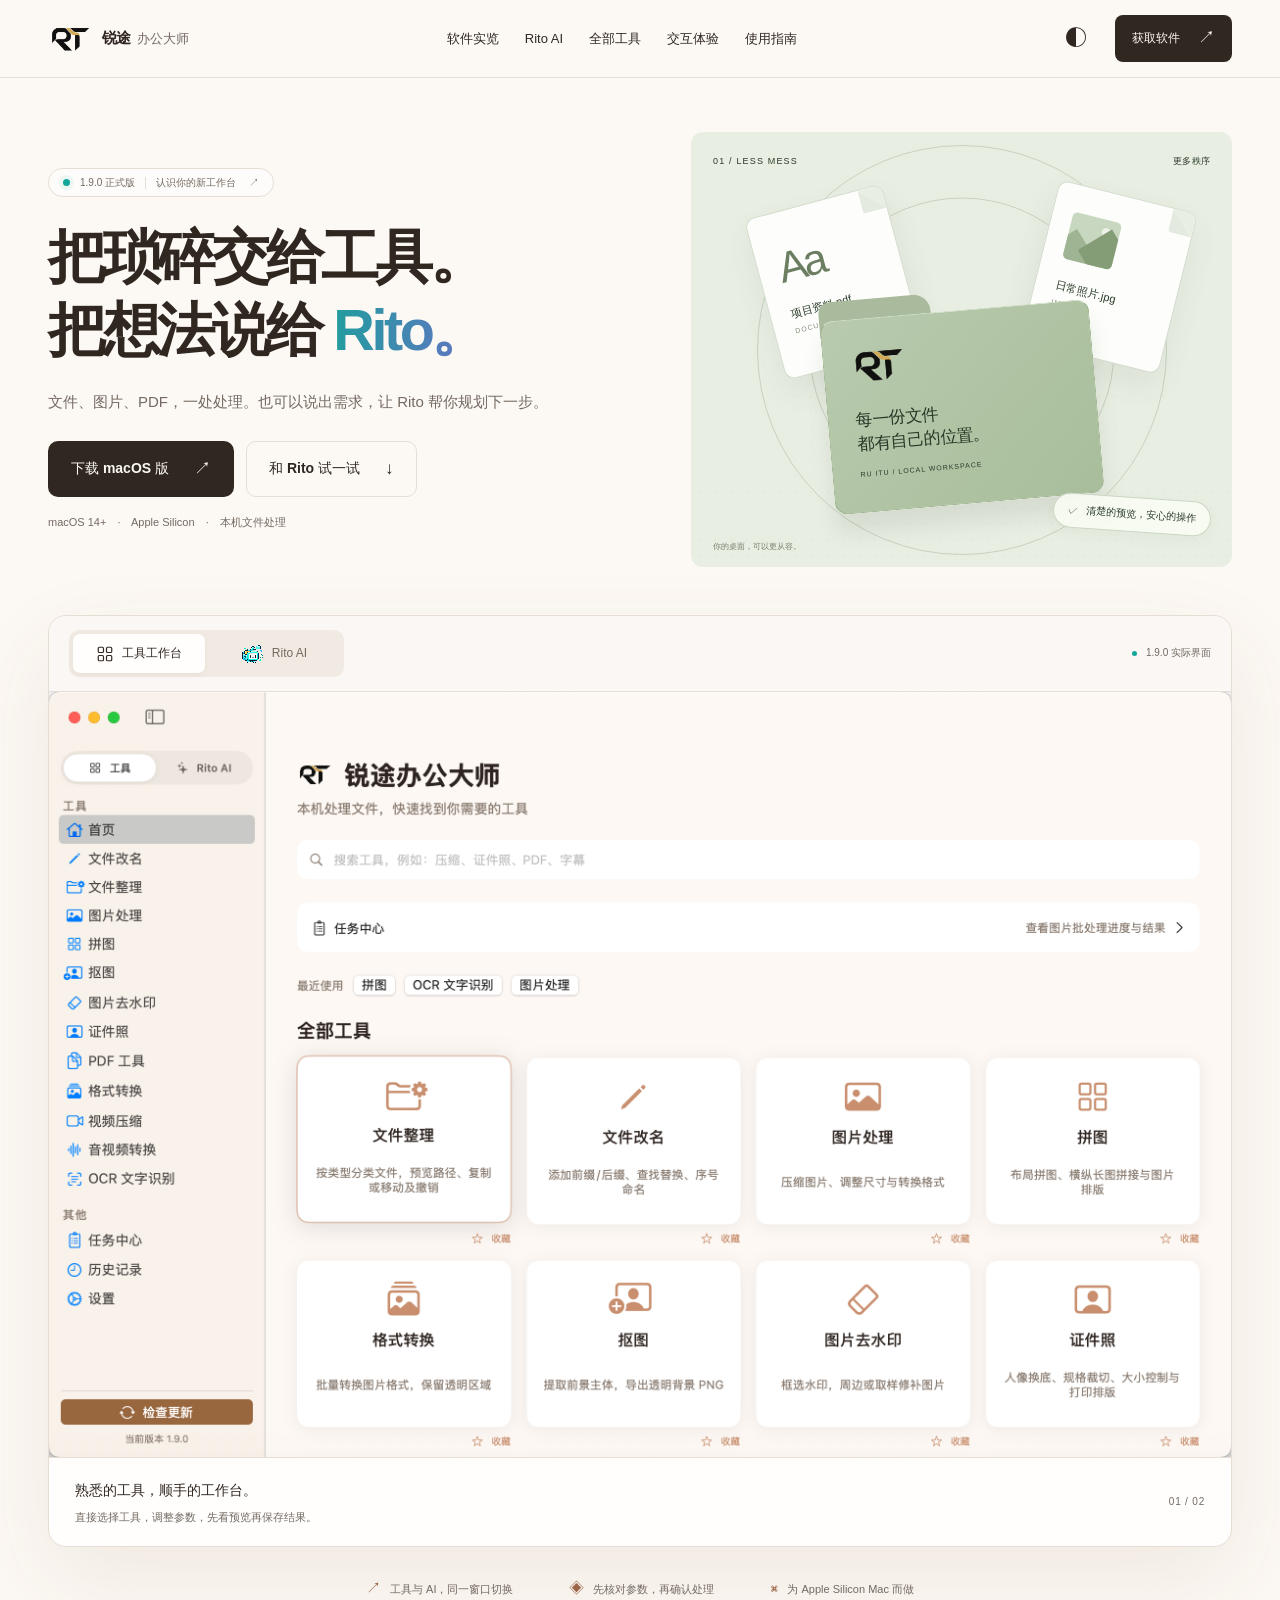
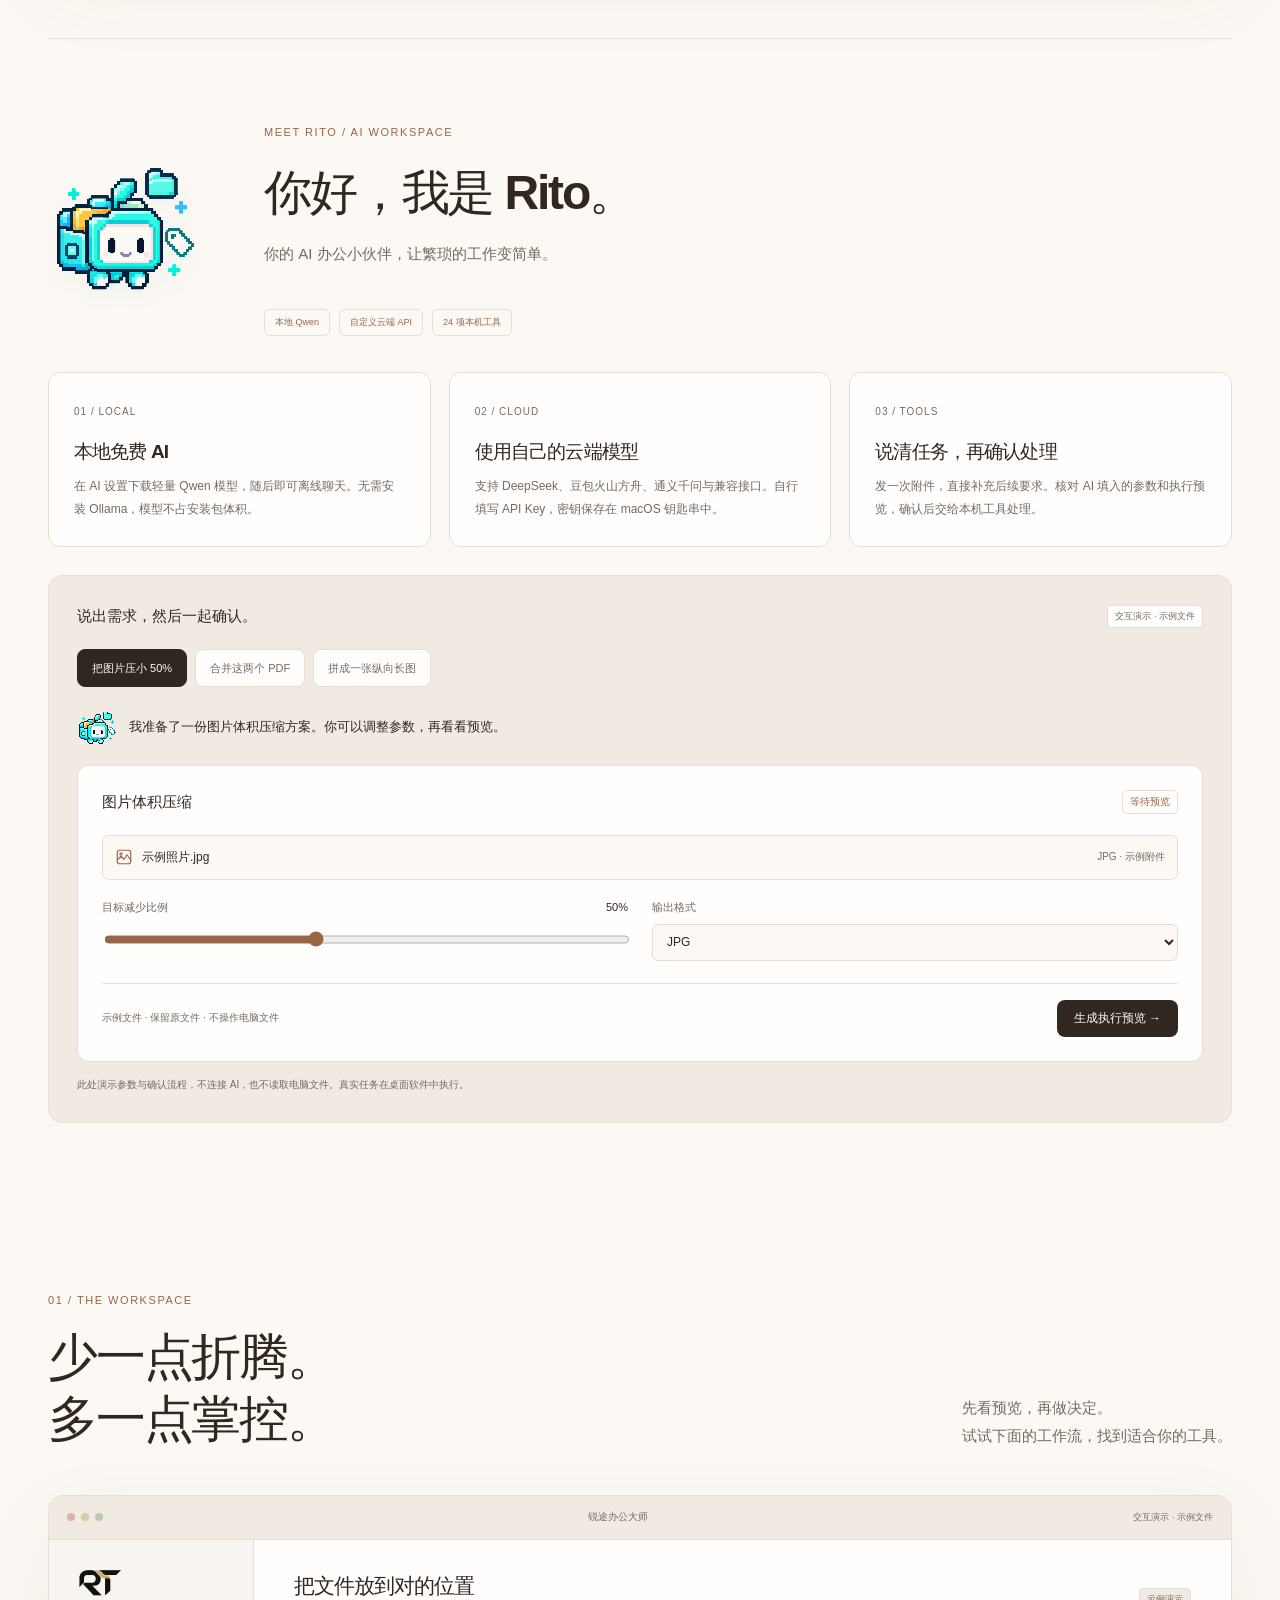
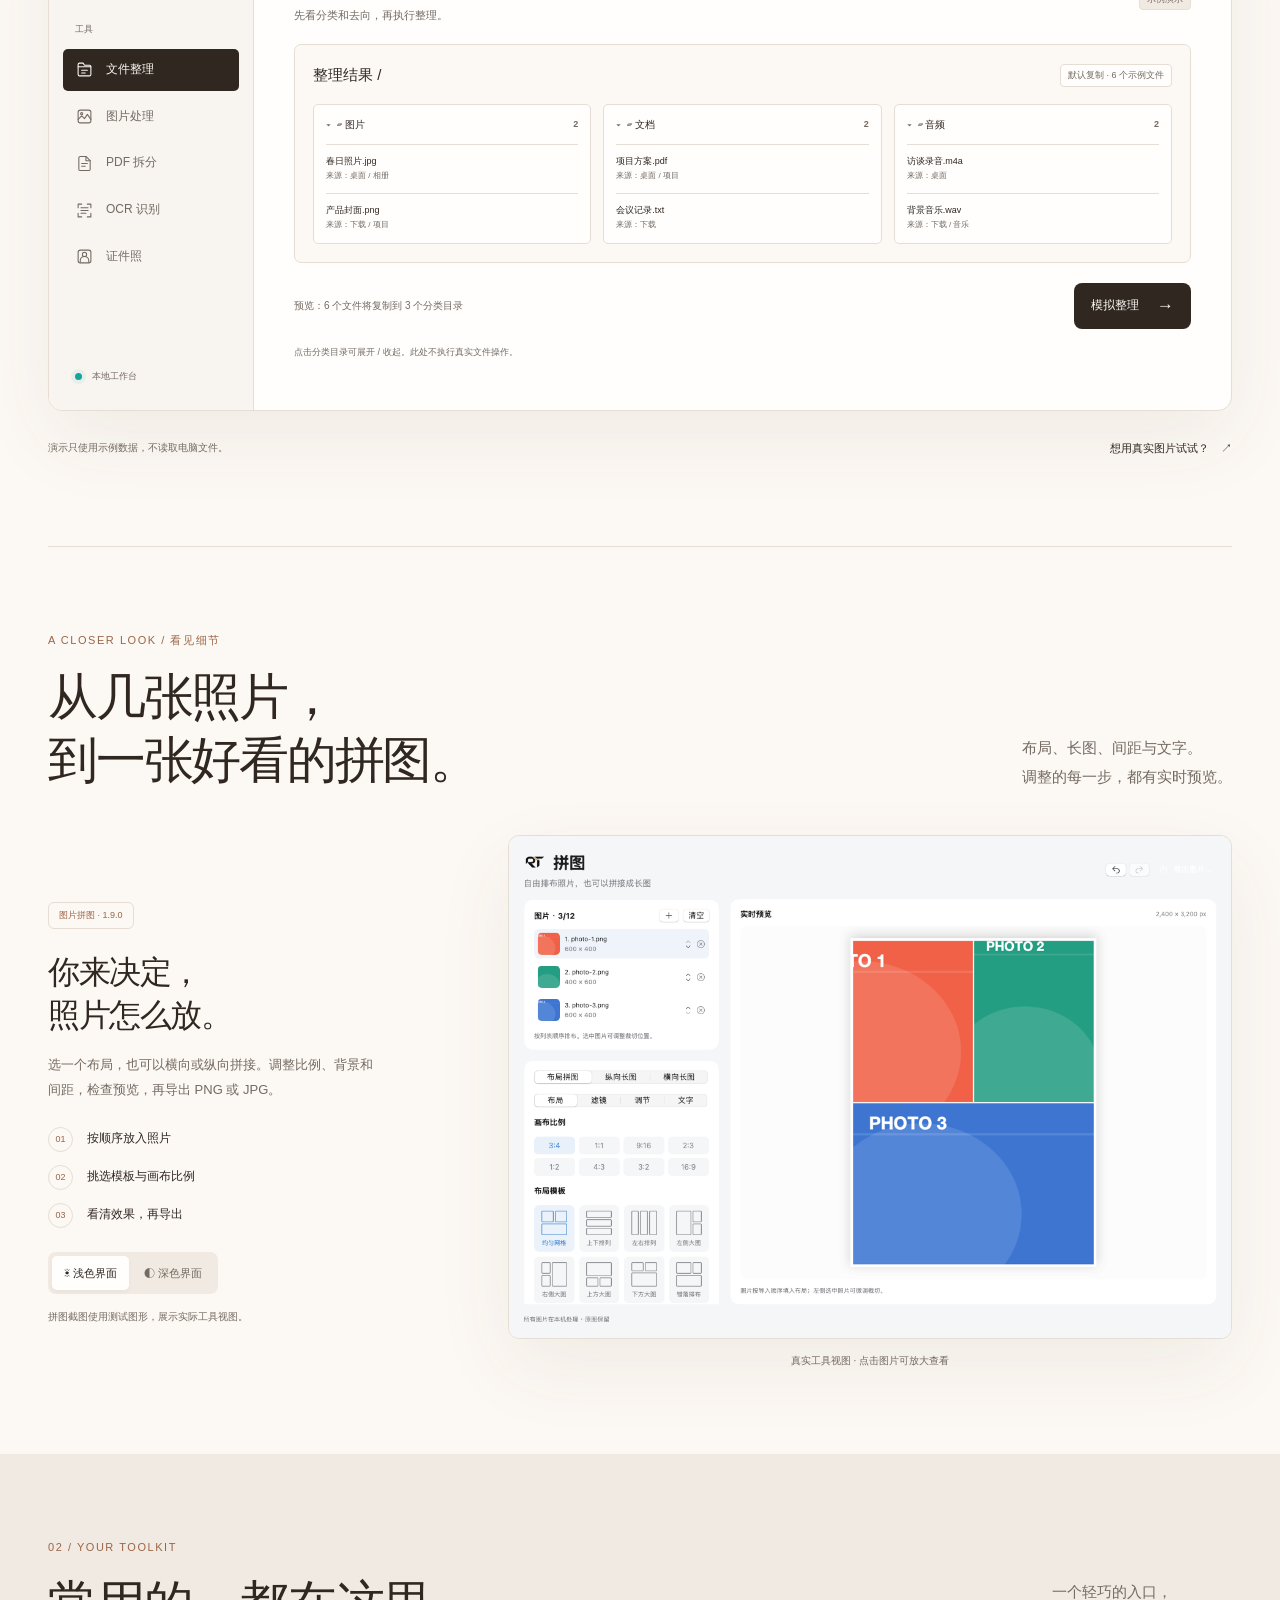
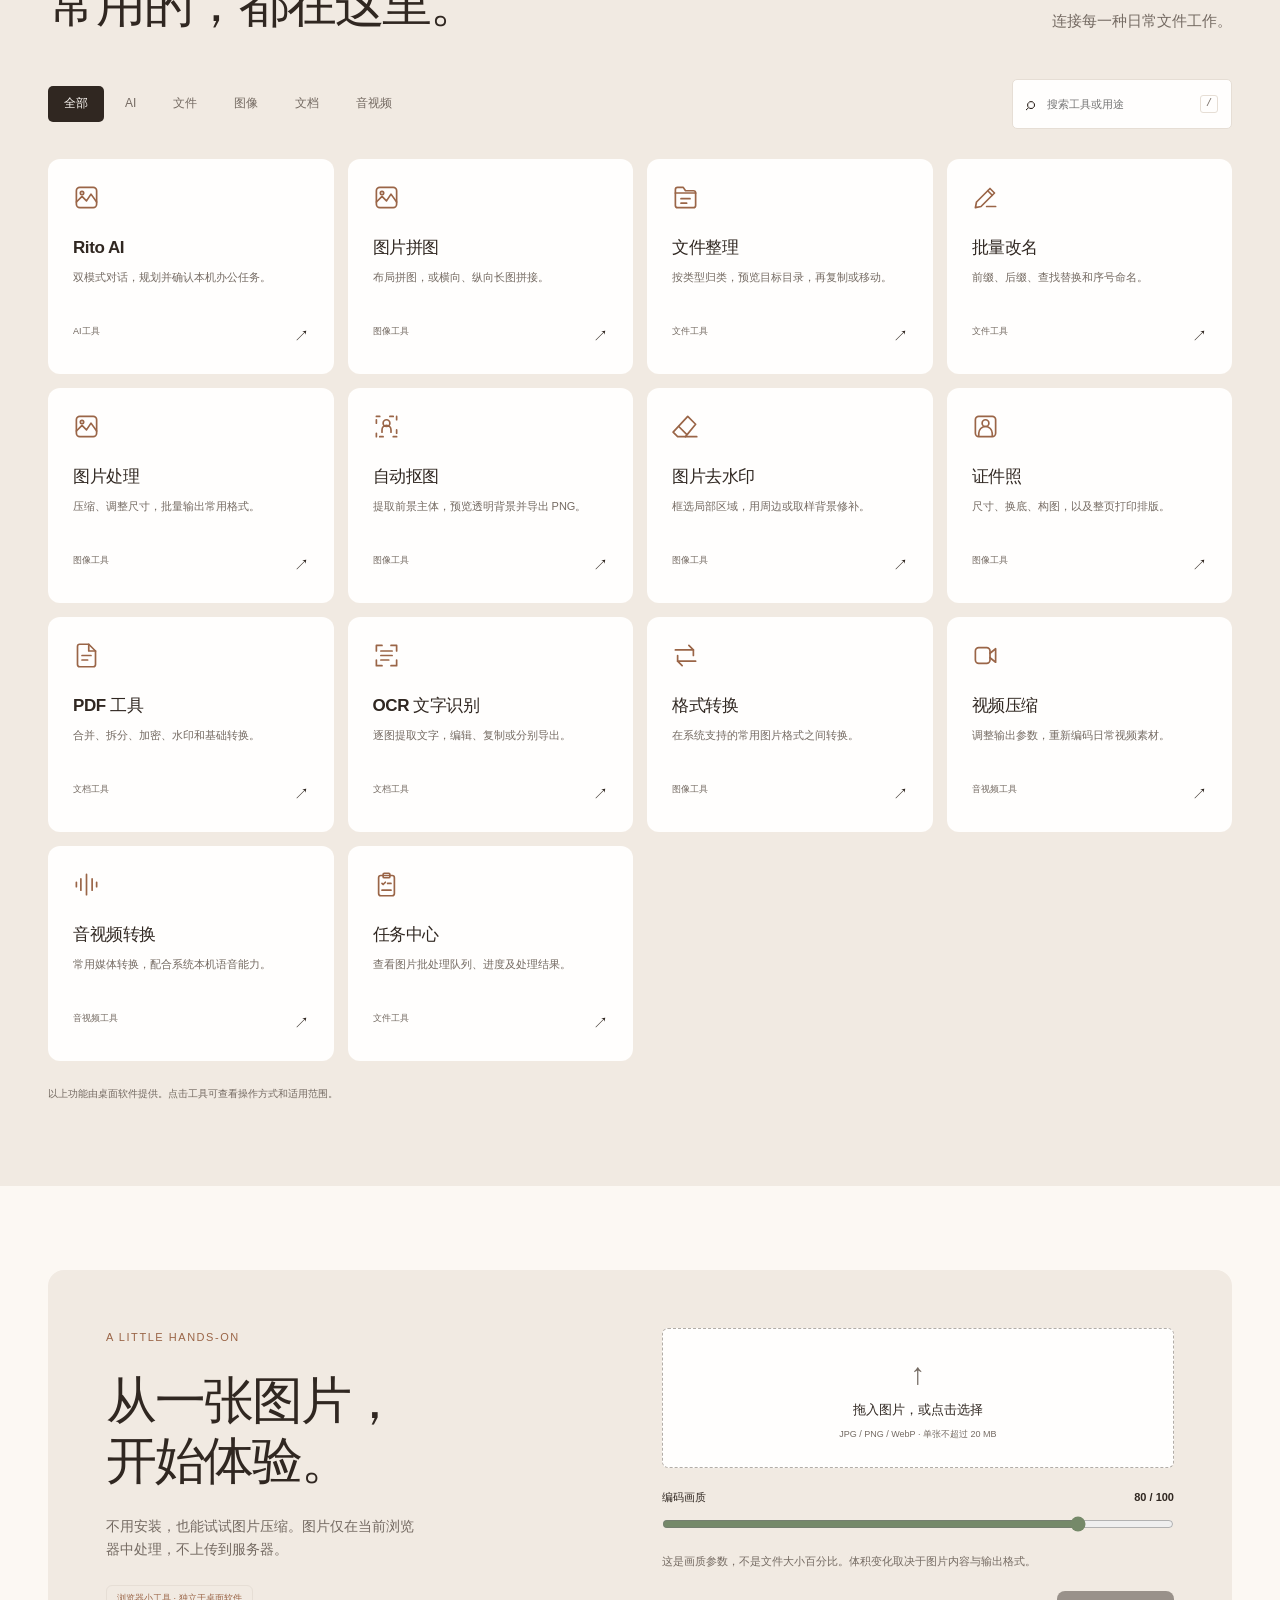
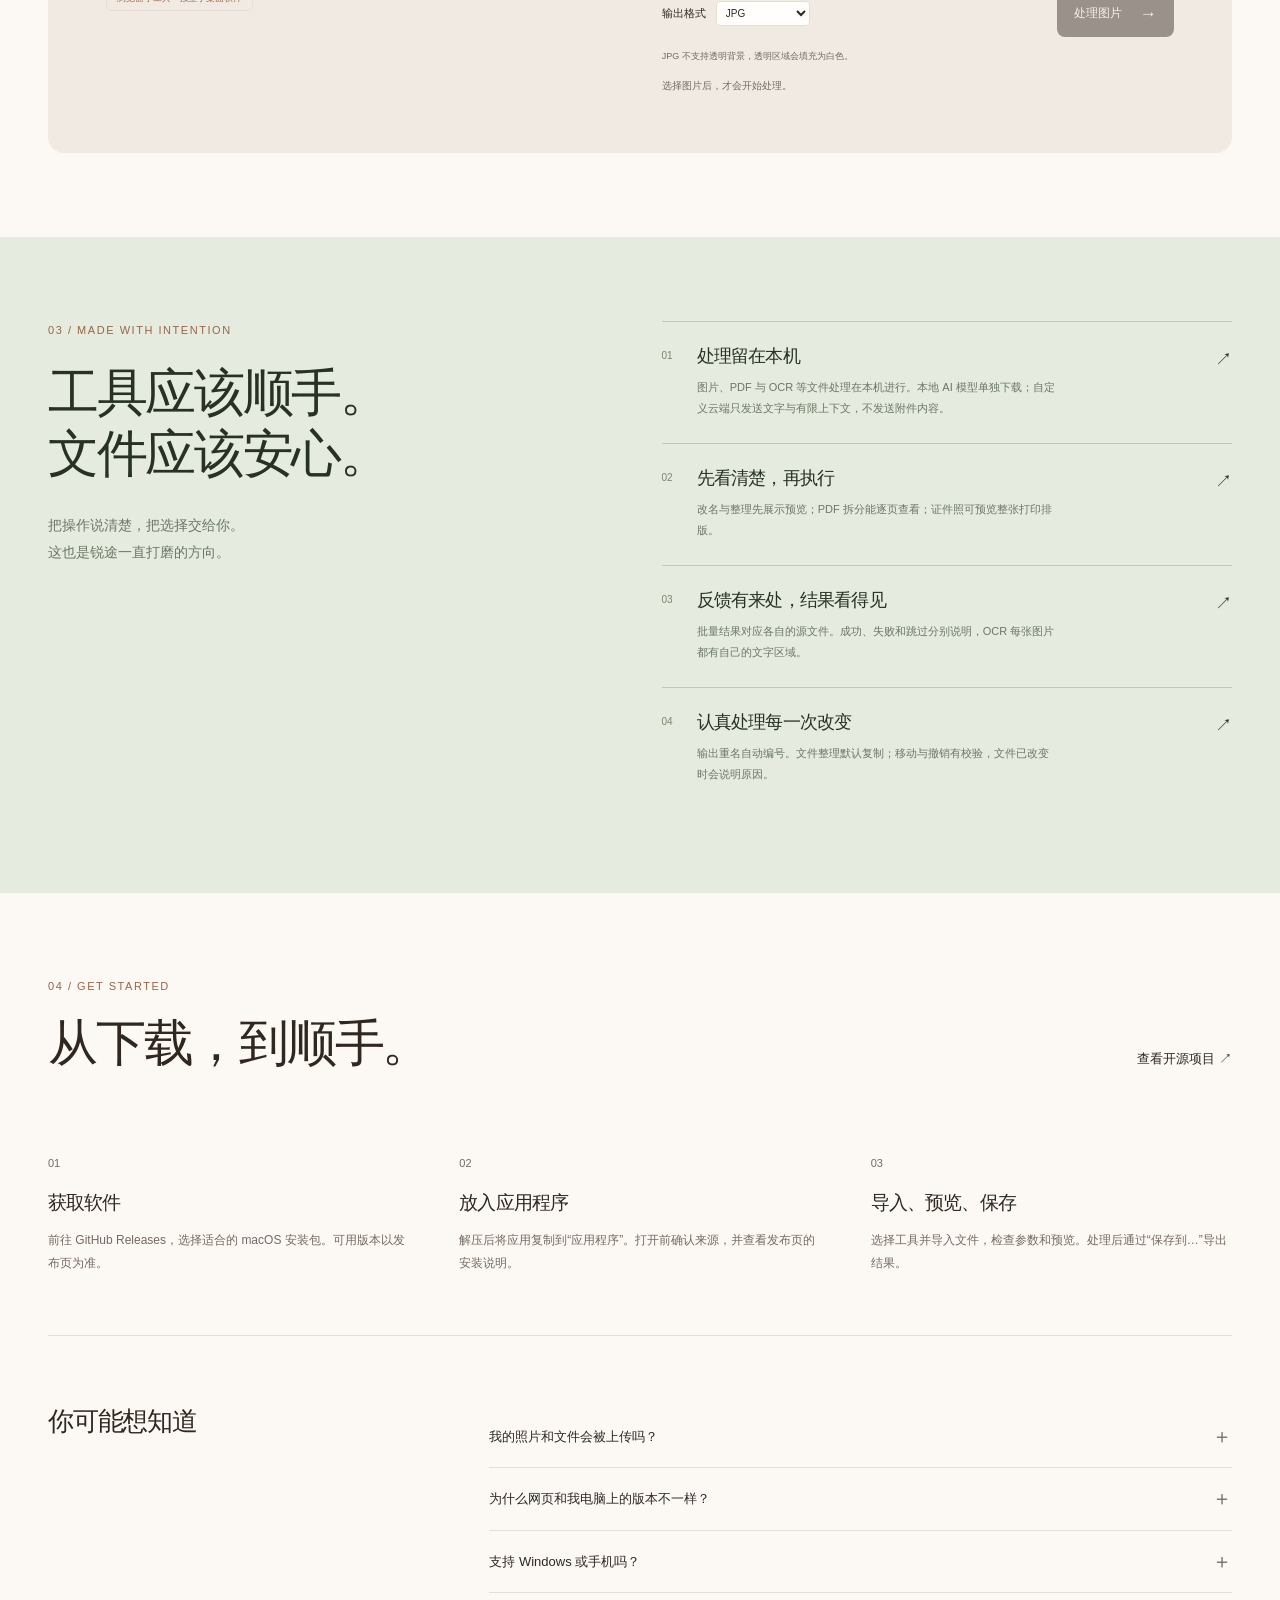
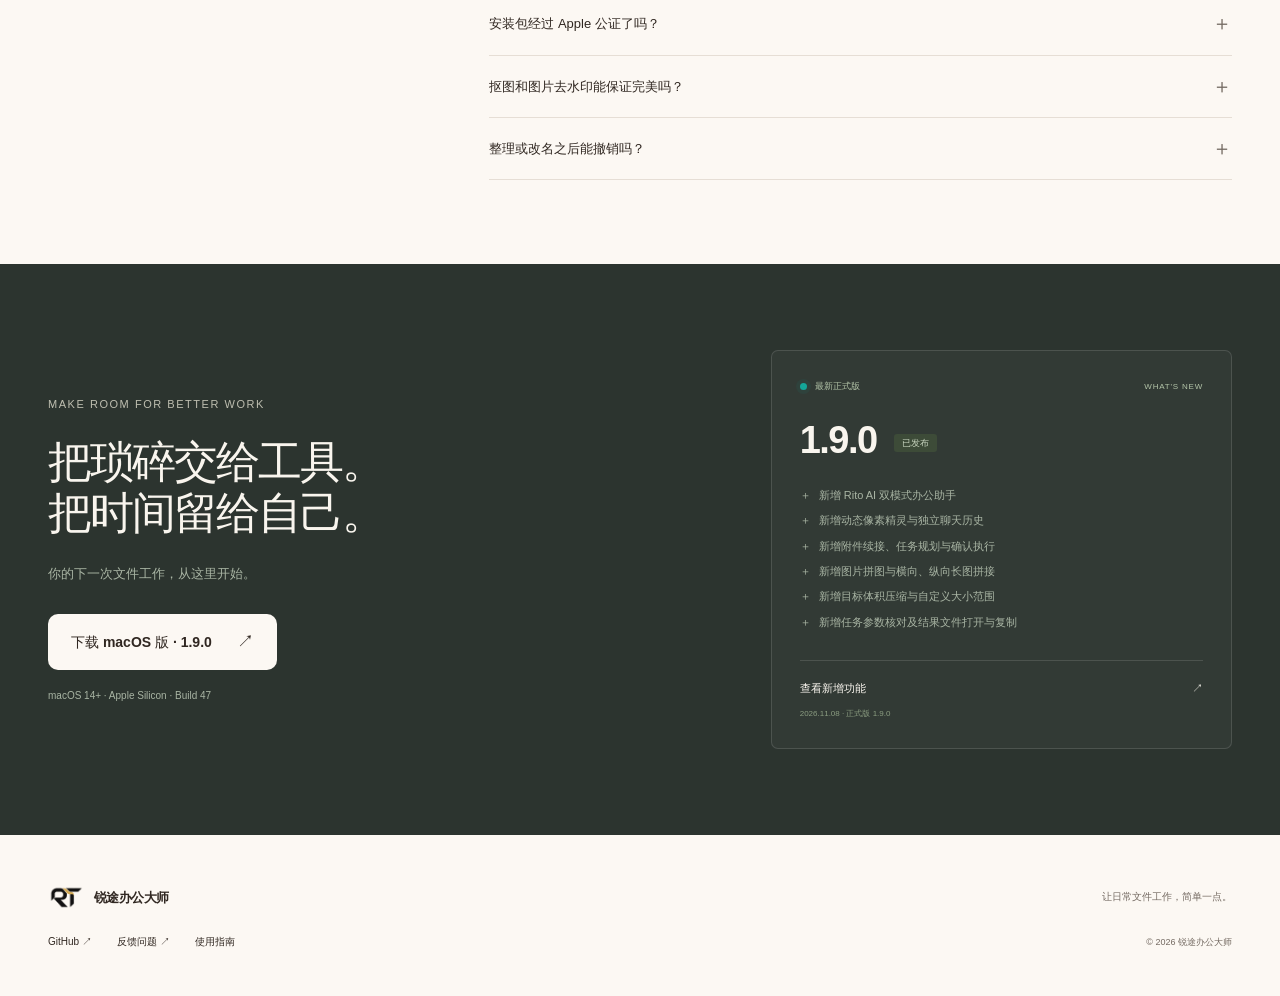
==== commit bf10a4f5: "Add real screenshots and interactive demos while preserving original artwork" ====
--- a/index.html
+++ b/index.html
@@ -3,34 +3,53 @@
 <head>
 <meta charset="UTF-8"><meta name="viewport" content="width=device-width, initial-scale=1">
 <meta name="description" content="锐途办公大师：macOS 本机文件工作台与 Rito AI 办公助手。用自然语言规划任务，核对参数与预览后处理文件。">
-<meta name="theme-color" content="#f6f6f2"><title>锐途办公大师 — 文件工具与 Rito AI，一起把工作变简单。</title>
-<link rel="canonical" href="https://rylanwei-creator.github.io/ruitu-office-master/"><meta property="og:title" content="锐途办公大师 — 文件工具与 Rito AI，一起把工作变简单。"><meta property="og:description" content="文件工具、Rito AI、拼图与本机任务执行。"><meta property="og:type" content="website"><meta property="og:url" content="https://rylanwei-creator.github.io/ruitu-office-master/"><link rel="icon" href="assets/app-icon.png"><link rel="stylesheet" href="style.css?v=1.9.0">
+<meta name="theme-color" content="#fcf8f3"><title>锐途办公大师 — 文件工具与 Rito AI，一起把工作变简单。</title>
+<link rel="canonical" href="https://rylanwei-creator.github.io/ruitu-office-master/"><meta property="og:title" content="锐途办公大师 — 文件工具与 Rito AI，一起把工作变简单。"><meta property="og:description" content="文件工具、Rito AI、拼图与本机任务执行。"><meta property="og:type" content="website"><meta property="og:url" content="https://rylanwei-creator.github.io/ruitu-office-master/"><link rel="icon" href="assets/app-icon.png"><link rel="stylesheet" href="style.css?v=1.9.0"><link rel="stylesheet" href="showcase.css?v=20261117.2">
 </head>
 <body>
 <a class="skip" href="#main">跳到主要内容</a>
-<header class="header"><a class="brand" href="#main" aria-label="锐途办公大师首页"><img src="assets/rt-logo.png" alt="RT"><span>锐途<span class="brand-sub">办公大师</span></span></a><nav aria-label="主导航"><a href="#rito">Rito AI</a><a href="#tools">全部工具</a><a href="#experience">交互体验</a><a href="#principles">为什么锐途</a><a href="#guide">使用指南</a></nav><div class="header-actions"><button class="icon-button" id="theme" aria-label="切换深色模式" title="切换外观">◐</button><a class="button small dark" href="#download">获取软件 <span>↗</span></a><button class="icon-button menu-toggle" aria-label="打开导航" aria-expanded="false">☰</button></div></header>
+<header class="header"><a class="brand" href="#main" aria-label="锐途办公大师首页"><img src="assets/rt-logo.png" alt="RT"><span>锐途<span class="brand-sub">办公大师</span></span></a><nav aria-label="主导航"><a href="#screenshots">软件实览</a><a href="#rito">Rito AI</a><a href="#tools">全部工具</a><a href="#experience">交互体验</a><a href="#guide">使用指南</a></nav><div class="header-actions"><button class="icon-button" id="theme" aria-label="切换深色模式" title="切换外观">◐</button><a class="button small dark" href="#download">获取软件 <span>↗</span></a><button class="icon-button menu-toggle" aria-label="打开导航" aria-expanded="false">☰</button></div></header>
 <main id="main">
-<section class="hero wrap">
-<div class="eyebrow"><span class="live-dot"></span> 锐途办公大师 1.9.0 · 正式版</div>
-<div class="hero-grid"><div><h1>工具在手，<br><span class="muted">Rito 在旁。</span></h1><p class="hero-description">熟悉的文件工具，加上会对话的办公小伙伴。<br>说出任务，核对方案，让本机工具完成处理。</p><div class="hero-actions"><a class="button dark" href="#download">获取锐途办公大师 <span>↗</span></a><a class="text-link" href="#experience">先体验一下 <span>↓</span></a></div><p class="hero-note">macOS 14+ <span>·</span> Apple Silicon · M 系列芯片</p></div>
-<div class="hero-art" aria-label="文件整理概念插画"><div class="art-orbit orbit-one"></div><div class="art-orbit orbit-two"></div><div class="art-label top-label"><span>01 / LESS MESS</span><span>更多秩序</span></div><div class="floating-file file-a"><span class="file-glyph">Aa</span><span>项目资料.pdf</span><i>DOCUMENT</i></div><div class="floating-file file-b"><span class="picture-glyph"><b></b></span><span>日常照片.jpg</span><i>IMAGE</i></div><div class="folder-object"><div class="folder-tab"></div><div class="folder-face"><img src="assets/rt-logo.png" alt=""><span>每一份文件<br>都有自己的位置。</span><b>RU ITU / LOCAL WORKSPACE</b></div></div><div class="art-pill"><span>✓</span> 清楚的预览，安心的操作</div><span class="art-corner">你的桌面，可以更从容。</span></div></div>
-<div class="hero-bottom"><span>一处完成日常文件工作</span><span>工具工作台 / Rito AI</span><a href="#tools" aria-label="探索全部工具">探索工具 <span>↘</span></a></div>
+<section class="hero wrap" aria-labelledby="hero-title">
+  <div class="hero-heading hero-grid"><div class="hero-message">
+    <a class="version-pill" href="#download"><span class="live-dot"></span> 1.9.0 正式版 <span class="version-divider"></span> 认识你的新工作台 <span aria-hidden="true">↗</span></a>
+    <h1 id="hero-title">把琐碎交给工具。<br>把想法说给 <span class="rito-word">Rito。</span></h1>
+    <p class="hero-description">文件、图片、PDF，一处处理。<br class="mobile-break">也可以说出需求，让 Rito 帮你规划下一步。</p>
+    <div class="hero-actions"><a class="button dark" href="#download">下载 macOS 版 <span aria-hidden="true">↗</span></a><a class="button outline" href="#rito-workflow">和 Rito 试一试 <span aria-hidden="true">↓</span></a></div>
+    <p class="hero-note">macOS 14+ <span>·</span> Apple Silicon <span>·</span> 本机文件处理</p>
+  </div>
+<div class="hero-art" aria-label="文件整理概念插画"><div class="art-orbit orbit-one"></div><div class="art-orbit orbit-two"></div><div class="art-label top-label"><span>01 / LESS MESS</span><span>更多秩序</span></div><div class="floating-file file-a"><span class="file-glyph">Aa</span><span>项目资料.pdf</span><i>DOCUMENT</i></div><div class="floating-file file-b"><span class="picture-glyph"><b></b></span><span>日常照片.jpg</span><i>IMAGE</i></div><div class="folder-object"><div class="folder-tab"></div><div class="folder-face"><img src="assets/rt-logo.png" alt=""><span>每一份文件<br>都有自己的位置。</span><b>RU ITU / LOCAL WORKSPACE</b></div></div><div class="art-pill"><span>✓</span> 清楚的预览，安心的操作</div><span class="art-corner">你的桌面，可以更从容。</span></div>
+</div>
+  <div class="product-showcase" id="screenshots">
+    <div class="showcase-toolbar"><div class="screen-switch" role="tablist" aria-label="切换软件界面"><button id="screen-tab-tools" role="tab" aria-selected="true" aria-controls="screen-panel-tools" tabindex="0" data-screen="tools"><svg class="mode-icon" viewBox="0 0 24 24" fill="none" stroke="currentColor" stroke-width="1.6" stroke-linejoin="round" aria-hidden="true"><rect x="3" y="3" width="7" height="7" rx="1.5"/><rect x="14" y="3" width="7" height="7" rx="1.5"/><rect x="3" y="14" width="7" height="7" rx="1.5"/><rect x="14" y="14" width="7" height="7" rx="1.5"/></svg><span class="mode-label">工具工作台</span></button><button id="screen-tab-rito" role="tab" aria-selected="false" aria-controls="screen-panel-rito" tabindex="-1" data-screen="rito"><img src="assets/rito-mascot.png" width="23" height="23" alt=""> Rito AI</button></div><span class="showcase-label"><span class="live-dot"></span> 1.9.0 实际界面</span></div>
+    <div class="screen-stage">
+      <div id="screen-panel-tools" role="tabpanel" aria-labelledby="screen-tab-tools" data-screen-panel="tools"><button class="screenshot-open" data-gallery-open="0" aria-label="放大查看工具工作台截图"><img src="assets/screenshot-tools.png" width="2412" height="1562" alt="锐途办公大师 1.9.0 工具首页，包含文件整理、改名、图片、拼图、PDF 与 OCR 等工具" fetchpriority="high" decoding="async"><span class="zoom-hint">查看大图 <span aria-hidden="true">↗</span></span></button></div>
+      <div id="screen-panel-rito" role="tabpanel" aria-labelledby="screen-tab-rito" data-screen-panel="rito" hidden><button class="screenshot-open" data-gallery-open="1" aria-label="放大查看 Rito AI 截图"><img src="assets/screenshot-rito.png" width="2412" height="1562" alt="Rito AI 真实欢迎页，展示像素精灵、独立聊天历史、常用任务入口和输入框" decoding="async"><span class="zoom-hint">查看大图 <span aria-hidden="true">↗</span></span></button></div>
+    </div>
+    <div class="showcase-caption" aria-live="polite"><div><strong id="screen-caption-title">熟悉的工具，顺手的工作台。</strong><p id="screen-caption-copy">直接选择工具，调整参数，先看预览再保存结果。</p></div><span class="screen-count" id="screen-count">01 / 02</span></div>
+  </div>
+  <div class="product-notes"><span><i aria-hidden="true">↗</i> 工具与 AI，同一窗口切换</span><span><i aria-hidden="true">◈</i> 先核对参数，再确认处理</span><span><i aria-hidden="true">⌘</i> 为 Apple Silicon Mac 而做</span></div>
 </section>
 <section class="section wrap" id="rito">
-<div class="rito-intro"><div class="rito-portrait"><img src="assets/rito-mascot.png" alt="青绿色像素精灵 Rito" width="230" height="230"></div><div><div class="eyebrow">MEET RITO / AI WORKSPACE</div><h2>你好，我是 Rito。</h2><p>你的 AI 办公小伙伴，让繁琐的工作变简单。</p><div class="rito-badges"><span class="pill">本地 Qwen</span><span class="pill">自定义云端 API</span><span class="pill">24 项本机工具</span></div></div></div>
+<div class="rito-intro"><div class="rito-portrait" tabindex="0" aria-label="和 Rito 打个招呼"><img src="assets/rito-mascot.png" alt="青绿色像素精灵 Rito" width="230" height="230"></div><div><div class="eyebrow">MEET RITO / AI WORKSPACE</div><h2>你好，我是 Rito。</h2><p>你的 AI 办公小伙伴，让繁琐的工作变简单。</p><div class="rito-badges"><span class="pill">本地 Qwen</span><span class="pill">自定义云端 API</span><span class="pill">24 项本机工具</span></div></div></div>
 <div class="rito-modes"><article><span>01 / LOCAL</span><h3>本地免费 AI</h3><p>在 AI 设置下载轻量 Qwen 模型，随后即可离线聊天。无需安装 Ollama，模型不占安装包体积。</p></article><article><span>02 / CLOUD</span><h3>使用自己的云端模型</h3><p>支持 DeepSeek、豆包火山方舟、通义千问与兼容接口。自行填写 API Key，密钥保存在 macOS 钥匙串中。</p></article><article><span>03 / TOOLS</span><h3>说清任务，再确认处理</h3><p>发一次附件，直接补充后续要求。核对 AI 填入的参数和执行预览，确认后交给本机工具处理。</p></article></div>
-<div class="rito-interaction"><div class="demo-toolbar"><strong>试试 Rito 的工作流</strong><span class="badge">交互演示 · 示例文件</span></div><div class="rito-prompts" role="group" aria-label="选择示例任务"><button data-rito="compress" class="demo-button">把图片压小 50%</button><button data-rito="pdf" class="demo-button">合并这两个 PDF</button><button data-rito="collage" class="demo-button">拼成一张纵向长图</button></div><div id="rito-demo" aria-live="polite"></div><p class="demo-note">此处演示参数与确认流程，不连接 AI，也不读取电脑文件。真实任务在桌面软件中执行。</p></div>
+<div class="rito-interaction" id="rito-workflow"><div class="demo-toolbar"><strong>说出需求，然后一起确认。</strong><span class="badge">交互演示 · 示例文件</span></div><div class="rito-prompts" role="group" aria-label="选择示例任务"><button data-rito="compress" class="demo-button" aria-pressed="true">把图片压小 50%</button><button data-rito="pdf" class="demo-button" aria-pressed="false">合并这两个 PDF</button><button data-rito="collage" class="demo-button" aria-pressed="false">拼成一张纵向长图</button></div><div id="rito-demo" aria-live="polite"></div><p class="demo-note">此处演示参数与确认流程，不连接 AI，也不读取电脑文件。真实任务在桌面软件中执行。</p></div>
 </section>
 <section class="experience section wrap" id="experience"><div class="section-heading"><div><div class="eyebrow">01 / THE WORKSPACE</div><h2>少一点折腾。<br>多一点掌控。</h2></div><p>先看预览，再做决定。<br>试试下面的工作流，找到适合你的工具。</p></div>
 <div class="app-window"><div class="window-bar"><div class="traffic"><i></i><i></i><i></i></div><span>锐途办公大师</span><span class="demo-label">交互演示 · 示例文件</span></div><div class="workspace"><aside class="app-sidebar"><img src="assets/rt-logo.png" alt="RT"><p>工具</p><div id="demo-tabs" role="tablist" aria-label="演示工具"></div><div class="sidebar-bottom"><span class="live-dot"></span> 本地工作台</div></aside><div class="demo-area" id="demo-area" role="tabpanel" aria-live="polite"></div></div></div><div class="experience-caption"><span>演示只使用示例数据，不读取电脑文件。</span><a class="text-link" href="#browser-tool">想用真实图片试试？ <span>↗</span></a></div>
 </section>
+<section class="section wrap collage-story" id="gallery" aria-labelledby="gallery-title">
+  <div class="section-heading"><div><div class="eyebrow">A CLOSER LOOK / 看见细节</div><h2 id="gallery-title">从几张照片，<br>到一张好看的拼图。</h2></div><p>布局、长图、间距与文字。<br>调整的每一步，都有实时预览。</p></div>
+  <div class="gallery-layout"><div class="gallery-copy"><span class="pill">图片拼图 · 1.9.0</span><h3>你来决定，<br>照片怎么放。</h3><p>选一个布局，也可以横向或纵向拼接。调整比例、背景和间距，检查预览，再导出 PNG 或 JPG。</p><ul><li><span>01</span> 按顺序放入照片</li><li><span>02</span> 挑选模板与画布比例</li><li><span>03</span> 看清效果，再导出</li></ul><div class="gallery-theme" role="group" aria-label="查看拼图界面外观"><button data-gallery-theme="light" aria-pressed="true">☀ 浅色界面</button><button data-gallery-theme="dark" aria-pressed="false">◐ 深色界面</button></div><p class="gallery-disclosure">拼图截图使用测试图形，展示实际工具视图。</p></div><figure class="gallery-figure"><button class="screenshot-open" id="collage-zoom" data-gallery-open="2" aria-label="放大查看拼图工具截图"><img id="collage-screenshot" src="assets/screenshot-collage-light.png" width="1180" height="820" loading="lazy" alt="拼图工具浅色界面，左侧设置比例和模板，右侧实时展示三张测试图片的拼图"><span class="zoom-hint">查看大图 <span aria-hidden="true">↗</span></span></button><figcaption>真实工具视图 · 点击图片可放大查看</figcaption></figure></div>
+</section>
 <section class="section tools-section" id="tools"><div class="wrap"><div class="section-heading"><div><div class="eyebrow">02 / YOUR TOOLKIT</div><h2>常用的，都在这里。</h2></div><p>一个轻巧的入口，<br>连接每一种日常文件工作。</p></div><div class="tool-controls"><div class="filter-tabs" id="filters" role="group" aria-label="筛选工具"></div><label class="search"><span>⌕</span><input id="tool-search" type="search" placeholder="搜索工具或用途" aria-label="搜索工具或用途"><kbd>/</kbd></label></div><div class="tool-grid" id="tool-grid"></div><p class="empty-search" id="empty-search" hidden>没有找到对应工具，试试“图片”“文字”或“整理”。</p><p class="tools-note">以上功能由桌面软件提供。点击工具可查看操作方式和适用范围。</p></div></section>
-<section class="section wrap" id="browser-tool"><div class="browser-lab"><div class="lab-copy"><div class="eyebrow">A LITTLE HANDS-ON</div><h2>从一张图片，<br>开始体验。</h2><p>不用安装，也能试试图片压缩。图片仅在当前浏览器中处理，不上传到服务器。</p><span class="pill">浏览器小工具 · 独立于桌面软件</span></div><div class="lab-work"><label class="upload-zone" id="upload-zone"><input id="image-file" type="file" accept="image/jpeg,image/png,image/webp"><span class="upload-icon">↑</span><strong>拖入图片，或点击选择</strong><small>JPG / PNG / WebP · 单张不超过 20 MB</small></label><div class="lab-settings"><label for="quality">输出质量 <strong id="quality-value">80%</strong></label><input id="quality" type="range" min="10" max="95" value="80"><div class="lab-row"><label>输出格式 <select id="output-format" aria-label="输出格式"><option value="image/jpeg">JPG</option><option value="image/webp">WebP</option><option value="image/png">PNG（无损）</option></select></label><button class="button dark small" id="compress" disabled>处理图片 <span>→</span></button></div><p id="format-hint">JPG 不支持透明背景，透明区域会填充为白色。</p></div><div class="lab-result" id="lab-result" hidden><img id="lab-preview" alt="处理后的图片预览"><div><strong id="lab-filename"></strong><p id="lab-size"></p><a class="button small outline" id="lab-download" download>下载结果 ↓</a></div></div><p id="lab-status" role="status" aria-live="polite">选择图片后，才会开始处理。</p></div></div></section>
+<section class="section wrap" id="browser-tool"><div class="browser-lab"><div class="lab-copy"><div class="eyebrow">A LITTLE HANDS-ON</div><h2>从一张图片，<br>开始体验。</h2><p>不用安装，也能试试图片压缩。图片仅在当前浏览器中处理，不上传到服务器。</p><span class="pill">浏览器小工具 · 独立于桌面软件</span></div><div class="lab-work"><label class="upload-zone" id="upload-zone"><input id="image-file" type="file" accept="image/jpeg,image/png,image/webp"><span class="upload-icon">↑</span><strong>拖入图片，或点击选择</strong><small>JPG / PNG / WebP · 单张不超过 20 MB</small></label><div class="lab-settings"><label for="quality">编码画质 <strong id="quality-value">80 / 100</strong></label><input id="quality" type="range" min="10" max="95" value="80" aria-describedby="quality-hint"><p id="quality-hint" class="quality-hint">这是画质参数，不是文件大小百分比。体积变化取决于图片内容与输出格式。</p><div class="lab-row"><label>输出格式 <select id="output-format" aria-label="输出格式"><option value="image/jpeg">JPG</option><option value="image/webp">WebP</option><option value="image/png">PNG（无损）</option></select></label><button class="button dark small" id="compress" disabled>处理图片 <span>→</span></button></div><p id="format-hint">JPG 不支持透明背景，透明区域会填充为白色。</p></div><div class="lab-result" id="lab-result" hidden><img id="lab-preview" alt="处理后的图片预览"><div><strong id="lab-filename"></strong><p id="lab-size"></p><p id="lab-settings-used"></p><a class="button small outline" id="lab-download" download>下载结果 ↓</a></div></div><p id="lab-status" role="status" aria-live="polite">选择图片后，才会开始处理。</p></div></div></section>
 <section class="section principles" id="principles"><div class="wrap principles-grid"><div><div class="eyebrow">03 / MADE WITH INTENTION</div><h2>工具应该顺手。<br>文件应该安心。</h2><p class="principles-intro">把操作说清楚，把选择交给你。<br>这也是锐途一直打磨的方向。</p></div><div class="principle-list"><article><span>01</span><div><h3>处理留在本机</h3><p>图片、PDF 与 OCR 等文件处理在本机进行。本地 AI 模型单独下载；自定义云端只发送文字与有限上下文，不发送附件内容。</p></div><i>↗</i></article><article><span>02</span><div><h3>先看清楚，再执行</h3><p>改名与整理先展示预览；PDF 拆分能逐页查看；证件照可预览整张打印排版。</p></div><i>↗</i></article><article><span>03</span><div><h3>反馈有来处，结果看得见</h3><p>批量结果对应各自的源文件。成功、失败和跳过分别说明，OCR 每张图片都有自己的文字区域。</p></div><i>↗</i></article><article><span>04</span><div><h3>认真处理每一次改变</h3><p>输出重名自动编号。文件整理默认复制；移动与撤销有校验，文件已改变时会说明原因。</p></div><i>↗</i></article></div></div></section>
 <section class="section wrap" id="guide"><div class="section-heading"><div><div class="eyebrow">04 / GET STARTED</div><h2>从下载，到顺手。</h2></div><a class="text-link" href="https://github.com/rylanwei-creator/ruitu-office-master" target="_blank" rel="noopener">查看开源项目 ↗</a></div><div class="steps"><article><span>01</span><h3>获取软件</h3><p>前往 GitHub Releases，选择适合的 macOS 安装包。可用版本以发布页为准。</p></article><article><span>02</span><h3>放入应用程序</h3><p>解压后将应用复制到“应用程序”。打开前确认来源，并查看发布页的安装说明。</p></article><article><span>03</span><h3>导入、预览、保存</h3><p>选择工具并导入文件，检查参数和预览。处理后通过“保存到…”导出结果。</p></article></div><div class="faq-layout"><h3>你可能想知道</h3><div class="faqs"><details><summary>我的照片和文件会被上传吗？<span>＋</span></summary><p>图片、PDF、OCR 等文件处理在本机完成。本地 AI 下载后可离线对话；自定义云端发送文字与有限上下文，不发送附件内容或文件名。网页图片小工具同样只在浏览器内处理。</p></details><details><summary>为什么网页和我电脑上的版本不一样？<span>＋</span></summary><p>官网提供 1.9.0 正式版，适用于 macOS 14 及以上的 Apple Silicon Mac。可在软件内检查更新；下载新版本后替换旧应用。</p></details><details><summary>支持 Windows 或手机吗？<span>＋</span></summary><p>目前桌面软件支持 macOS 14 及以上，没有 Windows、iOS 或 Android 版本。官网可在手机浏览，也可以使用网页图片小工具。</p></details><details><summary>安装包经过 Apple 公证了吗？<span>＋</span></summary><p>当前开发构建使用 ad-hoc 签名，尚未完成 Developer ID 签名与 Apple 公证。请核对发布说明和来源。官网不会建议你关闭系统安全设置。</p></details><details><summary>抠图和图片去水印能保证完美吗？<span>＋</span></summary><p>抠图使用系统前景分割，复杂背景、发丝和透明物体需要人工检查，目前支持框选清除残留背景。图片去水印提供周边插值及取样修补，适合简单背景，无法保证恢复被遮住的真实细节。</p></details><details><summary>整理或改名之后能撤销吗？<span>＋</span></summary><p>改名提供撤销上次操作；文件整理在本机保存日志，可校验后尝试撤销。文件被修改、原位置被占用等情况会阻止相应撤销。复制会额外占用磁盘，移动会改变文件路径。</p></details></div></div></section>
 <section class="download-section" id="download"><div class="wrap download-grid"><div><div class="eyebrow">MAKE ROOM FOR BETTER WORK</div><h2>把琐碎交给工具。<br>把时间留给自己。</h2><p>你的下一次文件工作，从这里开始。</p><a class="button light" href="https://github.com/rylanwei-creator/ruitu-office-master/releases/download/v1.9.0/RuituOfficeMaster_1.9.0_AppleSilicon.zip" target="_blank" rel="noopener">下载 macOS 版 · 1.9.0 <span>↗</span></a><p class="download-note">macOS 14+ · Apple Silicon · Build 47</p></div><div class="release-card"><div class="release-top"><span class="live-dot"></span> 最新正式版 <span>WHAT'S NEW</span></div><h3>1.9.0 <span>已发布</span></h3><ul><li>新增 Rito AI 双模式办公助手</li><li>新增动态像素精灵与独立聊天历史</li><li>新增附件续接、任务规划与确认执行</li><li>新增图片拼图与横向、纵向长图拼接</li><li>新增目标体积压缩与自定义大小范围</li><li>新增任务参数核对及结果文件打开与复制</li></ul><a href="https://github.com/rylanwei-creator/ruitu-office-master/releases/tag/v1.9.0" target="_blank" rel="noopener">查看新增功能 <span>↗</span></a><small>2026.11.08 · 正式版 1.9.0</small></div></div></section>
 </main>
 <footer class="wrap"><a class="brand" href="#main"><img src="assets/rt-logo.png" alt="RT"><span>锐途办公大师</span></a><p>让日常文件工作，简单一点。</p><div><a href="https://github.com/rylanwei-creator/ruitu-office-master" target="_blank" rel="noopener">GitHub ↗</a><a href="https://github.com/rylanwei-creator/ruitu-office-master/issues" target="_blank" rel="noopener">反馈问题 ↗</a><a href="#guide">使用指南</a></div><span class="copyright">© 2026 锐途办公大师</span></footer>
 <dialog id="tool-dialog"><div class="dialog-top"><span>工具指南</span><button class="icon-button" id="close-dialog" aria-label="关闭工具指南">×</button></div><div id="dialog-content"></div></dialog>
-<div class="toast" id="toast" role="status" aria-live="polite"></div><script src="app.js?v=1.9.0"></script>
+<dialog id="screenshot-dialog" class="screenshot-dialog" aria-labelledby="screenshot-title"><div class="lightbox-header"><div><span id="screenshot-position">01 / 04</span><h2 id="screenshot-title">工具工作台</h2></div><button id="close-screenshot" class="icon-button" aria-label="关闭截图预览">×</button></div><div class="lightbox-body"><img id="lightbox-image" alt=""></div><div class="lightbox-footer"><button id="previous-screenshot" class="demo-button" aria-label="上一张截图">← 上一张</button><p id="lightbox-caption"></p><button id="next-screenshot" class="demo-button" aria-label="下一张截图">下一张 →</button></div></dialog>
+<div class="toast" id="toast" role="status" aria-live="polite"></div><script src="app.js?v=20261117.2"></script><script src="showcase.js?v=20261117.2"></script>
 </body></html>
--- a/showcase.css
+++ b/showcase.css
@@ -0,0 +1,26 @@
+/* Product-led presentation for the 1.9.0 desktop release. */
+body{--bg:#fcf8f3;--surface:#fffefd;--soft:#f1eae2;--text:#302721;--muted:#746a62;--line:#e6ded5;--accent:#d9baa4;--accent-dark:#9a6547;--shadow:0 28px 80px #5c413312;font-size:15px}
+body.dark-mode{--bg:#191b1c;--surface:#222526;--soft:#2c3031;--text:#f2ebe4;--muted:#b4aaa0;--line:#3b3e3e;--accent:#b99579;--accent-dark:#e2b898;--shadow:0 28px 80px #0004}
+html{scroll-padding-top:100px}h1,h2,h3{letter-spacing:-.045em}a,button{touch-action:manipulation}
+button:focus-visible,a:focus-visible,input:focus-visible,select:focus-visible,[tabindex]:focus-visible{outline:3px solid #12a69e;outline-offset:4px}
+.header{height:78px;background:color-mix(in srgb,var(--bg) 92%,transparent)}.header nav{gap:26px}.header nav a{transition:color .18s}.header nav a:hover{color:var(--accent-dark)}.button{border-radius:10px;padding:13px 22px}.button.dark{background:var(--text);color:var(--bg)}.button.outline{background:transparent}.button.small{border-radius:8px}.live-dot{background:#14a699;box-shadow:0 0 0 4px #14a69912}
+.hero{padding-top:54px}.hero-heading{text-align:center;margin:auto}.hero-heading h1{font-size:clamp(48px,5.8vw,80px);line-height:1.2;letter-spacing:-.06em;font-weight:600;margin:26px auto 0}.rito-word{background:linear-gradient(95deg,#219d9e,#6870c7);background-clip:text;-webkit-background-clip:text;color:transparent}.version-pill{display:inline-flex;align-items:center;gap:10px;padding:6px 14px;border:1px solid var(--line);border-radius:100px;color:var(--muted);font-size:11px;line-height:1.5;background:color-mix(in srgb,var(--surface) 75%,transparent)}.version-pill>span:last-child{margin-left:3px}.version-divider{height:12px;width:1px;background:var(--line)}.hero .hero-description{font-size:16px;line-height:1.9;margin-top:21px;color:var(--muted)}.hero .hero-actions{justify-content:center;gap:12px;margin-top:24px}.hero-note{font-size:11px;margin-top:16px}.mobile-break{display:none}
+.product-showcase{margin-top:44px;border:1px solid var(--line);border-radius:18px;background:var(--surface);box-shadow:0 32px 90px #6a493315;overflow:hidden;scroll-margin-top:100px}.dark-mode .product-showcase{box-shadow:var(--shadow)}.showcase-toolbar{display:flex;align-items:center;justify-content:space-between;gap:16px;padding:14px 20px;border-bottom:1px solid var(--line);background:color-mix(in srgb,var(--surface) 65%,var(--soft))}.screen-switch{display:flex;align-items:center;gap:3px;padding:4px;background:var(--soft);border-radius:10px}.screen-switch button{display:flex;align-items:center;justify-content:center;gap:8px;border:0;background:transparent;color:var(--muted);border-radius:7px;padding:8px 18px;font-size:12px;min-width:132px;line-height:23px;transition:color .18s,background .18s,box-shadow .18s}.screen-switch button[aria-selected=true]{color:var(--text);background:var(--surface);box-shadow:0 2px 7px #0000000b}.screen-switch button>span{font-size:18px}.screen-switch img{object-fit:contain;image-rendering:pixelated}.showcase-label{display:flex;align-items:center;gap:9px;color:var(--muted);font-size:10px}.showcase-label .live-dot{width:5px;height:5px;box-shadow:none}.screen-stage{background:#fcf8f3;aspect-ratio:2412/1562;overflow:hidden}.screen-stage [role=tabpanel]{height:100%}.screenshot-open{display:block;position:relative;width:100%;padding:0;border:0;background:transparent;color:var(--text);cursor:zoom-in;text-align:inherit}.screenshot-open>img{display:block;width:100%;height:auto}.screen-stage .screenshot-open{height:100%}.screen-stage .screenshot-open>img{height:100%;object-fit:contain}.zoom-hint{position:absolute;right:18px;bottom:18px;display:flex;align-items:center;gap:16px;background:#302721e8;color:#fff8f0;border:1px solid #ffffff25;border-radius:8px;padding:8px 12px;font-size:10px;box-shadow:0 4px 12px #0001;opacity:0;transform:translateY(4px);transition:opacity .2s,transform .2s}.screenshot-open:hover .zoom-hint,.screenshot-open:focus-visible .zoom-hint{opacity:1;transform:none}.showcase-caption{display:flex;align-items:center;justify-content:space-between;padding:20px 26px;border-top:1px solid var(--line);gap:16px}.showcase-caption strong{font-size:14px;font-weight:550}.showcase-caption p{color:var(--muted);font-size:11px;margin-top:5px}.screen-count{font-size:10px;font-variant-numeric:tabular-nums;letter-spacing:.08em;color:var(--muted);flex:none}.product-notes{display:flex;justify-content:center;align-items:center;gap:56px;padding:29px 0 37px;border-bottom:1px solid var(--line);font-size:11px;color:var(--muted)}.product-notes>span{display:flex;align-items:center;gap:9px}.product-notes i{font-style:normal;color:var(--accent-dark);font-size:15px}
+.section{padding-block:84px}.section-heading h2{font-size:clamp(34px,4vw,50px);line-height:1.25}.eyebrow{color:var(--accent-dark);font-weight:500;letter-spacing:.14em}.rito-intro{gap:44px;margin-bottom:36px}.rito-intro h2{font-size:48px}.rito-portrait{background:transparent;padding:12px 22px 12px 0;border-radius:20px;cursor:default}.rito-portrait img{width:150px;height:150px;filter:drop-shadow(0 10px 8px #0b87700a)}.rito-portrait:hover img,.rito-portrait:focus-visible img{animation:rito-greeting .65s ease-out 1}.rito-badges{margin-top:18px}.pill{border-color:var(--line);color:var(--accent-dark);border-radius:6px}.rito-modes{gap:18px}.rito-modes article{padding:25px;border-radius:12px}.rito-modes h3{font-size:19px}.rito-modes p{font-size:12px}.rito-interaction{padding:28px;background:var(--soft);border-color:var(--line);border-radius:14px;scroll-margin-top:104px}.demo-toolbar{display:flex;justify-content:space-between;align-items:center;gap:14px;font-size:15px}.demo-toolbar .badge{background:var(--surface);color:var(--muted);border:1px solid var(--line)}.rito-prompts .demo-button{background:var(--surface);border-color:var(--line);border-radius:8px;padding:9px 14px;font-size:11px;color:var(--muted)}.rito-prompts .demo-button[aria-pressed=true]{background:var(--text);color:var(--bg);border-color:var(--text)}.rito-reply{margin:18px 0}.rito-reply p{line-height:1.8}.rito-reply img{width:40px;height:40px}.workflow-card{background:var(--surface);padding:24px;border:1px solid var(--line);border-radius:12px}.workflow-top{display:flex;align-items:center;justify-content:space-between;gap:12px;margin-bottom:20px}.workflow-top strong{font-weight:550;font-size:15px}.workflow-status{font-size:10px;color:var(--accent-dark);border:1px solid var(--line);border-radius:5px;padding:3px 7px}.workflow-fields{display:grid;grid-template-columns:1fr 1fr;gap:14px 24px}.workflow-fields label{display:flex;flex-direction:column;align-items:stretch;gap:7px;font-size:11px;color:var(--muted)}.workflow-fields select,.workflow-fields input[type=number]{padding:8px 10px;border:1px solid var(--line);border-radius:6px;width:100%;min-height:37px;color:var(--text);background:var(--bg);font-size:12px}.workflow-fields input[type=range]{width:100%;accent-color:var(--accent-dark);height:27px}.workflow-range-label{display:flex;justify-content:space-between;gap:10px}.workflow-range-label output{color:var(--text);font-variant-numeric:tabular-nums}.workflow-file{background:var(--bg);border:1px solid var(--line);border-radius:7px;padding:12px;font-size:12px;display:flex;align-items:center;gap:9px;margin-bottom:18px}.workflow-file svg{width:18px;height:18px;color:var(--accent-dark);flex:none}.workflow-file span:last-child{margin-left:auto;font-size:10px;color:var(--muted)}.workflow-card .demo-footer{margin-top:22px;padding-top:16px;border-top:1px solid var(--line);gap:12px;flex-wrap:wrap}.workflow-actions{display:flex;gap:8px;align-items:center}.workflow-progress{height:5px;background:var(--soft);border-radius:3px;overflow:hidden;margin-top:14px}.workflow-progress>span{height:100%;display:block;background:#159d95;width:0;transition:width .25s}.workflow-preview{background:var(--bg);border:1px solid var(--line);border-radius:8px;padding:16px;margin-top:18px;font-size:12px;line-height:1.9}.workflow-preview strong{font-size:12px}.workflow-preview p{color:var(--muted);margin-top:6px}.workflow-preview .preview-paper{background:var(--surface);border:1px solid var(--line);padding:12px;margin-top:12px;border-radius:4px;display:flex;gap:8px}.preview-paper span{flex:1;min-height:35px;background:var(--soft);border-radius:3px;display:grid;place-items:center;font-size:10px;color:var(--muted)}.workflow-preview .preview-collage{display:flex;gap:6px;margin-top:12px}.preview-collage>span{display:block;min-height:45px;background:#a8c8bd;border-radius:3px;flex:1}.preview-collage>span+span{background:#c4b4a3}.workflow-preview .preview-collage.vertical{flex-direction:column}.workflow-meta{font-size:10px;color:var(--muted)}.workflow-result{color:#138a71!important}.rito-interaction>.demo-note{font-size:10px;margin-top:15px}
+.collage-story{border-top:1px solid var(--line)}.gallery-layout{display:grid;grid-template-columns:.7fr 1.3fr;align-items:center;gap:70px}.gallery-copy h3{font-size:32px;line-height:1.35;margin:22px 0 16px}.gallery-copy>p{font-size:13px;line-height:1.9;color:var(--muted);max-width:330px}.gallery-copy ul{list-style:none;margin:24px 0;padding:0;display:grid;gap:13px;font-size:12px}.gallery-copy li{display:flex;gap:14px;align-items:center}.gallery-copy li span{font-size:9px;color:var(--accent-dark);border:1px solid var(--line);width:25px;height:25px;border-radius:50%;display:grid;place-items:center}.gallery-theme{display:inline-flex;gap:3px;padding:4px;background:var(--soft);border-radius:8px}.gallery-theme button{border:0;border-radius:5px;padding:8px 12px;font-size:11px;color:var(--muted);background:transparent}.gallery-theme button[aria-pressed=true]{background:var(--surface);color:var(--text);box-shadow:0 2px 5px #00000009}.gallery-copy .gallery-disclosure{font-size:10px;margin-top:13px}.gallery-figure{margin:0;min-width:0}.gallery-figure .screenshot-open{border:1px solid var(--line);border-radius:11px;overflow:hidden;box-shadow:var(--shadow)}.gallery-figure figcaption{font-size:10px;color:var(--muted);margin-top:14px;text-align:center}
+.tool-card{border-radius:12px;transition:transform .22s,border-color .22s,box-shadow .22s}.tool-card:hover{transform:translateY(-4px);border-color:var(--accent);box-shadow:0 12px 30px #6e4c3010}.tool-card h3{letter-spacing:-.025em}.tool-card svg{color:var(--accent-dark)}.browser-lab{border-radius:16px}.app-window{border-radius:14px}.download-section{background:#2c342f;color:#f9f5ee}.release-card{background:#ffffff08;border-color:#ffffff20}.download-section .eyebrow{color:#bebeb0}.download-section .button{color:#302721;background:#fcf8f3}.download-section .release-card a{border-color:#ffffff20}.dark-mode .gallery-figure img{filter:none}.screenshot-dialog{width:min(1320px,94vw);max-width:94vw;max-height:94dvh;padding:0;border:1px solid var(--line);border-radius:14px;background:var(--surface);color:var(--text);box-shadow:0 40px 120px #0005;overflow:hidden}.screenshot-dialog[open]{display:flex;flex-direction:column}.screenshot-dialog::backdrop{background:#131b19c9;backdrop-filter:blur(8px)}.lightbox-header{display:flex;align-items:center;justify-content:space-between;gap:16px;padding:14px 20px;border-bottom:1px solid var(--line);flex:none}.lightbox-header>div{display:flex;align-items:center;gap:16px}.lightbox-header span{font-size:10px;letter-spacing:.1em;color:var(--muted)}.lightbox-header h2{font-size:15px;letter-spacing:-.025em}.lightbox-body{background:#eee9e1;overflow:auto;min-height:0;padding:12px;text-align:center}.lightbox-body img{max-width:100%;height:auto;max-height:calc(94dvh - 155px);object-fit:contain;display:block;margin:auto;border-radius:6px}.lightbox-footer{display:flex;align-items:center;justify-content:space-between;gap:14px;padding:14px 20px;border-top:1px solid var(--line);flex:none}.lightbox-footer p{font-size:11px;color:var(--muted);text-align:center}.lightbox-footer button{font-size:11px;flex:none}.dark-mode .lightbox-body{background:#1b1d1d}body:has(dialog[open]){overflow:hidden}
+@keyframes rito-greeting{0%,100%{transform:translateY(0) rotate(0)}35%{transform:translateY(-12px) rotate(-5deg)}65%{transform:translateY(-4px) rotate(4deg)}}
+.workflow-fields input:not([type=range]){padding:8px 10px;border:1px solid var(--line);border-radius:6px;width:100%;min-height:37px;color:var(--text);background:var(--bg);font-size:12px}
+.lab-settings .quality-hint{font-size:11px;line-height:1.8;color:var(--muted);margin:6px 0 19px}.lab-result #lab-size{font-size:12px;line-height:1.9;margin-top:8px}.lab-result #lab-settings-used{font-size:11px;line-height:1.8;color:var(--muted);margin-top:5px}.lab-result #lab-filename{overflow-wrap:anywhere}
+@media(min-width:1600px){.hero{padding-top:68px}.hero-heading h1{font-size:82px}.hero .hero-description{font-size:18px}.product-showcase{margin-top:48px}}
+@media(max-width:1100px){.header nav{gap:18px}.header{gap:20px}.product-notes{gap:30px}.gallery-layout{gap:35px;grid-template-columns:.8fr 1.2fr}.gallery-copy h3{font-size:28px}}
+@media(max-width:800px){.header{height:70px}.hero{padding-top:40px}.hero-heading h1{font-size:58px}.hero .hero-description{font-size:14px}.hero .hero-actions .button{font-size:12px;padding:12px 17px}.product-showcase{margin-top:34px;border-radius:13px}.showcase-toolbar{padding:10px 14px}.screen-switch button{min-width:115px;padding:7px 12px;font-size:11px}.showcase-label{font-size:9px}.showcase-caption{padding:16px 20px}.product-notes{gap:20px;font-size:10px;flex-wrap:wrap;padding:23px 0}.section{padding-block:64px}.rito-intro h2{font-size:38px}.gallery-layout{grid-template-columns:1fr 1.3fr;gap:28px}.gallery-copy>p{font-size:12px}.gallery-copy ul{gap:9px;font-size:11px}.gallery-theme button{padding:7px 9px;font-size:10px}.gallery-copy h3{font-size:27px}}
+@media(max-width:700px){.hero-heading h1{font-size:clamp(36px,8.4vw,54px);margin-top:24px;line-height:1.3;letter-spacing:-.06em}.hero .hero-description{font-size:13px;margin-top:16px}.hero{padding-top:34px}.mobile-break{display:block}.version-pill{font-size:9px;padding:6px 11px;gap:7px}.hero .hero-actions{margin-top:20px;gap:9px}.hero-note{font-size:9px}.hero-note span{margin:0 4px}.showcase-toolbar{justify-content:center;padding:10px}.showcase-label{display:none}.screen-switch{width:100%;justify-content:center}.screen-switch button{flex:1;min-width:0;padding:6px 11px}.screen-stage{aspect-ratio:2412/1562}.showcase-caption{padding:13px 15px;align-items:flex-start}.showcase-caption strong{font-size:12px}.showcase-caption p{font-size:10px;line-height:1.7;max-width:230px}.screen-count{font-size:9px;padding-top:3px}.zoom-hint{opacity:1;transform:none;bottom:8px;right:8px;padding:5px 8px;font-size:8px;gap:7px}.product-notes{gap:12px;justify-content:space-between;padding:20px 0 24px;font-size:9px}.product-notes>span:last-child{display:none}.product-notes i{font-size:12px}.section{padding-block:54px}.rito-intro{flex-direction:row;align-items:center;gap:20px;margin-bottom:28px}.rito-portrait{padding:0;flex:none}.rito-portrait img{width:90px;height:90px}.rito-intro .eyebrow{font-size:8px;margin-bottom:12px}.rito-intro h2{font-size:29px}.rito-intro p{font-size:11px;margin-top:10px}.rito-badges{gap:5px;margin-top:12px}.rito-badges .pill{padding:4px 6px;font-size:8px}.rito-modes{gap:10px}.rito-modes article{padding:20px}.rito-modes h3{margin-top:11px}.rito-interaction{padding:18px;margin-top:18px}.demo-toolbar{font-size:13px;align-items:flex-start;flex-direction:column;gap:8px}.rito-prompts{gap:6px;margin:16px 0}.rito-prompts .demo-button{font-size:9px;padding:7px 9px}.rito-reply{gap:9px}.rito-reply p{font-size:11px}.workflow-card{padding:16px}.workflow-top{margin-bottom:14px;gap:8px}.workflow-top strong{font-size:13px}.workflow-status{font-size:9px;white-space:nowrap}.workflow-fields{grid-template-columns:1fr;gap:13px}.workflow-fields label{font-size:10px}.workflow-file{font-size:10px;padding:10px}.workflow-file span:last-child{font-size:8px}.workflow-actions .button{font-size:10px}.workflow-card .demo-footer{margin-top:16px;gap:12px}.workflow-preview{font-size:10px;padding:12px}.workflow-meta{font-size:9px}.gallery-layout{grid-template-columns:1fr;gap:27px}.gallery-copy h3{font-size:27px;margin:14px 0}.gallery-copy>p{font-size:12px;max-width:none}.gallery-copy ul{display:flex;flex-wrap:wrap;gap:12px;font-size:10px;margin:18px 0}.gallery-copy li{gap:7px}.gallery-copy li span{width:21px;height:21px}.gallery-copy h3 br{display:none}.gallery-figure figcaption{font-size:9px}.lightbox-header{padding:11px 12px}.lightbox-header h2{font-size:12px}.lightbox-header>div{gap:9px}.lightbox-header span{font-size:8px}.lightbox-footer{padding:11px 12px;gap:8px;flex-wrap:wrap}.lightbox-footer p{order:3;width:100%;font-size:10px}.lightbox-footer button{font-size:10px}.lightbox-body{padding:6px}.screenshot-dialog{width:96vw;max-width:96vw}.lightbox-body img{max-height:calc(94dvh - 180px)}}
+@media(prefers-reduced-motion:reduce){*,*:before,*:after{animation:none!important;transition:none!important;scroll-behavior:auto!important}}
+/* Preserve the original green folder illustration in the first screen. */
+.screen-switch .mode-icon{width:18px;height:18px;display:block;flex:none}.screen-switch .mode-label{font-size:inherit;line-height:23px;display:block}.screen-switch button{gap:8px}.screen-switch button>img{display:block;flex:none}
+.hero-heading.hero-grid{grid-template-columns:1.1fr 1fr;gap:48px;text-align:left;align-items:center}.hero-heading.hero-grid h1{font-size:clamp(42px,4.5vw,62px);line-height:1.27;margin-top:24px}.hero-heading.hero-grid .hero-actions{justify-content:flex-start}.hero-heading.hero-grid .hero-art{height:435px;border-radius:12px}.hero-heading.hero-grid .hero-description{font-size:15px}.hero-heading.hero-grid .version-pill{font-size:10px}.product-showcase{margin-top:48px}
+@media(min-width:1600px){.hero-heading.hero-grid .hero-art{height:460px}.hero-heading.hero-grid h1{font-size:64px}}
+@media(max-width:1100px){.hero-heading.hero-grid{gap:28px}.hero-heading.hero-grid h1{font-size:49px}.hero-heading.hero-grid .hero-art{height:390px}.hero-heading.hero-grid .hero-description{font-size:13px}}
+@media(max-width:800px){.hero-heading.hero-grid{gap:23px;grid-template-columns:1fr 1fr}.hero-heading.hero-grid h1{font-size:40px}.hero-heading.hero-grid .hero-art{height:330px}.hero-heading.hero-grid .version-pill{font-size:8px;gap:6px}.hero-heading.hero-grid .hero-description{font-size:12px}.hero-heading.hero-grid .hero-actions{gap:8px}.hero-heading.hero-grid .hero-actions .button{font-size:10px;padding:10px 12px}.hero-heading.hero-grid .hero-note{font-size:8px}}
+@media(max-width:700px){.hero-heading.hero-grid{grid-template-columns:1fr;gap:29px;text-align:center}.hero-heading.hero-grid h1{font-size:clamp(35px,8.1vw,55px)}.hero-heading.hero-grid .hero-description{font-size:13px}.hero-heading.hero-grid .hero-actions{justify-content:center}.hero-heading.hero-grid .hero-actions .button{font-size:12px;padding:12px 17px}.hero-heading.hero-grid .version-pill{font-size:9px}.hero-heading.hero-grid .hero-note{font-size:9px}.hero-heading.hero-grid .hero-art{height:350px;text-align:left}.product-showcase{margin-top:30px}}
